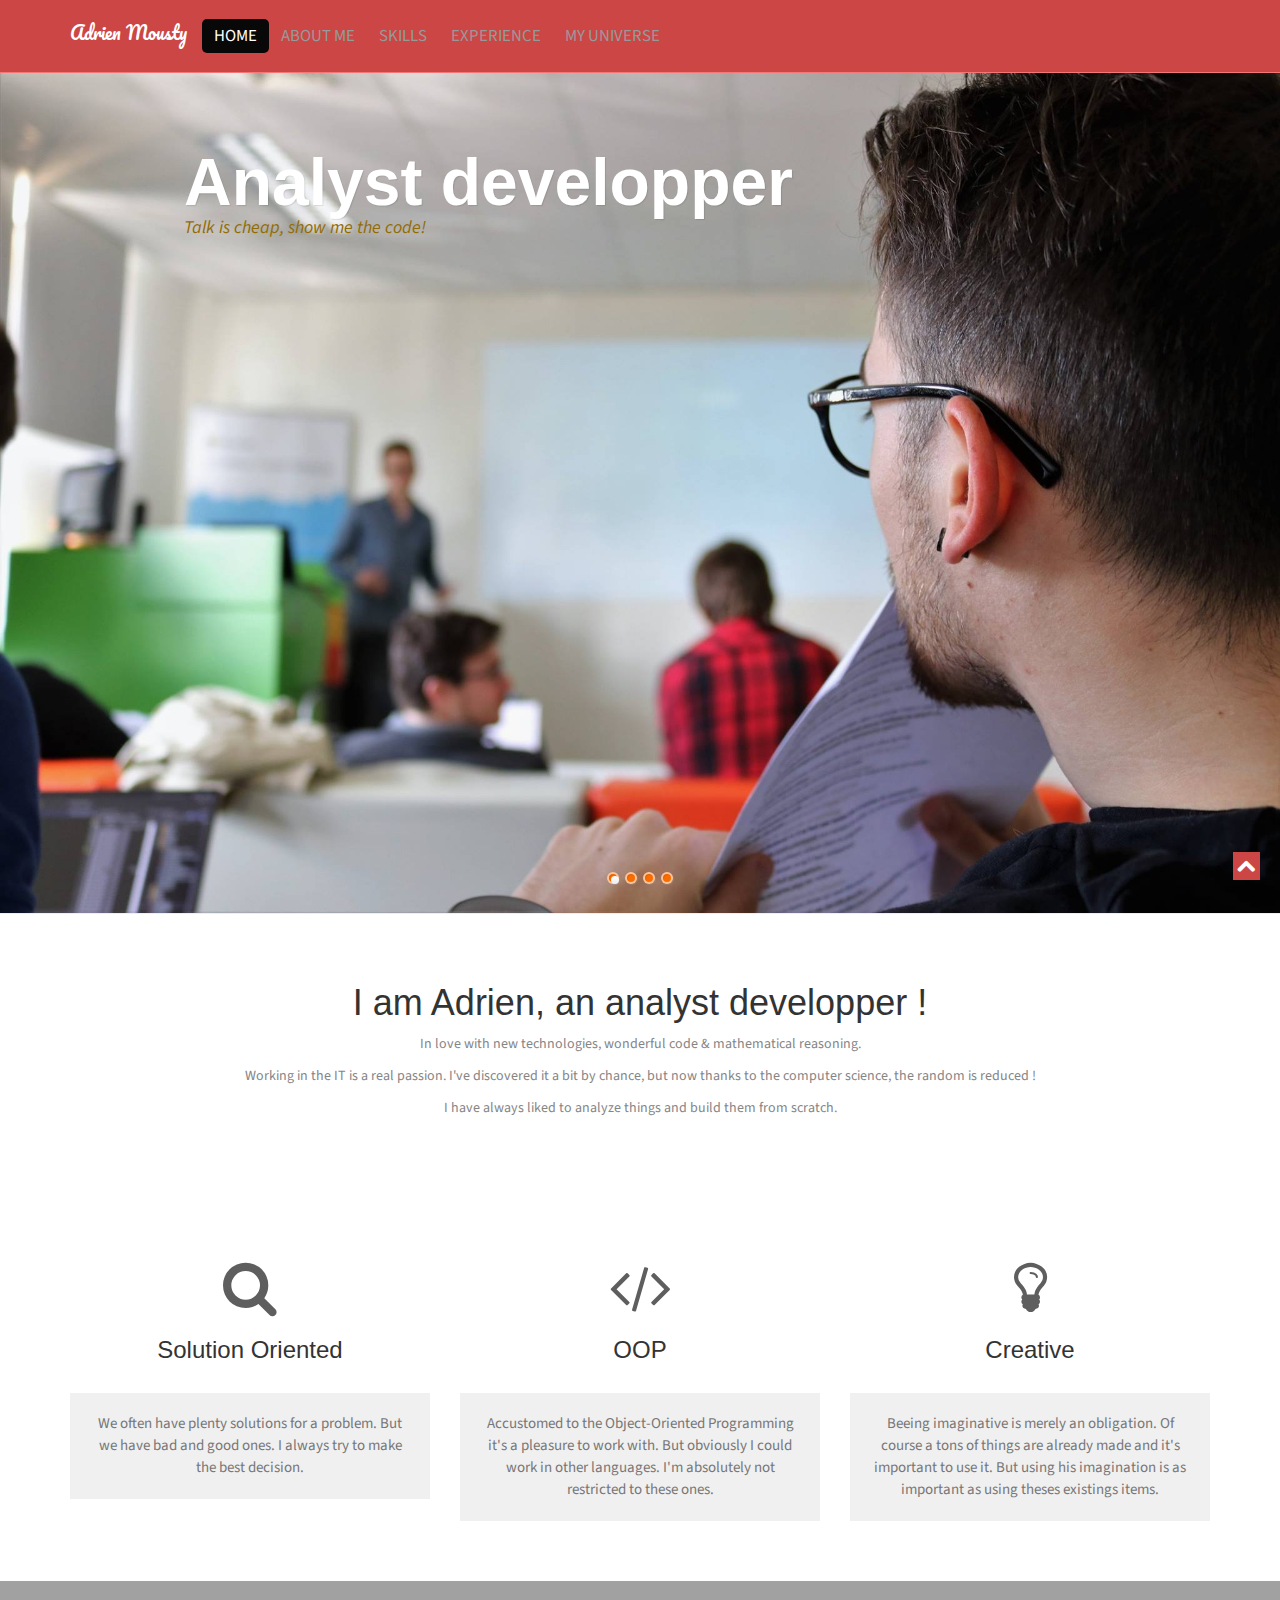
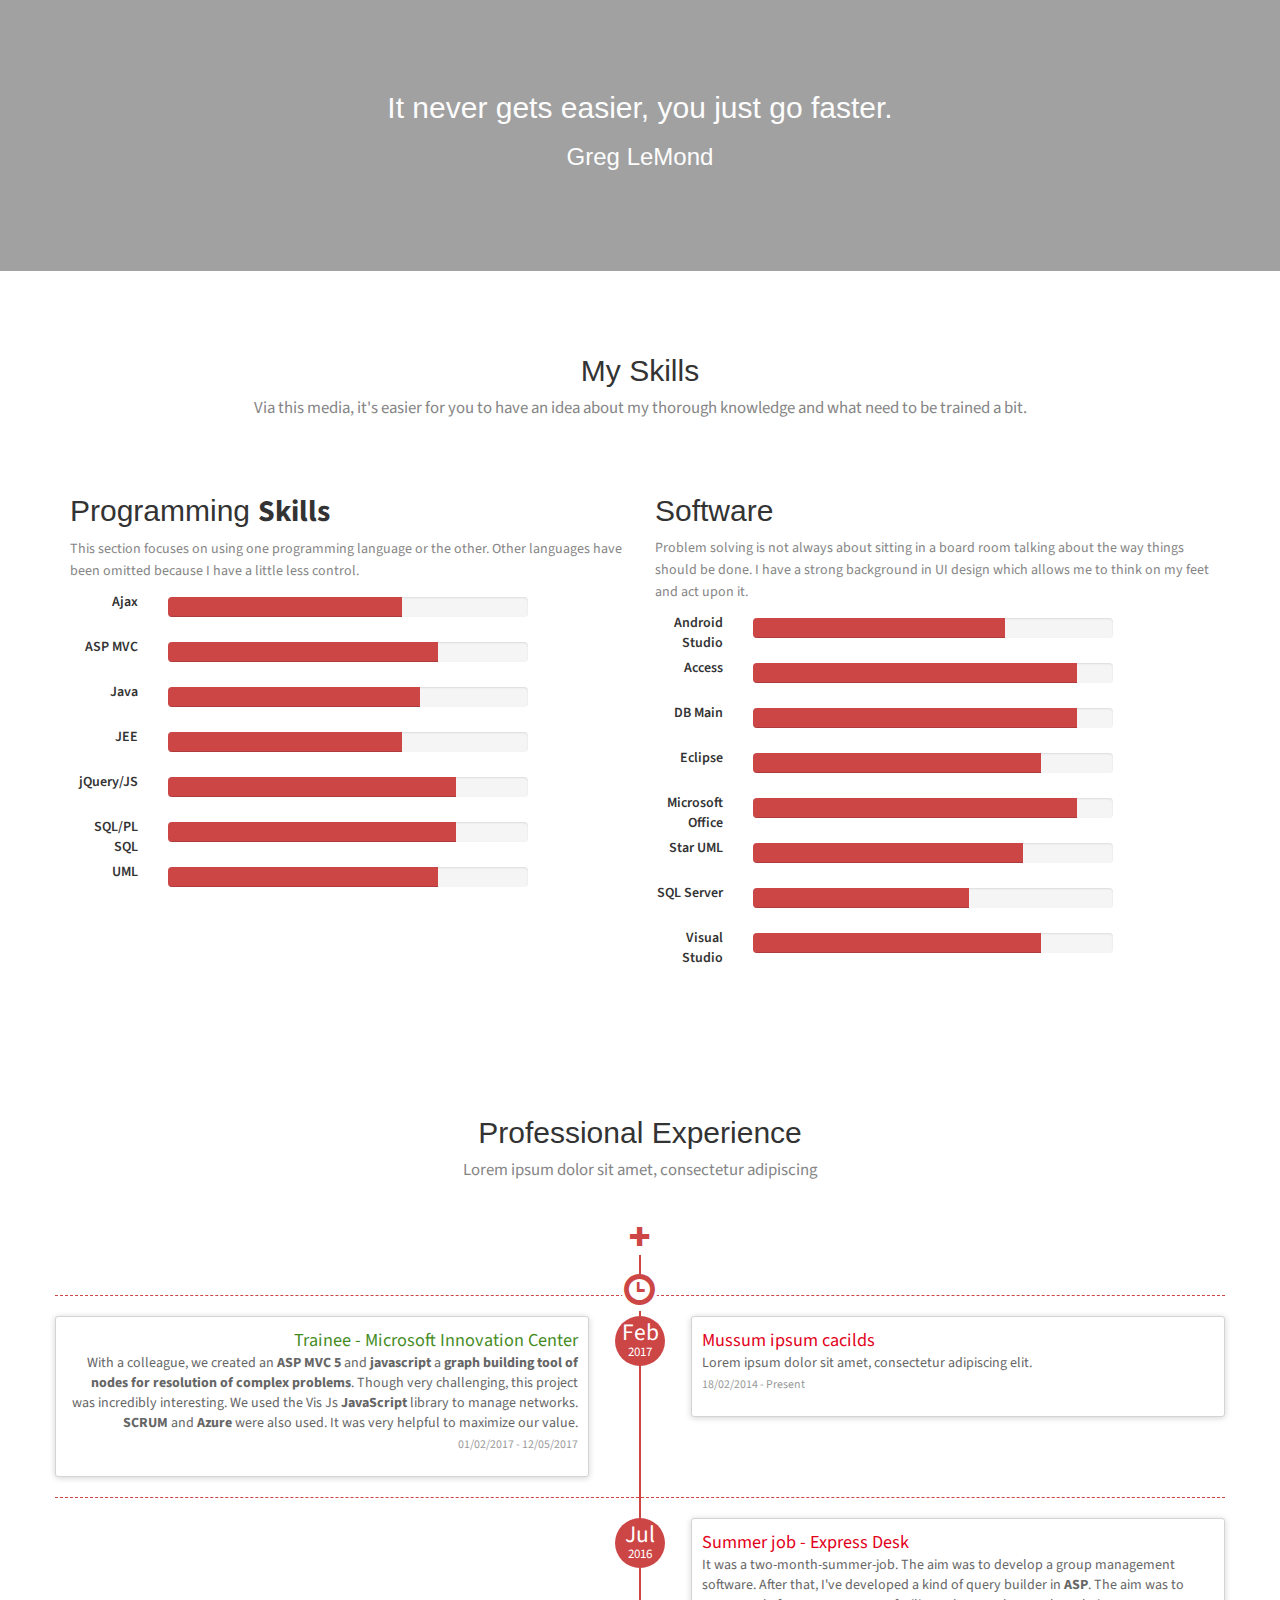
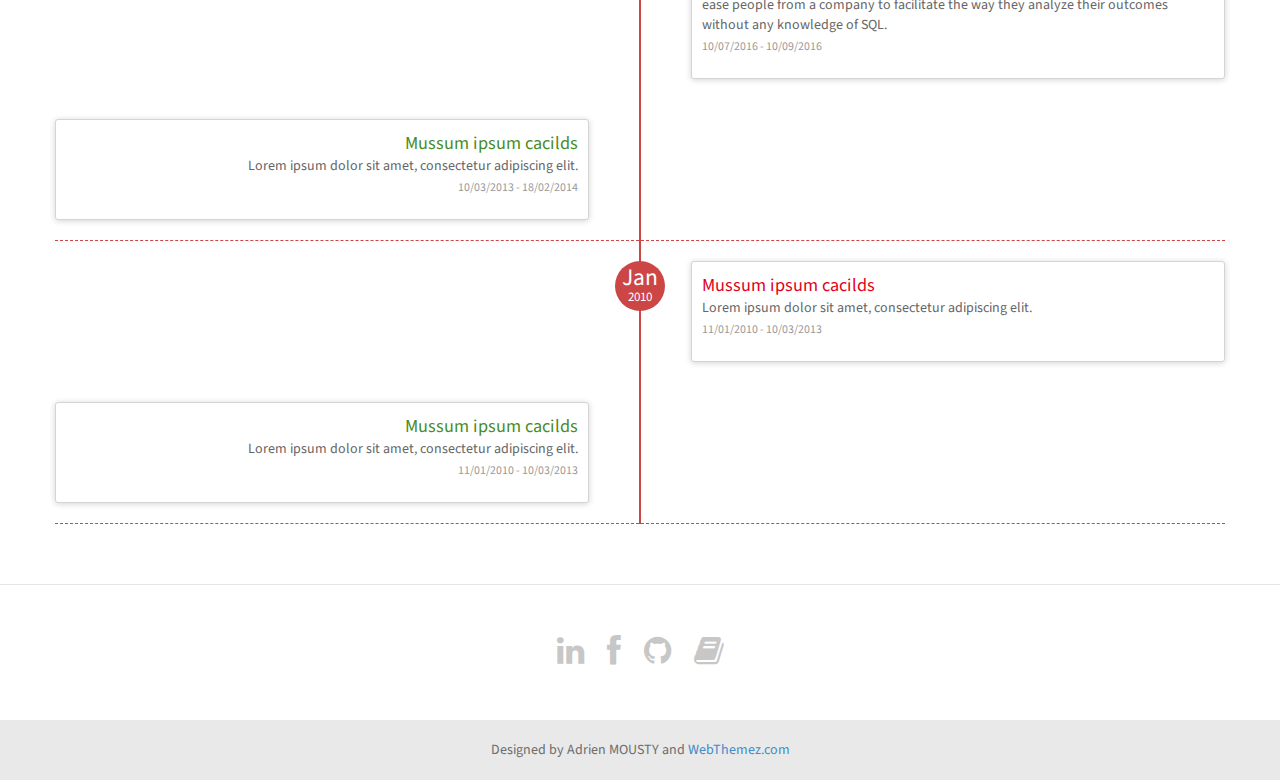
==== index.html @ 651bb418 "Reformat structure" ====
<!doctype html>
<!--[if IE 7 ]>    <html lang="en-gb" class="isie ie7 oldie no-js"> <![endif]-->
<!--[if IE 8 ]>    <html lang="en-gb" class="isie ie8 oldie no-js"> <![endif]-->
<!--[if IE 9 ]>    <html lang="en-gb" class="isie ie9 no-js"> <![endif]-->
<!--[if (gt IE 9)|!(IE)]><!-->
<html lang="en-gb" class="no-js">
<!--<![endif]-->
<head>
    <meta charset="utf-8">
    <meta name="viewport" content="width=device-width, initial-scale=1, maximum-scale=1">
    <!--[if lt IE 9]>
      <meta http-equiv="X-UA-Compatible" content="IE=edge,chrome=1">
    <![endif]-->
    <title>Adrien MOUSTY - Resume</title>
    <meta name="description" content="">
    <meta name="author" content="WebThemez">
    <meta name="author" content="Adrien">
    <!--[if lt IE 9]>
      <script src="http://html5shim.googlecode.com/svn/trunk/html5.js"></script>
    <![endif]-->
    <!--[if lte IE 8]>
		  <script type="text/javascript" src="http://explorercanvas.googlecode.com/svn/trunk/excanvas.js"></script>
    <![endif]-->

    <!-- CSS -->
    <link rel="stylesheet" type="text/css" href="font/css/font-awesome.min.css">
    <link rel="stylesheet" type="text/css" href="css/styles.css" />
    <link rel="stylesheet" type="text/css" href="css/bootstrap.min.css" />
    <link rel="stylesheet" type="text/css" href="css/isotope.css" media="screen" />
    <link rel="stylesheet" type="text/css" href="js/fancybox/jquery.fancybox.css" media="screen" />
    <link rel="stylesheet" type="text/css" href="css/da-slider.css" />
    <link rel="stylesheet" type="text/css" href="js/owl-carousel/owl.carousel.css">
    <!-- Owl Carousel Assets -->




    <!-- JS -->
</head>

<body>
    <header class="header">
        <div class="container">
            <nav class="navbar navbar-inverse" role="navigation">
                <div class="navbar-header">
                    <button type="button" id="nav-toggle" class="navbar-toggle" data-toggle="collapse" data-target="#main-nav">
                        <span class="sr-only">Toggle navigation</span>
                        <span class="icon-bar"></span>
                        <span class="icon-bar"></span>
                        <span class="icon-bar"></span>
                    </button>
                    <a href="#" class="navbar-brand scroll-top logo"><b>Adrien Mousty</b></a>
                </div>
                <!--/.navbar-header-->
                <div id="main-nav" class="collapse navbar-collapse">
                    <ul class="nav navbar-nav" id="mainNav">
                        <li class="active"><a href="#home" class="scroll-link">Home</a></li>
                        <li><a href="#aboutUs" class="scroll-link">About me</a></li>
                        <li><a href="#skills" class="scroll-link">Skills</a></li>
                        <li><a href="#experience" class="scroll-link">Experience</a></li>
                        <li><a href="#portfolio" class="scroll-link">My universe</a></li>
                    </ul>
                </div>
                <!--/.navbar-collapse-->
            </nav>
            <!--/.navbar-->
        </div>
        <!--/.container-->
    </header>
    <!--/.header-->
    <div id="#top"></div>
    <section id="home">
        <div class="banner-container">
            <img src="images/banner-bg.jpg" alt="banner" />
            <div class="container banner-content">
                <div id="da-slider" class="da-slider">
                    <div class="da-slide">
                        <h2>Analyst developper</h2>
                        <p>Talk is cheap, show me the code!</p>
                        <div class="da-img"></div>
                    </div>
                    <div class="da-slide">
                        <h2>C# certified</h2>
                        <p>Up to date with C#.</p>
                        <div class="da-img"></div>
                    </div>
                    <div class="da-slide">
                        <h2>OOP developper</h2>
                        <p>Java and C# are both pretty interesting languages !</p>
                        <div class="da-img"></div>
                    </div>
                    <div class="da-slide">
                        <h2>Curious</h2>
                        <p>Interested in new technologies</p>
                        <div class="da-img"></div>
                    </div>
                </div>
            </div>
        </div>
    </section>
    <section id="introText">
        <div class="container">
            <div class="text-center">
            <h1>I am Adrien, an analyst developper !</h1>
              <p>
                  In love with new technologies, wonderful code & mathematical reasoning.
              </p>
              <p>
                  Working in the IT is a real passion. I've discovered it a bit by chance, but now thanks to the computer science, the random is reduced !
              </p>
              <p>
                  I have always liked to analyze things and build them from scratch.
              </p>
            </div>
        </div>

    </section>
    <!--About-->
    <section id="aboutUs" class="secPad">
        <div class="container">
            <div class="row">
                <!-- item -->
                <div class="col-md-4 text-center tileBox">
                   <div class="txtHead"> <i class="fa fa-search"></i>
                    <h3>Solution Oriented</h3></div>
                    <p>
                        We often have plenty solutions for a problem. But we have bad and good ones.
                        I always try to make the best decision.
                    </p>
                </div>
                <!-- end: -->

                <!-- item -->
                <div class="col-md-4 text-center tileBox">
                    <div class="txtHead"><i class="fa fa-code"></i>
                    <h3>OOP</h3></div>
                    <p>
                        Accustomed to the Object-Oriented Programming it's a pleasure to work with.
                         But obviously I could work in other languages.
                         I'm absolutely not restricted to these ones.
                     </p>
                </div>
                <!-- end: -->

                <!-- item -->
                <div class="col-md-4 text-center tileBox">
                    <div class="txtHead"><i class="fa fa-lightbulb-o"></i>
                    <h3>Creative</h3></div>
                    <p>
                        Beeing imaginative is merely an obligation.
                        Of course a tons of things are already made and it's important to use it.
                        But using his imagination is as important as using theses existings items.
                    </p>
                </div>
                <!-- end: -->
            </div>
        </div>
    </section>
    <!--Quote-->
    <section id="quote" class="bg-parlex">
        <div class="parlex-back">
            <div class="container secPad text-center">
				<h2>It never gets easier, you just go faster.</h2><h3>Greg LeMond</h3>
            </div>
            <!--/.container-->
        </div>
    </section>

    <!--Skills-->
    <section id="skills" class="secPad white">
    	<div class="container">
        <div class="heading text-center">
                <!-- Heading -->
                <h2>My Skills</h2>
                <p>
                    Via this media, it's easier for you to have an idea about my thorough knowledge and what need to be trained a bit.
                </p>
            </div>
        	<div class="row">
                <div class="col-sm-6">
                    <h2>Programming <strong>Skills</strong></h2>
                    <p class="mrgBtm20">
                        This section focuses on using one programming language or the other.
                         Other languages ​​have been omitted because I have a little less control.
                    </p>
                    <div class="row">
                        <div class="col-md-2 skilltitle">Ajax</div>
                        <div class="col-md-8">
                            <div class="progress">
                                <div class="progress-bar" role="progressbar" aria-valuenow="65" aria-valuemin="0" aria-valuemax="100" style="width: 65%;">
                                    <span class="sr-only">65% Complete</span>
                                </div>
                            </div>
                        </div>
                    </div>
                    <div class="row">
                        <div class="col-md-2 skilltitle">ASP MVC</div>
                        <div class="col-md-8">
                            <div class="progress">
                                <div class="progress-bar" role="progressbar" aria-valuenow="75" aria-valuemin="0" aria-valuemax="100" style="width: 75%;">
                                    <span class="sr-only">75% Complete</span>
                                </div>
                            </div>
                        </div>
                    </div>
					<div class="row">
                        <div class="col-md-2 skilltitle">Java</div>
                        <div class="col-md-8">
                            <div class="progress">
                                <div class="progress-bar" role="progressbar" aria-valuenow="70" aria-valuemin="0" aria-valuemax="100" style="width: 70%;">
                                    <span class="sr-only">70% Complete</span>
                                </div>
                            </div>
                        </div>
                    </div>
					<div class="row">
                        <div class="col-md-2 skilltitle">JEE</div>
                        <div class="col-md-8">
                            <div class="progress">
                                <div class="progress-bar" role="progressbar" aria-valuenow="65" aria-valuemin="0" aria-valuemax="100" style="width: 65%;">
                                    <span class="sr-only">65% Complete</span>
                                </div>
                            </div>
                        </div>
                    </div>
                    <div class="row">
                        <div class="col-md-2 skilltitle">jQuery/JS</div>
                        <div class="col-md-8">
                            <div class="progress">
                                <div class="progress-bar" role="progressbar" aria-valuenow="80" aria-valuemin="0" aria-valuemax="100" style="width: 80%;">
                                    <span class="sr-only">80% Complete</span>
                                </div>
                            </div>
                        </div>
                    </div>
                    <div class="row">
                        <div class="col-md-2 skilltitle">SQL/PL SQL</div>
                        <div class="col-md-8">
                            <div class="progress">
                                <div class="progress-bar" role="progressbar" aria-valuenow="80" aria-valuemin="0" aria-valuemax="100" style="width: 80%;">
                                    <span class="sr-only">80% Complete</span>
                                </div>
                            </div>
                        </div>
                    </div>
                    <div class="row">
                        <div class="col-md-2 skilltitle">UML</div>
                        <div class="col-md-8">
                            <div class="progress">
                                <div class="progress-bar" role="progressbar" aria-valuenow="75" aria-valuemin="0" aria-valuemax="100" style="width: 75%;">
                                    <span class="sr-only">75% Complete</span>
                                </div>
                            </div>
                        </div>
                    </div>
                </div>
                <div class="col-sm-6">
                    <h2>Software</h2>
                    <p class="mrgBtm20">
                        Problem solving is not always about sitting in a board room talking about the way things should be done. I have a strong background in UI design which allows me to think on my feet and act upon it.
                    </p>
                    <div class="row">
                        <div class="col-md-2 skilltitle">Android Studio</div>
                        <div class="col-md-8">
                            <div class="progress">
                                <div class="progress-bar" role="progressbar" aria-valuenow="70" aria-valuemin="0" aria-valuemax="100" style="width: 70%;">
                                    <span class="sr-only">70% Complete</span>
                                </div>
                            </div>
                        </div>
                    </div>
                    <div class="row">
                        <div class="col-md-2 skilltitle">Access</div>
                        <div class="col-md-8">
                            <div class="progress">
                                <div class="progress-bar" role="progressbar" aria-valuenow="90" aria-valuemin="0" aria-valuemax="100" style="width: 90%;">
                                    <span class="sr-only">90% Complete</span>
                                </div>
                            </div>
                        </div>
                    </div>
					<div class="row">
                        <div class="col-md-2 skilltitle">DB Main</div>
                        <div class="col-md-8">
                            <div class="progress">
                                <div class="progress-bar" role="progressbar" aria-valuenow="90" aria-valuemin="0" aria-valuemax="100" style="width: 90%;">
                                    <span class="sr-only">90% Complete</span>
                                </div>
                            </div>
                        </div>
                    </div>
                    <div class="row">
                        <div class="col-md-2 skilltitle">Eclipse</div>
                        <div class="col-md-8">
                            <div class="progress">
                                <div class="progress-bar" role="progressbar" aria-valuenow="80" aria-valuemin="0" aria-valuemax="100" style="width: 80%;">
                                    <span class="sr-only">80% Complete</span>
                                </div>
                            </div>
                        </div>
                    </div>
					<div class="row">
                        <div class="col-md-2 skilltitle">Microsoft Office</div>
                        <div class="col-md-8">
                            <div class="progress">
                                <div class="progress-bar" role="progressbar" aria-valuenow="90" aria-valuemin="0" aria-valuemax="100" style="width: 90%;">
                                    <span class="sr-only">90% Complete</span>
                                </div>
                            </div>
                        </div>
                    </div>
                    <div class="row">
                        <div class="col-md-2 skilltitle">Star UML</div>
                        <div class="col-md-8">
                            <div class="progress">
                                <div class="progress-bar" role="progressbar" aria-valuenow="75" aria-valuemin="0" aria-valuemax="100" style="width: 75%;">
                                    <span class="sr-only">75% Complete</span>
                                </div>
                            </div>
                        </div>
                    </div>
                    <div class="row">
                        <div class="col-md-2 skilltitle">SQL Server</div>
                        <div class="col-md-8">
                            <div class="progress">
                                <div class="progress-bar" role="progressbar" aria-valuenow="60" aria-valuemin="0" aria-valuemax="100" style="width: 60%;">
                                    <span class="sr-only">60% Complete</span>
                                </div>
                            </div>
                        </div>
                    </div>
                    <div class="row">
                        <div class="col-md-2 skilltitle">Visual Studio</div>
                        <div class="col-md-8">
                            <div class="progress">
                                <div class="progress-bar" role="progressbar" aria-valuenow="80" aria-valuemin="0" aria-valuemax="100" style="width: 80%;">
                                    <span class="sr-only">80% Complete</span>
                                </div>
                            </div>
                        </div>
                    </div>
                </div>
            </div>
        </div>
    </section>

    <!--Experience-->
    <section id="experience" class="secPad">
    	<div class="container">
           <div class="heading text-center">
                <!-- Heading -->
                <h2>Professional Experience</h2>
                <p>Lorem ipsum dolor sit amet, consectetur adipiscing</p>
            </div>
        <div id="timeline"><div class="row timeline-movement timeline-movement-top">
        <div class="timeline-badge timeline-future-movement">
            <a href="#">
                <span class="glyphicon glyphicon-plus"></span>
            </a>
        </div>
        <div class="timeline-badge timeline-filter-movement">
            <a href="#">
                <span class="glyphicon glyphicon-time"></span>
            </a>
        </div>

    </div>
    <div class="row timeline-movement">

        <div class="timeline-badge">
            <span class="timeline-balloon-date-day">Feb</span>
            <span class="timeline-balloon-date-month">2017</span>
        </div>


        <div class="col-sm-6  timeline-item">
            <div class="row">
                <div class="col-sm-11">
                    <div class="timeline-panel credits">
                        <ul class="timeline-panel-ul">
                            <li><span class="importo"> Trainee - Microsoft Innovation Center</span></li>
                            <li><span class="causale">With a colleague, we created an <strong>ASP MVC 5</strong> and <strong>javascript</strong> a <strong>graph building tool of nodes for resolution of complex problems</strong>. Though very challenging, this project was incredibly interesting. We used the Vis Js <strong>JavaScript</strong> library to manage networks. <strong>SCRUM</strong> and <strong>Azure</strong> were also used. It was very helpful to maximize our value. </span> </li>
                            <li><p><small class="text-muted"> 01/02/2017 - 12/05/2017</small></p> </li>
                        </ul>
                    </div>

                </div>
            </div>
        </div>

        <div class="col-sm-6  timeline-item">
            <div class="row">
                <div class="col-sm-offset-1 col-sm-11">
                    <div class="timeline-panel debits">
                        <ul class="timeline-panel-ul">
                            <li><span class="importo">Mussum ipsum cacilds</span></li>
                            <li><span class="causale">Lorem ipsum dolor sit amet, consectetur adipiscing elit. </span> </li>
                            <li><p><small class="text-muted"> 18/02/2014 - Present</small></p> </li>
                        </ul>
                    </div>

                </div>
            </div>
        </div>
    </div>

    <!--due -->

    <div class="row timeline-movement">


        <div class="timeline-badge">
            <span class="timeline-balloon-date-day">Jul</span>
            <span class="timeline-balloon-date-month">2016</span>
        </div>

        <div class="col-sm-offset-6 col-sm-6  timeline-item">
            <div class="row">
                <div class="col-sm-offset-1 col-sm-11">
                    <div class="timeline-panel debits">
                        <ul class="timeline-panel-ul">
                            <li><span class="importo">Summer job - Express Desk </span></li>
                            <li><span class="causale">It was a two-month-summer-job. The aim was to develop a group management software.
							After that, I've developed a kind of query builder in <strong>ASP</strong>. The aim was to ease people from a company to facilitate the way they analyze their outcomes without any knowledge of SQL.
							</span> </li>
                            <li><p><small class="text-muted"> 10/07/2016 - 10/09/2016</small></p> </li>
                        </ul>
                    </div>

                </div>
            </div>
        </div>

        <div class="col-sm-6  timeline-item">
            <div class="row">
                <div class="col-sm-11">
                    <div class="timeline-panel credits">
                        <ul class="timeline-panel-ul">
                            <li><span class="importo">Mussum ipsum cacilds</span></li>
                            <li><span class="causale">Lorem ipsum dolor sit amet, consectetur adipiscing elit. </span> </li>
                            <li><p><small class="text-muted"> 10/03/2013 - 18/02/2014</small></p> </li>
                        </ul>
                    </div>

                </div>
            </div>
        </div>


    </div>
    <div class="row timeline-movement">


        <div class="timeline-badge">
            <span class="timeline-balloon-date-day">Jan</span>
            <span class="timeline-balloon-date-month">2010</span>
        </div>

        <div class="col-sm-offset-6 col-sm-6  timeline-item">
            <div class="row">
                <div class="col-sm-offset-1 col-sm-11">
                    <div class="timeline-panel debits">
                        <ul class="timeline-panel-ul">
                            <li><span class="importo">Mussum ipsum cacilds</span></li>
                            <li><span class="causale">Lorem ipsum dolor sit amet, consectetur adipiscing elit. </span> </li>
                            <li><p><small class="text-muted"> 11/01/2010 - 10/03/2013</small></p> </li>
                        </ul>
                    </div>

                </div>
            </div>
        </div>

        <div class="col-sm-6  timeline-item">
            <div class="row">
                <div class="col-sm-11">
                    <div class="timeline-panel credits">
                        <ul class="timeline-panel-ul">
                            <li><span class="importo">Mussum ipsum cacilds</span></li>
                            <li><span class="causale">Lorem ipsum dolor sit amet, consectetur adipiscing elit. </span> </li>
                            <li><p><small class="text-muted"> 11/01/2010 - 10/03/2013</small></p> </li>
                        </ul>
                    </div>

                </div>
            </div>
        </div>


    </div>
    </div>
    </div>

    </section>

    <footer id="contactUs">
        <div class="container">
            <div class="social text-center">
                <a href="https://www.linkedin.com/in/adrien-mousty-817519a3/"><i class="fa fa-linkedin"></i></a>
                <a href="https://www.facebook.com/moustyadrien"><i class="fa fa-facebook"></i></a>
		            <a href="https://github.com/amousty"><i class="fa fa-github"></i></a>
                <a id="currentResumeVersion"><i class="fa fa-book"></i></a> <!-- LOADED BY CUSTOM.JS -->
            </div>

            <div class="clear"></div>
            <!--CLEAR FLOATS-->
        </div>
    </footer>
    <!--/.page-section-->
    <section class="copyright">
        <div class="container">
            <div class="row">
                <div class="col-sm-12 text-center">
                    Designed by Adrien MOUSTY and <a href="http://webThemez.com">WebThemez.com</a>
                </div>
            </div>
            <!-- / .row -->
        </div>
    </section>
    <a href="#top" class="topHome"><i class="fa fa-chevron-up fa-2x"></i></a>

    <!--[if lte IE 8]><script src="//ajax.googleapis.com/ajax/libs/jquery/1.11.0/jquery.min.js"></script><![endif]-->
    <script src="js/modernizr-latest.js"></script>
    <script type="text/javascript" src="js/jquery/jquery-3.2.1.min.js" ></script>
    <script type="text/javascript" src="js/bootstrap/bootstrap.min.js"></script>
    <script type="text/javascript" src="js/jquery/jquery.isotope.min.js"></script>
    <script type="text/javascript" src="js/fancybox/jquery.fancybox.pack.js"></script>
    <script type="text/javascript" src="js/jquery/jquery.nav.js"></script>
    <script type="text/javascript" src="js/jquery/jquery.cslider.js"></script>
    <script type="text/javascript" src="js/custom-downloaded.js"></script>
    <script type="text/javascript" src="js/custom.js"></script>
    <script type="text/javascript" src="js/start.js"></script>
    <script src="js/owl-carousel/owl.carousel.js"></script>
</body>
</html>
---- css/styles.css ----
/*
Theme Name: City Square Theme
Author URI: http://webthemez.com/
Description: This theme is a pretty versatile, that places the emphasis of the home page. It would be great for a corporate websites, business websites, personal blog.
License: Free to use for personal and commercial, but you need to place back link in the bottom of the template.
*/
@import url(http://fonts.googleapis.com/css?family=Source+Sans+Pro:400,600,700);
@import url(http://fonts.googleapis.com/css?family=Pacifico);

* {
    margin: 0;
    padding: 0;
    font-family: 'Source Sans Pro', sans-serif;
}

body {
    font-size: 14px;
    font-family: 'Source Sans Pro', sans-serif;
    -webkit-font-smoothing: antialiased;
    background: #E4E4E4;
}

::selection {
    color: #fff;
    background: #CC4646;
}

::-moz-selection {
    color: #fff;
    background: #CC4646;
}

p {
    color: #858585;
	line-height:22px;
}
.white{
	background:#fff;
	}
.pDark p {
    color: #6D6D6D;
}

.pDark h3 {
    color: #BEBEBE;
}

.btn, .form-control, .team-socials i {
    border-radius: 5px !important;
}

.button-outline {
    -webkit-font-smoothing: antialiased;
    display: inline-block;
    vertical-align: middle;
    zoom: 1;
    color: #fff;
    padding: 10px 25px;
    border: 2px solid #fff;
    border-radius: 0px;
    font-size: 16px;
    font-weight: 400;
    background: rgba(255,255,255,0.15);
}

    .button-outline:hover {
        color: #fff;
        background: rgba(255,255,255,0.35);
    }

a {
    color: #CC4646;
    text-decoration: none;
    text-shadow: none;
    -webkit-transition: all 0.2s linear;
    -moz-transition: all 0.2s linear;
    -ms-transition: all 0.2s linear;
    -o-transition: all 0.2s linear;
    transition: all 0.2s linear;
}

    a:hover {
        color: #DF3927;
        text-decoration: none;
    }

.btn {
    border: 0px;
    border-radius: 0px;
}
.btn:hover {
background: #E24040;
}

.btn-primary {
    background: #CC4646;
}

.form-control {
    border-radius: 0px;
}

.mrgn30 {
    margin: 30px 0;
}

.copyright {
    color: #6D6D6D;
    background: #E9E9E9;
    padding: 20px 0;
}

#top {
    position: relative;
}

.topHome {
    position: fixed;
    bottom: 20px;
    right: 20px;
    z-index: 5;
	background: #CC4646;
}
.topHome .fa-2x {
font-size: 20px;
color:#fff;
margin: 4px;
}
/* Header 
----------------------------------------------*/
.header {
    position: fixed;
    width: 100%;
    background: #CC4646;
    z-index: 50;
    border-radius: 0;
    top: 0px;
    border-bottom: 1px solid #F57676;
}

.navbar-inverse .navbar-toggle {
    border-color: #CC4646;
    background-color: #CC4646;
}
.header .navbar {
margin: 0;
background: transparent !important;
}
    .navbar-inverse .navbar-toggle .icon-bar {
        /*background-color: #CC4646;*/;
    }

    .navbar-inverse .navbar-toggle:hover, .navbar-inverse .navbar-toggle:focus {
        background: #CC4646;
    }

.navbar-inverse .navbar-nav > li > a:hover, .navbar-inverse .navbar-nav > li > a:focus {
    color: #CC4646;
}

.navbar-inverse .navbar-toggle:hover .icon-bar {
    background: #fff;
}
.navbar-inverse .navbar-nav > li > a {
	color: #FFB8B8;
}
.navbar-inverse .navbar-nav > li > a:hover, .navbar-inverse .navbar-nav > li > a:focus {
color: #FFFFFF;
}
.navbar-inverse .navbar-nav > .active > a, .navbar-inverse .navbar-nav > .active > a:hover, .navbar-inverse .navbar-nav > .active > a:focus {
color: #FFFFFF;
background: none;
}	
.navbar-toggle {
}
/*.carousel-inner*/
#myCarousel {
    margin-top: 50px;
    border-bottom: 4px solid #CC4646;
}

.carousel-inner > .item {
}

.carousel-caption {
    padding: 0px;
    bottom: 40%;
    display: block;
    height: 80px;
}

    .carousel-caption h1 {
        font-size: 45px;
        padding: 10px 15px;
        background: rgba(128, 180, 33, 0.80);
        color: #FFFFFF;
        text-shadow: none;
        font-weight: bold;
        display: inline-block;
    }

    .carousel-caption h3 {
        font-size: 30px;
        color: #1C4604;
        font-weight: bold;
        text-shadow: #fff 1px 1px 1px;
    }

.actionPanel {
    padding: 25px 0;
    background: #CC4646;
}

    .actionPanel h3 {
        margin: 0px;
    }

.circle {
    background: #CC4646;
    height: 60px;
    width: 60px;
    border-radius: 35px;
    color: #fff;
    line-height: 60px !important;
}
/*----Nav ----*/
.header .navbar-brand {
    float: left;
    padding: 16px 15px;
    line-height: 18px;
    height: 50px;
    /*color:#CC4646;*/;
}

.navbar-brand b {
    color: #fff;
	font-family: 'Pacifico', cursive;
	font-weight:400;
}

.logo {
    font-size: 2.2em;
    text-shadow: none;
    margin: 8px 0 0 0;
}

    .logo:hover {
        color: #5A5A5A;
    }

.header .navbar {
    margin: 0;
    background: #fff;
    border: 0;
}

.navbar-inverse .navbar-nav > li > a {
    font-size: 1.2em;
    line-height: normal;
    margin: 17px;
    padding: 6px 10px !important;
    border-radius: 5px;
}

.navbar-inverse .navbar-nav > .active > a, .navbar-inverse .navbar-nav > .active > a:hover, .navbar-inverse .navbar-nav > .active > a:focus {
    color: #fff;
    background: none;
}

.navbar-nav > li:hover > a {
    color: #fff;
}

.header .navbar-nav > li > a {
    padding: 25px 18px;
    text-transform: uppercase;
}

.page-section {
    width: 100%;
    height: auto;
    padding: 30px 0;
}

.noPadd {
    padding: 0;
}

.page-section h1 {
    font-size: 3.5em;
    margin: 90px 0 30px;
    line-height: 1.2em;
}

    .page-section h1 span {
        font-weight: 200;
    }

.page-section h2 {
    color: #CC4646;
}

.page-section p {
    font-size: 1.1em;
    line-height: 1.6em;
}

.darkBg {
    background: rgb(44, 44, 44);
}

    .darkBg .fa {
        color: #CC4646;
    }
/*--- Banner ----*/
.banner-container {
    width: 100%;
    position: relative;
    padding: 0px;
    box-shadow: 0px 0px 1px rgba(0,0,0,0.4);
    /*background: url("../images/banner-bg.jpg") no-repeat;*/
    background-size: 100% 100%;
    background-size: cover;
    margin-top: 60px;
    position: relative;
}

    .banner-container > img {
        width: 100%;
    }

.banner-content {
    position: absolute;
    z-index: 3;
    top: 0px;
    left: 0px;
    right: 0px;
}

    .banner-content h2 {
        color: #fff;
        font-size: 3.5em;
        margin: 2% 0 30px;
        line-height: 1.2em;
    }

    .banner-content p {
        font-size: 1.6em;
        font-weight: normal;
        font-style: normal;
        color: #fff;
    }

.da-slider {
    margin: 0 auto !important;
}

.sub-heading {
    padding: 15px 0;
}

    .sub-heading h2 {
        font-size: 18px;
        margin: 15px 0 8px !important;
    }

    .sub-heading p {
        color: #5A5A5A;
    }

.heading { 
    padding: 3px 10px;
    padding-bottom: 15px;
    margin-bottom: 30px;
    display: block;
}

    .heading p {
        font-size: 1.2em;
    }

.pdingBtm30 {
    padding-bottom: 30px;
}

.da-arrows span:after {
    width: 25px;
    height: 24px;
}

.da-arrows span {
    position: absolute;
    top: 50%;
    height: 34px;
    width: 34px;
    border-radius: 60px;
    background: none;
}

.da-dots span {
    display: inline-block;
    position: relative;
    width: 16px;
    height: 16px;
    border-radius: 0px;
    background: rgba(255, 255, 255, 0.13);
    margin: 3px;
    cursor: pointer;
    box-shadow: 1px 1px 1px rgba(0,0,0,0.6) inset, 1px 1px 1px rgba(255,255,255,0.1);
    border: 2px solid rgba(255, 255, 255, 0.6);
}
.secPad{
	padding:60px 0;
}
/*Intro Content*/
#introText {
padding:50px 0;
background:#fff;
}

#aboutUs .txtHead{
background:#fff;
padding:20px 10px;
}
#aboutUs .txtHead .fa {
font-size: 58px;
color: #5E5E5E;
}
.tileBox p{
    background-color: #f0f0f0;
font-size: 15px;
color: #777777;
padding: 20px;
margin: 0px;
}
/*parlex*/
.bg-parlex {
padding-top: 0px;
background-image: url('../images/banner-bg.jpg');
background-size: cover;
background-repeat: no-repeat;
background-attachment: fixed;
}
.parlex-back {
padding: 30px 0;
background-color: rgba(0, 0, 0, 0.37);
color: #FDFDFD !important;
}
/*Skills*/
.skilltitle {
text-align: right;
font-weight: 600;
padding-right: 0px;
}
.progress {
border-radius: 0px;
height: 15px;
margin-top: 5px;
background-color: #D6D6D6;
}
.progress .progress-bar {
background-color: #CC4646;
}
/*Skills*/

/*Timeline*/

#timeline {
  list-style: none;
  position: relative;
}
#timeline:before {
  top: 0;
  bottom: 0;
  position: absolute;
  content: " ";
  width: 2px;
  background-color: #CC4646;
  left: 50%;
  margin-left: -1.5px;
}
#timeline .clearFix {
  clear: both;
  height: 0;
}
#timeline .timeline-badge {
  color: #fff;
  width: 50px;
  height: 50px;
  font-size: 1.2em;
  text-align: center;
  position: absolute;
  top: 20px;
  left: 50%;
  margin-left: -25px;
  background-color: #CC4646;
  z-index: 36;
  border-top-right-radius: 50%;
  border-top-left-radius: 50%;
  border-bottom-right-radius: 50%;
  border-bottom-left-radius: 50%;
}
#timeline .timeline-badge span.timeline-balloon-date-day {
  font-size: 1.4em;
}
#timeline .timeline-badge span.timeline-balloon-date-month {
  font-size: 13px;
position: relative;
top: -6px;  
display: inherit;
}
#timeline .timeline-badge.timeline-filter-movement {
  background-color: #ffffff;
  font-size: 1.7em;
  height: 35px;
  margin-left: -18px;
  width: 35px;
  top: 40px;
}
#timeline .timeline-badge.timeline-filter-movement a span {
  color: #CC4646;
  font-size: 1.3em;
  top: -1px;
}
#timeline .timeline-badge.timeline-future-movement {
  background-color: #ffffff;
  height: 35px;
  width: 35px;
  font-size: 1.7em;
  top: -16px;
  margin-left: -18px;
}
#timeline .timeline-badge.timeline-future-movement a span {
  color: #CC4646;
  font-size: .9em;
  top: 2px;
  left: 1px;
}
#timeline .timeline-movement {
  border-bottom: dashed 1px #CC4646;
  position: relative;
}
#timeline .timeline-movement.timeline-movement-top {
  height: 60px;
}
#timeline .timeline-movement .timeline-item {
  padding: 20px 0;
}
#timeline .timeline-movement .timeline-item .timeline-panel {
  border: 1px solid #d4d4d4;
  border-radius: 3px;
  background-color: #FFFFFF;
  color: #666;
  padding: 10px;
  position: relative;
  -webkit-box-shadow: 0 1px 6px rgba(0, 0, 0, 0.175);
  box-shadow: 0 1px 6px rgba(0, 0, 0, 0.175);
}
#timeline .timeline-movement .timeline-item .timeline-panel .timeline-panel-ul {
  list-style: none;
  padding: 0;
  margin: 0;
}
#timeline .timeline-movement .timeline-item .timeline-panel.credits .timeline-panel-ul {
  text-align: right;
}
#timeline .timeline-movement .timeline-item .timeline-panel.credits .timeline-panel-ul li {
  color: #666;
}
#timeline .timeline-movement .timeline-item .timeline-panel.credits .timeline-panel-ul li span.importo {
  color: #468c1f;
  font-size: 1.3em;
}
#timeline .timeline-movement .timeline-item .timeline-panel.debits .timeline-panel-ul {
  text-align: left;
}
#timeline .timeline-movement .timeline-item .timeline-panel.debits .timeline-panel-ul span.importo {
  color: #e2001a;
  font-size: 1.3em;
}

/* Services
    -------------------------------------------------*/
.grid .text-content {
    padding-left: 35%;
}

.grid .text-content {
    display: block;
    padding-left: 19%;
    padding-right: 8%;
}

.grid .grid-item {
}

.grid .text-content h5 {
    font-weight: bold;
}

.grid .grid-item .item-content {
    display: block;
    outline: none;
    text-decoration: none;
    padding: 20px 0;
}

.item-content .fa {
    position: absolute;
    color: #646464;
    font-size: 4.5em;
    top: 36px;
}
/* Team
    ---------------------------------------------------*/
.team-member {
    margin-bottom: 15px;
}

.member-img {
    overflow: hidden;
}

.team-member .member-img img {
    max-width: 250px;
    margin: 0 auto;
    border: 1px solid #CC4646;
}

.team-member h4 {
    font-size: 19px;
    line-height: 32px;
    margin: 10px 0 0 15px;
    text-align: center;
}

.team-member .pos {
    display: block;
    margin: 0 0 0 15px;
    text-align: center;
}

.team-member .contact a {
    padding: 0 8px;
}





.descrition {
    min-height: 90px;
    /*text-align: center;*/
    /*border-bottom: 1px solid #dadde2;*/
    padding: 5px 15px;
}

.team-member {
    padding-top: 5px;
}

.team-socials {
    margin: 15px 0;
    display: block;
    text-align: center;
}

    .team-socials i {
        width: 42px;
        height: 42px;
        line-height: 42px;
        background: transparent;
        border: 2px solid #E7EBEF;
        margin: 0px 5px 0px 0px;
        position: relative;
        display: inline-block;
        text-align: center;
        font-size: 18px;
    }
/* ------- */

.isotopeWrapper article {
    margin-bottom: 30px;
}

#portfolio {
    background:rgb(24, 24, 24);
}

    #portfolio img {
        width: 100%;
    }

    #portfolio article p {
        margin-bottom: 1.45em;
        /*set next row on the baseline*/;
    }

nav#filter {
    margin-bottom: 1.5em;
}

    nav#filter li {
        display: inline-block;
        margin: 0 0 0 5px;
    }

    nav#filter a {
        padding: 4px 12px;
        line-height: 20px;
        border: 1px solid #CC4646;
        text-decoration: none;
    }

.current {
    background: #CC4646;
    color: #fff;
}

.portfolio-items article img {
    width: 100%;
}

.portfolio-item {
    display: block;
    position: relative;
    -webkit-transition: all 0.2s ease-in-out;
    -moz-transition: all 0.2s ease-in-out;
    -o-transition: all 0.2s ease-in-out;
    transition: all 0.2s ease-in-out;
}

    .portfolio-item img {
        -webkit-transition: all 300ms linear;
        -moz-transition: all 300ms linear;
        -o-transition: all 300ms linear;
        -ms-transition: all 300ms linear;
        transition: all 300ms linear;
    }

    .portfolio-item .portfolio-desc {
        display: block;
        opacity: 0;
        position: absolute;
        width: 100%;
        left: 0;
        top: 0;
        color: rgba(220, 220, 220);
    }

.fancybox-overlay {
    background: rgba(0, 0, 0, 0.64);
}

.portfolio-item:hover .portfolio-desc {
    padding-top: 20%;
    height: 100%;
    transition: all 200ms ease-in-out 0s;
    opacity: 1;
    background: rgba(61, 61, 61, 0.67);
}

.portfolio-item .portfolio-desc a {
    color: #fff;
    text-align: center;
    display: block;
}

    .portfolio-item .portfolio-desc a:hover {
        /*text-shadow: 2px 2px 1px rgba(0, 0, 0, 0.7);*/
        text-decoration: none;
    }

.portfolio-item .portfolio-desc .folio-info {
    top: -20px;
    padding: 30px;
    height: 0;
    opacity: 0;
    position: relative;
}

.portfolio-item:hover .folio-info {
    height: 100%;
    opacity: 1;
    transition: all 500ms ease-in-out 0s;
    top: 5px;
}

.portfolio-item .portfolio-desc .folio-info h5 {
    text-transform: uppercase;
    text-align: center;
    font-weight: bold;
    font-size: 1.4em;
}

.portfolio-item .portfolio-desc .folio-info p {
    color: #ffffff;
    font-size: 12px;
}

.page-section.intro {
    min-height: 600px;
}

.btn {
    font-weight: 200;
}

.btn-dark {
    background: #444;
    color: #fff;
}

    .btn-dark:hover {
        background: #000;
        color: #fff;
    }

.back-to-top {
    display: inline-block;
    clear: both;
    background: #fff;
    color: #333;
    padding: 0 10px 5px;
    margin: 20px 0 0;
    text-shadow: none;
}

    .back-to-top:hover {
        background: #333;
        color: #fff;
        text-decoration: none;
    }

hr {
    border-color: #ddd;
}

body {
    margin: 0;
    font-family: Arial, sans-serif;
}

#navigation {
    position: fixed;
    top: 0;
    right: 0;
    margin: 0;
    padding: 0;
    width: 200px;
    background: #ffffff;
    box-shadow: 0 10px 10px -10px #000000;
}

    #navigation > li {
        margin: 0;
        padding: 0;
        list-style: none;
    }

        #navigation > li > a {
            margin: 1px;
            color: #000000;
            background: #cccccc;
            display: block;
            padding: 5px;
            text-decoration: none;
            transition: all 400ms;
        }

            #navigation > li > a.current,
            #navigation > li:hover > a {
                background: #999999;
            }

.pageSection {
    min-height: 600px;
    padding: 20px;
    background: #dddddd;
}

    .pageSection:nth-child(odd) {
        background: #eeeeee;
    }

.socialIcons li {
    list-style: none;
    display: inline;
    margin-right: 6px;
}

footer {
    border-top: 1px solid #e5e5e5;
    padding: 45px 0;
    background: #fff;
}

.social a:hover {
    color: #c0392b;
}

.social a {
    font-size: 32px;
    margin: 0 10px;
    color: #c7c7c7;
}

.contact ul li {
    margin-bottom: 10px;
}

    .contact ul li i {
        margin-right: 15px;
    }
/*Clients*/
.clients #owl-demo .item {
    background: none;
}

.clients .helper {
    display: inline-block;
    height: 100%;
    vertical-align: middle;
}

    .clients .helper img {
        vertical-align: middle;
        max-height: 70px;
        max-width: 80%;
    }

.clients .customNavigation > a {
    font-size: 25px;
    cursor: pointer;
    margin: 0px 5px;
}

@media (min-width: 768px) {
    .header .navbar-brand {
        padding-left: 0;
    }

    .navbar-nav {
        float: right;
    }

    .navbar-inverse .navbar-nav > li > a {  
        padding: 5px 12px !important;
        border-radius: 5px;
        margin: 19px 0px;
    }
}

@media (max-width: 768px) {
    .banner-container {
        background-size: contain;
    }

    .team-member .member-img img {
        max-width: 100%;
    }

    .da-slider {
        height: 380px;
        width: 100%;
        min-width: initial;
        margin: 0px !important;
    }
.da-slide h2 {
        font-size: 40px;
        text-align: center;
        width: initial;
        top: 10px;
    }

    .da-slide p {
        width: 65%;
        top: 65px;
        height: 50px;
    }
    .header .navbar-nav > li > a {
        padding: 25px 12px;
    }

    .portfolio-item:hover .folio-info {
        top: 0px;
    }

    .portfolio-item .portfolio-desc .folio-info {
        padding: 0px;
    }

        .portfolio-item .portfolio-desc .folio-info h5 {
            font-size: 1em;
        }

    .navbar-inverse .navbar-nav > li > a { 
        font-size: 1em;
        padding: 5px 7px !important;
        border-radius: 5px;
        margin: 19px 0px;
    }
	.skilltitle {
 	text-align: left;
	}
	#timeline { 
	margin:0px 12px;
	}
}

@media (max-width:760px) {
    .header .navbar-nav > li > a {
        padding: 7px 12px;
        font-size: 14px;
    }

    .navbar-inverse .navbar-collapse, .navbar-inverse .navbar-form {
        border-color: #A8A8A8;
    }
}

@media (max-width: 480px) {
    .banner-container {
        background-size: contain;
        margin-top: 67px;
    }

    .navbar-inverse .navbar-nav > li > a {
        font-size: 0.9em;
        padding: 5px 7px !important;
        margin: 2px 0px;
    }

    .navbar-toggle {
        margin: 17px;
    }

    .da-slide h2 {
        font-size: 30px;
        text-align: center;
        width: initial;
        top: 10px;
    }

    .da-slide p {
        width: 65%;
        top: 65px;
        height: 50px;
    }

    .page-section h1 {
        font-size: 3em;
    }

    .page-section h2 {
        font-size: 2em;
    }

    .page-section p {
        font-size: 1em;
        margin: 0 0 20px;
    }

    .portfolio-item .portfolio-desc .folio-info h5 {
        font-size: 11px;
    }
}

@media (max-width: 320px) {
    .banner-container {
        background-size: contain;
    }

    .da-slider {
        height: 300px;
    }

    .da-slider {
        width: 100%;
        min-width: initial;
        position: relative;
        margin: 0 auto;
    }

    .da-slide h2 {
        font-size: 30px;
        text-align: center;
        width: initial;
        top: 10px;
    }

    .da-dots {
        bottom: 2px;
    }

    .grid .text-content {
        padding-left: 29%;
        padding-right: 2%;
    }

    .portfolio-item:hover .folio-info {
        top: 0px;
    }

    .portfolio-item .portfolio-desc .folio-info h5 {
        text-transform: uppercase;
        text-align: center;
        font-weight: normal;
        font-size: 10px;
        margin: 10px 0 0 0;
    }

    nav#filter li {
        display: inline-block;
        margin: 7px;
    }
}

#owl-demo .item {
    background: #3fbf79;
    padding: 30px 0px;
    margin: 10px;
    color: #FFF;
    -webkit-border-radius: 3px;
    -moz-border-radius: 3px;
    border-radius: 3px;
    text-align: center;
}

.customNavigation {
    text-align: center;
}

    .customNavigation a {
        -webkit-user-select: none;
        -khtml-user-select: none;
        -moz-user-select: none;
        -ms-user-select: none;
        user-select: none;
        -webkit-tap-highlight-color: rgba(0, 0, 0, 0);
    }
---- css/isotope.css ----
/* Start: Recommended Isotope styles */

/**** Isotope Filtering ****/

.isotope-item {
  z-index: 2;
}

.isotope-hidden.isotope-item {
  pointer-events: none;
  z-index: 1;
}

/**** Isotope CSS3 transitions ****/

.isotope,
.isotope .isotope-item {
  -webkit-transition-duration: 0.8s;
     -moz-transition-duration: 0.8s;
      -ms-transition-duration: 0.8s;
       -o-transition-duration: 0.8s;
          transition-duration: 0.8s;
}

.isotope {
  -webkit-transition-property: height, width;
     -moz-transition-property: height, width;
      -ms-transition-property: height, width;
       -o-transition-property: height, width;
          transition-property: height, width;
}

.isotope .isotope-item {
  -webkit-transition-property: -webkit-transform, opacity;
     -moz-transition-property:    -moz-transform, opacity;
      -ms-transition-property:     -ms-transform, opacity;
       -o-transition-property:         top, left, opacity;
          transition-property:         transform, opacity;
}

/**** disabling Isotope CSS3 transitions ****/

.isotope.no-transition,
.isotope.no-transition .isotope-item,
.isotope .isotope-item.no-transition {
  -webkit-transition-duration: 0s;
     -moz-transition-duration: 0s;
      -ms-transition-duration: 0s;
       -o-transition-duration: 0s;
          transition-duration: 0s;
}

/* End: Recommended Isotope styles */



/* disable CSS transitions for containers with infinite scrolling*/
.isotope.infinite-scrolling {
  -webkit-transition: none;
     -moz-transition: none;
      -ms-transition: none;
       -o-transition: none;
          transition: none;
}



/**** Isotope styles ****/

/* required for containers to inherit vertical size from window */
/*html,
body {
  height: 100%;
}*/

#container {
  border: 1px solid #666;
  padding: 5px;
  margin-bottom: 20px;
}

.element {
  width: 110px;
  height: 110px;
  margin: 5px;
  float: left;
  overflow: hidden;
  position: relative;
  background: #888;
  color: #222;
  -webkit-border-top-right-radius: 1.2em;
      -moz-border-radius-topright: 1.2em;
          border-top-right-radius: 1.2em;
}

.element.alkali          { background: #F00; background: hsl(   0, 100%, 50%); }
.element.alkaline-earth  { background: #F80; background: hsl(  36, 100%, 50%); }
.element.lanthanoid      { background: #FF0; background: hsl(  72, 100%, 50%); }
.element.actinoid        { background: #0F0; background: hsl( 108, 100%, 50%); }
.element.transition      { background: #0F8; background: hsl( 144, 100%, 50%); }
.element.post-transition { background: #0FF; background: hsl( 180, 100%, 50%); }
.element.metalloid       { background: #08F; background: hsl( 216, 100%, 50%); }
.element.other.nonmetal  { background: #00F; background: hsl( 252, 100%, 50%); }
.element.halogen         { background: #F0F; background: hsl( 288, 100%, 50%); }
.element.noble-gas       { background: #F08; background: hsl( 324, 100%, 50%); }


.element * {
  position: absolute;
  margin: 0;
}

.element .symbol {
  left: 0.2em;
  top: 0.4em;
  font-size: 3.8em;
  line-height: 1.0em;
  color: #FFF;
}
.element.large .symbol {
  font-size: 4.5em;
}

.element.fake .symbol {
  color: #000;
}

.element .name {
  left: 0.5em;
  bottom: 1.6em;
  font-size: 1.05em;
}

.element .weight {
  font-size: 0.9em;
  left: 0.5em;
  bottom: 0.5em;
}

.element .number {
  font-size: 1.25em;
  font-weight: bold;
  color: hsla(0,0%,0%,.5);
  right: 0.5em;
  top: 0.5em;
}

.variable-sizes .element.width2 { width: 230px; }

.variable-sizes .element.height2 { height: 230px; }

.variable-sizes .element.width2.height2 {
  font-size: 2.0em;
}

.element.large,
.variable-sizes .element.large,
.variable-sizes .element.large.width2.height2 {
  font-size: 3.0em;
  width: 350px;
  height: 350px;
  z-index: 100;
}

.clickable .element:hover {
  cursor: pointer;
}

.clickable .element:hover h3 {
  text-shadow:
    0 0 10px white,
    0 0 10px white
  ;
}

.clickable .element:hover h2 {
  color: white;
}
---- css/da-slider.css ----
.da-slider{
	width: 100%;
	min-width: 520px;
	height: 500px;
	position: relative;
	margin: 4% auto;
	overflow: hidden;
	/*background: transparent url(../images/waves.gif) repeat 0% 0%;
	border-top: 8px solid #efc34a;
	border-bottom: 8px solid #efc34a;
	box-shadow: 0px 1px 1px rgba(0,0,0,0.2), 0px -2px 1px #fff;*/ 
	-webkit-transition: background-position 1s ease-out 0.3s;
	-moz-transition: background-position 1s ease-out 0.3s;
	-o-transition: background-position 1s ease-out 0.3s;
	-ms-transition: background-position 1s ease-out 0.3s;
	transition: background-position 1s ease-out 0.3s;
}
.da-slide{
	position: absolute;
	width: 100%;
	height: 100%;
	top: 0px;
	left: 0px; 
	text-align: left;
}
.da-slide-current{
	z-index: 1000;
}
.da-slider-fb .da-slide{
	left: 100%;
}
.da-slider-fb  .da-slide.da-slide-current{
	left: 0px;
}
.da-slide h2,
.da-slide p,
.da-slide .da-link,
.da-slide .da-img{
	position: absolute;
	opacity: 0;
	left: 110%;
}
.da-slider-fb .da-slide h2,
.da-slider-fb .da-slide p,
.da-slider-fb .da-slide .da-link{
	left: 10%;
	opacity: 1;
}
.da-slider-fb .da-slide .da-img{
	left: 60%;
	opacity: 1;
}
.da-slide h2{
	color: #fff;
	font-size: 66px;
	width: 50%;
	top: 60px;
	white-space: nowrap;
	z-index: 10;
	text-shadow: 1px 1px 1px rgba(0,0,0,0.1); 
	font-weight: 700;
}
.da-slide p{
	width: 45%;
	top: 155px;
	color: #916c05;
	font-size: 18px;
	line-height: 26px;
	height: 80px;
	overflow: hidden;
	font-style: italic;
	font-weight: 400;
	font-style: italic;
}
.da-slide .da-img{
	text-align: center;
	width: 30%;
	top: 70px;
	height: 256px;
	line-height: 320px;
	left: 110%; /*60%*/
}
.da-slide .da-link{
	top: 270px; /*depends on p height*/
	color: #fff;
	text-shadow: 1px 1px 1px rgba(0,0,0,0.2);
	border: 3px solid rgba(255,255,255,0.8);
	padding: 2px 20px 0px;
	font-size: 16px;
	line-height: 30px;
	width: auto;
	text-align: center;
	background: rgba(255,255,255,0.2);
}
.da-slide .da-link:hover{
	background: rgba(255,255,255,0.3);
}
.da-dots{
	width: 100%;
	position: absolute;
	text-align: center;
	left: 0px;
	bottom: 20px;
	z-index: 2000;
	-moz-user-select: none;
	-webkit-user-select: none;
}
.da-dots span{
	display: inline-block;
	position: relative;
	width: 12px;
	height: 12px;
	border-radius: 50%;
	background: #fb6c00;
	margin: 3px;
	cursor: pointer;
	box-shadow: 
		1px 1px 1px rgba(0,0,0,0.1) inset, 
		1px 1px 1px rgba(255,255,255,0.1);
}
.da-dots span.da-dots-current:after{
	content: '';
	width: 8px;
	height: 8px;
	position: absolute;
	top: 2px;
	left: 2px;
	border-radius: 50%;
	background: rgb(255,255,255);
	background: -moz-linear-gradient(top, rgba(255,255,255,1) 0%, rgba(246,246,246,1) 47%, rgba(237,237,237,1) 100%);
	background: -webkit-gradient(linear, left top, left bottom, color-stop(0%,rgba(255,255,255,1)), color-stop(47%,rgba(246,246,246,1)), color-stop(100%,rgba(237,237,237,1)));
	background: -webkit-linear-gradient(top, rgba(255,255,255,1) 0%,rgba(246,246,246,1) 47%,rgba(237,237,237,1) 100%);
	background: -o-linear-gradient(top, rgba(255,255,255,1) 0%,rgba(246,246,246,1) 47%,rgba(237,237,237,1) 100%);
	background: -ms-linear-gradient(top, rgba(255,255,255,1) 0%,rgba(246,246,246,1) 47%,rgba(237,237,237,1) 100%);
	background: linear-gradient(top, rgba(255,255,255,1) 0%,rgba(246,246,246,1) 47%,rgba(237,237,237,1) 100%);
	filter: progid:DXImageTransform.Microsoft.gradient( startColorstr='#ffffff', endColorstr='#ededed',GradientType=0 );
}
.da-arrows{
	-moz-user-select: none;
	-webkit-user-select: none;
}
.da-arrows span{
	position: absolute;
	top: 50%;
	height: 30px;
	width: 30px;
	border-radius: 50%;
	background:rgba(255, 255, 255, 0.29);    
	cursor: pointer;
	z-index: 2000;
	opacity: 0;
	box-shadow: 
		1px 1px 1px rgba(0,0,0,0.1) inset, 
		1px 1px 1px rgba(255,255,255,0.1);
	-webkit-transition: opacity 0.4s ease-in-out-out 0.2s;
	-moz-transition: opacity 0.4s ease-in-out-out 0.2s;
	-o-transition: opacity 0.4s ease-in-out-out 0.2s;
	-ms-transition: opacity 0.4s ease-in-out-out 0.2s;
	transition: opacity 0.4s ease-in-out-out 0.2s;
}
.da-slider:hover .da-arrows span{
	opacity: 1;
}
.da-arrows span:after{
	content: '';
	position: absolute;
	width: 20px;
	height: 20px;
	top: 5px;
	left: 5px;
	background: transparent url(../images/arrows.png) no-repeat top left;
	border-radius: 50%;
	box-shadow: 1px 1px 2px rgba(0,0,0,0.1);
}
.da-arrows span:hover:after{
	box-shadow: 1px 1px 4px rgba(0,0,0,0.3);
}
.da-arrows span:active:after{
	box-shadow: 1px 1px 1px rgba(255,255,255,0.1);
}
.da-arrows span.da-arrows-next:after{
	background-position: top right;
}
.da-arrows span.da-arrows-prev{
	left: 15px;
}
.da-arrows span.da-arrows-next{
	right: 15px;
}

.da-slide-current h2,
.da-slide-current p,
.da-slide-current .da-link{
	left: 10%;
	opacity: 1;
}
.da-slide-current .da-img{
	left: 60%;
	opacity: 1;
}
/* Animation classes and animations */

/* Slide in from the right*/
.da-slide-fromright h2{
	-webkit-animation: fromRightAnim1 0.6s ease-in-out 0.8s both;
	-moz-animation: fromRightAnim1 0.6s ease-in-out 0.8s both;
	-o-animation: fromRightAnim1 0.6s ease-in-out 0.8s both;
	-ms-animation: fromRightAnim1 0.6s ease-in-out 0.8s both;
	animation: fromRightAnim1 0.6s ease-in-out 0.8s both;
}
.da-slide-fromright p{
	-webkit-animation: fromRightAnim2 0.6s ease-in-out 0.8s both;
	-moz-animation: fromRightAnim2 0.6s ease-in-out 0.8s both;
	-o-animation: fromRightAnim2 0.6s ease-in-out 0.8s both;
	-ms-animation: fromRightAnim2 0.6s ease-in-out 0.8s both;
	animation: fromRightAnim2 0.6s ease-in-out 0.8s both;
}
.da-slide-fromright .da-link{
	-webkit-animation: fromRightAnim3 0.4s ease-in-out 1.2s both;
	-moz-animation: fromRightAnim3 0.4s ease-in-out 1.2s both;
	-o-animation: fromRightAnim3 0.4s ease-in-out 1.2s both;
	-ms-animation: fromRightAnim3 0.4s ease-in-out 1.2s both;
	animation: fromRightAnim3 0.4s ease-in-out 1.2s both;
}
.da-slide-fromright .da-img{
	-webkit-animation: fromRightAnim4 0.6s ease-in-out 0.8s both;
	-moz-animation: fromRightAnim4 0.6s ease-in-out 0.8s both;
	-o-animation: fromRightAnim4 0.6s ease-in-out 0.8s both;
	-ms-animation: fromRightAnim4 0.6s ease-in-out 0.8s both;
	animation: fromRightAnim4 0.6s ease-in-out 0.8s both;
}
@-webkit-keyframes fromRightAnim1{
	0%{ left: 110%; opacity: 0; }
	100%{ left: 10%; opacity: 1; }
}
@-webkit-keyframes fromRightAnim2{
	0%{ left: 110%; opacity: 0; }
	100%{ left: 10%; opacity: 1; }
}
@-webkit-keyframes fromRightAnim3{
	0%{ left: 110%; opacity: 0; }
	1%{ left: 10%; opacity: 0; }
	100%{ left: 10%; opacity: 1; }
}
@-webkit-keyframes fromRightAnim4{
	0%{ left: 110%; opacity: 0; }
	100%{ left: 60%; opacity: 1; }
}

@-moz-keyframes fromRightAnim1{
	0%{ left: 110%; opacity: 0; }
	100%{ left: 10%; opacity: 1; }
}
@-moz-keyframes fromRightAnim2{
	0%{ left: 110%; opacity: 0; }
	100%{ left: 10%; opacity: 1; }
}
@-moz-keyframes fromRightAnim3{
	0%{ left: 110%; opacity: 0; }
	1%{ left: 10%; opacity: 0; }
	100%{ left: 10%; opacity: 1; }
}
@-moz-keyframes fromRightAnim4{
	0%{ left: 110%; opacity: 0; }
	100%{ left: 60%; opacity: 1; }
}

@-o-keyframes fromRightAnim1{
	0%{ left: 110%; opacity: 0; }
	100%{ left: 10%; opacity: 1; }
}
@-o-keyframes fromRightAnim2{
	0%{ left: 110%; opacity: 0; }
	100%{ left: 10%; opacity: 1; }
}
@-o-keyframes fromRightAnim3{
	0%{ left: 110%; opacity: 0; }
	1%{ left: 10%; opacity: 0; }
	100%{ left: 10%; opacity: 1; }
}
@-o-keyframes fromRightAnim4{
	0%{ left: 110%; opacity: 0; }
	100%{ left: 60%; opacity: 1; }
}

@-ms-keyframes fromRightAnim1{
	0%{ left: 110%; opacity: 0; }
	100%{ left: 10%; opacity: 1; }
}
@-ms-keyframes fromRightAnim2{
	0%{ left: 110%; opacity: 0; }
	100%{ left: 10%; opacity: 1; }
}
@-ms-keyframes fromRightAnim3{
	0%{ left: 110%; opacity: 0; }
	1%{ left: 10%; opacity: 0; }
	100%{ left: 10%; opacity: 1; }
}
@-ms-keyframes fromRightAnim4{
	0%{ left: 110%; opacity: 0; }
	100%{ left: 60%; opacity: 1; }
}

@keyframes fromRightAnim1{
	0%{ left: 110%; opacity: 0; }
	100%{ left: 10%; opacity: 1; }
}
@keyframes fromRightAnim2{
	0%{ left: 110%; opacity: 0; }
	100%{ left: 10%; opacity: 1; }
}
@keyframes fromRightAnim3{
	0%{ left: 110%; opacity: 0; }
	1%{ left: 10%; opacity: 0; }
	100%{ left: 10%; opacity: 1; }
}
@keyframes fromRightAnim4{
	0%{ left: 110%; opacity: 0; }
	100%{ left: 60%; opacity: 1; }
}
/* Slide in from the left*/
.da-slide-fromleft h2{
	-webkit-animation: fromLeftAnim1 0.6s ease-in-out 0.6s both;
	-moz-animation: fromLeftAnim1 0.6s ease-in-out 0.6s both;
	-o-animation: fromLeftAnim1 0.6s ease-in-out 0.6s both;
	-ms-animation: fromLeftAnim1 0.6s ease-in-out 0.6s both;
	animation: fromLeftAnim1 0.6s ease-in-out 0.6s both;
}
.da-slide-fromleft p{
	-webkit-animation: fromLeftAnim2 0.6s ease-in-out 0.6s both;
	-moz-animation: fromLeftAnim2 0.6s ease-in-out 0.6s both;
	-o-animation: fromLeftAnim2 0.6s ease-in-out 0.6s both;
	-ms-animation: fromLeftAnim2 0.6s ease-in-out 0.6s both;
	animation: fromLeftAnim2 0.6s ease-in-out 0.6s both;
}
.da-slide-fromleft .da-link{
	-webkit-animation: fromLeftAnim3 0.4s ease-in-out 1.2s both;
	-moz-animation: fromLeftAnim3 0.4s ease-in-out 1.2s both;
	-o-animation: fromLeftAnim3 0.4s ease-in-out 1.2s both;
	-ms-animation: fromLeftAnim3 0.4s ease-in-out 1.2s both;
	animation: fromLeftAnim3 0.4s ease-in-out 1.2s both;
}
.da-slide-fromleft .da-img{
	-webkit-animation: fromLeftAnim4 0.6s ease-in-out 0.6s both;
	-moz-animation: fromLeftAnim4 0.6s ease-in-out 0.6s both;
	-o-animation: fromLeftAnim4 0.6s ease-in-out 0.6s both;
	-ms-animation: fromLeftAnim4 0.6s ease-in-out 0.6s both;
	animation: fromLeftAnim4 0.6s ease-in-out 0.6s both;
}
@-webkit-keyframes fromLeftAnim1{
	0%{ left: -110%; opacity: 0; }
	100%{ left: 10%; opacity: 1; }
}
@-webkit-keyframes fromLeftAnim2{
	0%{ left: -110%; opacity: 0; }
	100%{ left: 10%; opacity: 1; }
}
@-webkit-keyframes fromLeftAnim3{
	0%{ left: -110%; opacity: 0; }
	1%{ left: 10%; opacity: 0; }
	100%{ left: 10%; opacity: 1; }
}
@-webkit-keyframes fromLeftAnim4{
	0%{ left: -110%; opacity: 0; }
	100%{ left: 60%; opacity: 1; }
}

@-moz-keyframes fromLeftAnim1{
	0%{ left: -110%; opacity: 0; }
	100%{ left: 10%; opacity: 1; }
}
@-moz-keyframes fromLeftAnim2{
	0%{ left: -110%; opacity: 0; }
	100%{ left: 10%; opacity: 1; }
}
@-moz-keyframes fromLeftAnim3{
	0%{ left: -110%; opacity: 0; }
	1%{ left: 10%; opacity: 0; }
	100%{ left: 10%; opacity: 1; }
}
@-moz-keyframes fromLeftAnim4{
	0%{ left: -110%; opacity: 0; }
	100%{ left: 60%; opacity: 1; }
}

@-o-keyframes fromLeftAnim1{
	0%{ left: -110%; opacity: 0; }
	100%{ left: 10%; opacity: 1; }
}
@-o-keyframes fromLeftAnim2{
	0%{ left: -110%; opacity: 0; }
	100%{ left: 10%; opacity: 1; }
}
@-o-keyframes fromLeftAnim3{
	0%{ left: -110%; opacity: 0; }
	1%{ left: 10%; opacity: 0; }
	100%{ left: 10%; opacity: 1; }
}
@-o-keyframes fromLeftAnim4{
	0%{ left: -110%; opacity: 0; }
	100%{ left: 60%; opacity: 1; }
}

@-ms-keyframes fromLeftAnim1{
	0%{ left: -110%; opacity: 0; }
	100%{ left: 10%; opacity: 1; }
}
@-ms-keyframes fromLeftAnim2{
	0%{ left: -110%; opacity: 0; }
	100%{ left: 10%; opacity: 1; }
}
@-ms-keyframes fromLeftAnim3{
	0%{ left: -110%; opacity: 0; }
	1%{ left: 10%; opacity: 0; }
	100%{ left: 10%; opacity: 1; }
}
@-ms-keyframes fromLeftAnim4{
	0%{ left: -110%; opacity: 0; }
	100%{ left: 60%; opacity: 1; }
}

@keyframes fromLeftAnim1{
	0%{ left: -110%; opacity: 0; }
	100%{ left: 10%; opacity: 1; }
}
@keyframes fromLeftAnim2{
	0%{ left: -110%; opacity: 0; }
	100%{ left: 10%; opacity: 1; }
}
@keyframes fromLeftAnim3{
	0%{ left: -110%; opacity: 0; }
	1%{ left: 10%; opacity: 0; }
	100%{ left: 10%; opacity: 1; }
}
@keyframes fromLeftAnim4{
	0%{ left: -110%; opacity: 0; }
	100%{ left: 60%; opacity: 1; }
}
/* Slide out to the right */
.da-slide-toright h2{
	-webkit-animation: toRightAnim1 0.6s ease-in-out 0.6s both;
	-moz-animation: toRightAnim1 0.6s ease-in-out 0.6s both;
	-o-animation: toRightAnim1 0.6s ease-in-out 0.6s both;
	-ms-animation: toRightAnim1 0.6s ease-in-out 0.6s both;
	animation: toRightAnim1 0.6s ease-in-out 0.6s both;
}
.da-slide-toright p{
	-webkit-animation: toRightAnim2 0.6s ease-in-out 0.3s both;
	-moz-animation: toRightAnim2 0.6s ease-in-out 0.3s both;
	-o-animation: toRightAnim2 0.6s ease-in-out 0.3s both;
	-ms-animation: toRightAnim2 0.6s ease-in-out 0.3s both;
	animation: toRightAnim2 0.6s ease-in-out 0.3s both;
}
.da-slide-toright .da-link{
	-webkit-animation: toRightAnim3 0.4s ease-in-out both;
	-moz-animation: toRightAnim3 0.4s ease-in-out both;
	-o-animation: toRightAnim3 0.4s ease-in-out both;
	-ms-animation: toRightAnim3 0.4s ease-in-out both;
	animation: toRightAnim3 0.4s ease-in-out both;
}
.da-slide-toright .da-img{
	-webkit-animation: toRightAnim4 0.6s ease-in-out both;
	-moz-animation: toRightAnim4 0.6s ease-in-out both;
	-o-animation: toRightAnim4 0.6s ease-in-out both;
	-ms-animation: toRightAnim4 0.6s ease-in-out both;
	animation: toRightAnim4 0.6s ease-in-out both;
}
@-webkit-keyframes toRightAnim1{
	0%{ left: 10%;  opacity: 1; }
	100%{ left: 100%; opacity: 0; }
}
@-webkit-keyframes toRightAnim2{
	0%{ left: 10%;  opacity: 1; }
	100%{ left: 100%; opacity: 0; }
}
@-webkit-keyframes toRightAnim3{
	0%{ left: 10%;  opacity: 1; }
	99%{ left: 10%; opacity: 0; }
	100%{ left: 100%; opacity: 0; }
}
@-webkit-keyframes toRightAnim4{
	0%{ left: 60%;  opacity: 1; }
	30%{ left: 55%;  opacity: 1; }
	100%{ left: 100%; opacity: 0; }
}

@-moz-keyframes toRightAnim1{
	0%{ left: 10%;  opacity: 1; }
	100%{ left: 100%; opacity: 0; }
}
@-moz-keyframes toRightAnim2{
	0%{ left: 10%;  opacity: 1; }
	100%{ left: 100%; opacity: 0; }
}
@-moz-keyframes toRightAnim3{
	0%{ left: 10%;  opacity: 1; }
	99%{ left: 10%; opacity: 0; }
	100%{ left: 100%; opacity: 0; }
}
@-moz-keyframes toRightAnim4{
	0%{ left: 60%;  opacity: 1; }
	30%{ left: 55%;  opacity: 1; }
	100%{ left: 100%; opacity: 0; }
}

@-o-keyframes toRightAnim1{
	0%{ left: 10%;  opacity: 1; }
	100%{ left: 100%; opacity: 0; }
}
@-o-keyframes toRightAnim2{
	0%{ left: 10%;  opacity: 1; }
	100%{ left: 100%; opacity: 0; }
}
@-o-keyframes toRightAnim3{
	0%{ left: 10%;  opacity: 1; }
	99%{ left: 10%; opacity: 0; }
	100%{ left: 100%; opacity: 0; }
}
@-o-keyframes toRightAnim4{
	0%{ left: 60%;  opacity: 1; }
	30%{ left: 55%;  opacity: 1; }
	100%{ left: 100%; opacity: 0; }
}

@-ms-keyframes toRightAnim1{
	0%{ left: 10%;  opacity: 1; }
	100%{ left: 100%; opacity: 0; }
}
@-ms-keyframes toRightAnim2{
	0%{ left: 10%;  opacity: 1; }
	100%{ left: 100%; opacity: 0; }
}
@-ms-keyframes toRightAnim3{
	0%{ left: 10%;  opacity: 1; }
	99%{ left: 10%; opacity: 0; }
	100%{ left: 100%; opacity: 0; }
}
@-ms-keyframes toRightAnim4{
	0%{ left: 60%;  opacity: 1; }
	30%{ left: 55%;  opacity: 1; }
	100%{ left: 100%; opacity: 0; }
}

@keyframes toRightAnim1{
	0%{ left: 10%;  opacity: 1; }
	100%{ left: 100%; opacity: 0; }
}
@keyframes toRightAnim2{
	0%{ left: 10%;  opacity: 1; }
	100%{ left: 100%; opacity: 0; }
}
@keyframes toRightAnim3{
	0%{ left: 10%;  opacity: 1; }
	99%{ left: 10%; opacity: 0; }
	100%{ left: 100%; opacity: 0; }
}
@keyframes toRightAnim4{
	0%{ left: 60%;  opacity: 1; }
	30%{ left: 55%;  opacity: 1; }
	100%{ left: 100%; opacity: 0; }
}
/* Slide out to the left*/
.da-slide-toleft h2{
	-webkit-animation: toLeftAnim1 0.6s ease-in-out both;
	-moz-animation: toLeftAnim1 0.6s ease-in-out both;
	-o-animation: toLeftAnim1 0.6s ease-in-out both;
	-ms-animation: toLeftAnim1 0.6s ease-in-out both;
	animation: toLeftAnim1 0.6s ease-in-out both;
}
.da-slide-toleft p{
	-webkit-animation: toLeftAnim2 0.6s ease-in-out 0.3s both;
	-moz-animation: toLeftAnim2 0.6s ease-in-out 0.3s both;
	-o-animation: toLeftAnim2 0.6s ease-in-out 0.3s both;
	-ms-animation: toLeftAnim2 0.6s ease-in-out 0.3s both;
	animation: toLeftAnim2 0.6s ease-in-out 0.3s both;
}
.da-slide-toleft .da-link{
	-webkit-animation: toLeftAnim3 0.6s ease-in-out 0.6s both;
	-moz-animation: toLeftAnim3 0.6s ease-in-out 0.6s both;
	-o-animation: toLeftAnim3 0.6s ease-in-out 0.6s both;
	-ms-animation: toLeftAnim3 0.6s ease-in-out 0.6s both;
	animation: toLeftAnim3 0.6s ease-in-out 0.6s both;
}
.da-slide-toleft .da-img{
	-webkit-animation: toLeftAnim4 0.6s ease-in-out 0.5s both;
	-moz-animation: toLeftAnim4 0.6s ease-in-out 0.5s both;
	-o-animation: toLeftAnim4 0.6s ease-in-out 0.5s both;
	-ms-animation: toLeftAnim4 0.6s ease-in-out 0.5s both;
	animation: toLeftAnim4 0.6s ease-in-out 0.5s both;
}
@-webkit-keyframes toLeftAnim1{
	0%{ left: 10%;  opacity: 1; }
	30%{ left: 15%;  opacity: 1; }
	100%{ left: -50%; opacity: 0; }
}
@-webkit-keyframes toLeftAnim2{
	0%{ left: 10%;  opacity: 1; }
	30%{ left: 15%;  opacity: 1; }
	100%{ left: -50%; opacity: 0; }
}
@-webkit-keyframes toLeftAnim3{
	0%{ left: 10%;  opacity: 1; }
	100%{ left: -50%; opacity: 0; }
}
@-webkit-keyframes toLeftAnim4{
	0%{ left: 60%;  opacity: 1; }
	70%{ left: 30%;  opacity: 0; }
	100%{ left: -50%; opacity: 0; }
}

@-moz-keyframes toLeftAnim1{
	0%{ left: 10%;  opacity: 1; }
	30%{ left: 15%;  opacity: 1; }
	100%{ left: -50%; opacity: 0; }
}
@-moz-keyframes toLeftAnim2{
	0%{ left: 10%;  opacity: 1; }
	30%{ left: 15%;  opacity: 1; }
	100%{ left: -50%; opacity: 0; }
}
@-moz-keyframes toLeftAnim3{
	0%{ left: 10%;  opacity: 1; }
	100%{ left: -50%; opacity: 0; }
}
@-moz-keyframes toLeftAnim4{
	0%{ left: 60%;  opacity: 1; }
	70%{ left: 30%;  opacity: 0; }
	100%{ left: -50%; opacity: 0; }
}

@-o-keyframes toLeftAnim1{
	0%{ left: 10%;  opacity: 1; }
	30%{ left: 15%;  opacity: 1; }
	100%{ left: -50%; opacity: 0; }
}
@-o-keyframes toLeftAnim2{
	0%{ left: 10%;  opacity: 1; }
	30%{ left: 15%;  opacity: 1; }
	100%{ left: -50%; opacity: 0; }
}
@-o-keyframes toLeftAnim3{
	0%{ left: 10%;  opacity: 1; }
	100%{ left: -50%; opacity: 0; }
}
@-o-keyframes toLeftAnim4{
	0%{ left: 60%;  opacity: 1; }
	70%{ left: 30%;  opacity: 0; }
	100%{ left: -50%; opacity: 0; }
}

@-ms-keyframes toLeftAnim1{
	0%{ left: 10%;  opacity: 1; }
	30%{ left: 15%;  opacity: 1; }
	100%{ left: -50%; opacity: 0; }
}
@-ms-keyframes toLeftAnim2{
	0%{ left: 10%;  opacity: 1; }
	30%{ left: 15%;  opacity: 1; }
	100%{ left: -50%; opacity: 0; }
}
@-ms-keyframes toLeftAnim3{
	0%{ left: 10%;  opacity: 1; }
	100%{ left: -50%; opacity: 0; }
}
@-ms-keyframes toLeftAnim4{
	0%{ left: 60%;  opacity: 1; }
	70%{ left: 30%;  opacity: 0; }
	100%{ left: -50%; opacity: 0; }
}

@keyframes toLeftAnim1{
	0%{ left: 10%;  opacity: 1; }
	30%{ left: 15%;  opacity: 1; }
	100%{ left: -50%; opacity: 0; }
}
@keyframes toLeftAnim2{
	0%{ left: 10%;  opacity: 1; }
	30%{ left: 15%;  opacity: 1; }
	100%{ left: -50%; opacity: 0; }
}
@keyframes toLeftAnim3{
	0%{ left: 10%;  opacity: 1; }
	100%{ left: -50%; opacity: 0; }
}
@keyframes toLeftAnim4{
	0%{ left: 60%;  opacity: 1; }
	70%{ left: 30%;  opacity: 0; }
	100%{ left: -50%; opacity: 0; }
}

@media (min-width: 768px) {
 
}
@media (max-width: 768px) {
 
}
@media (max-width: 480px) {
 
}
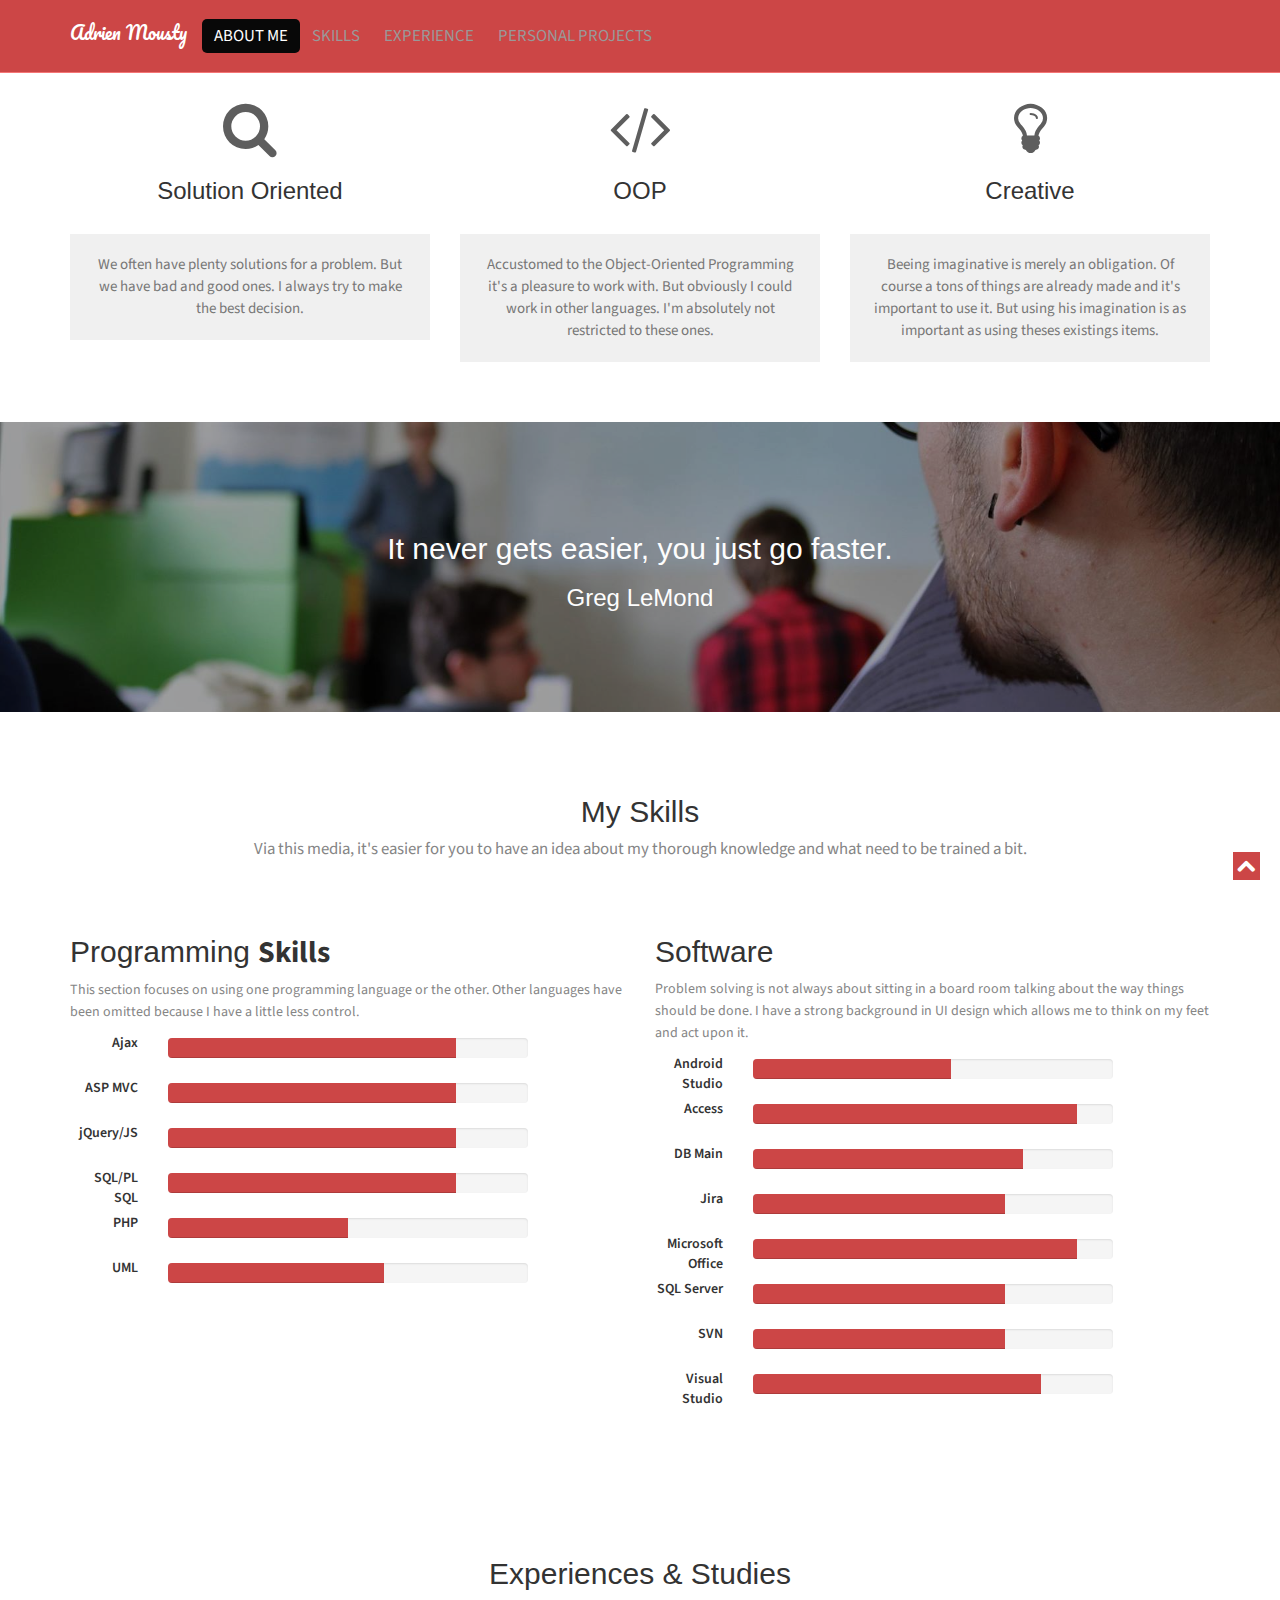
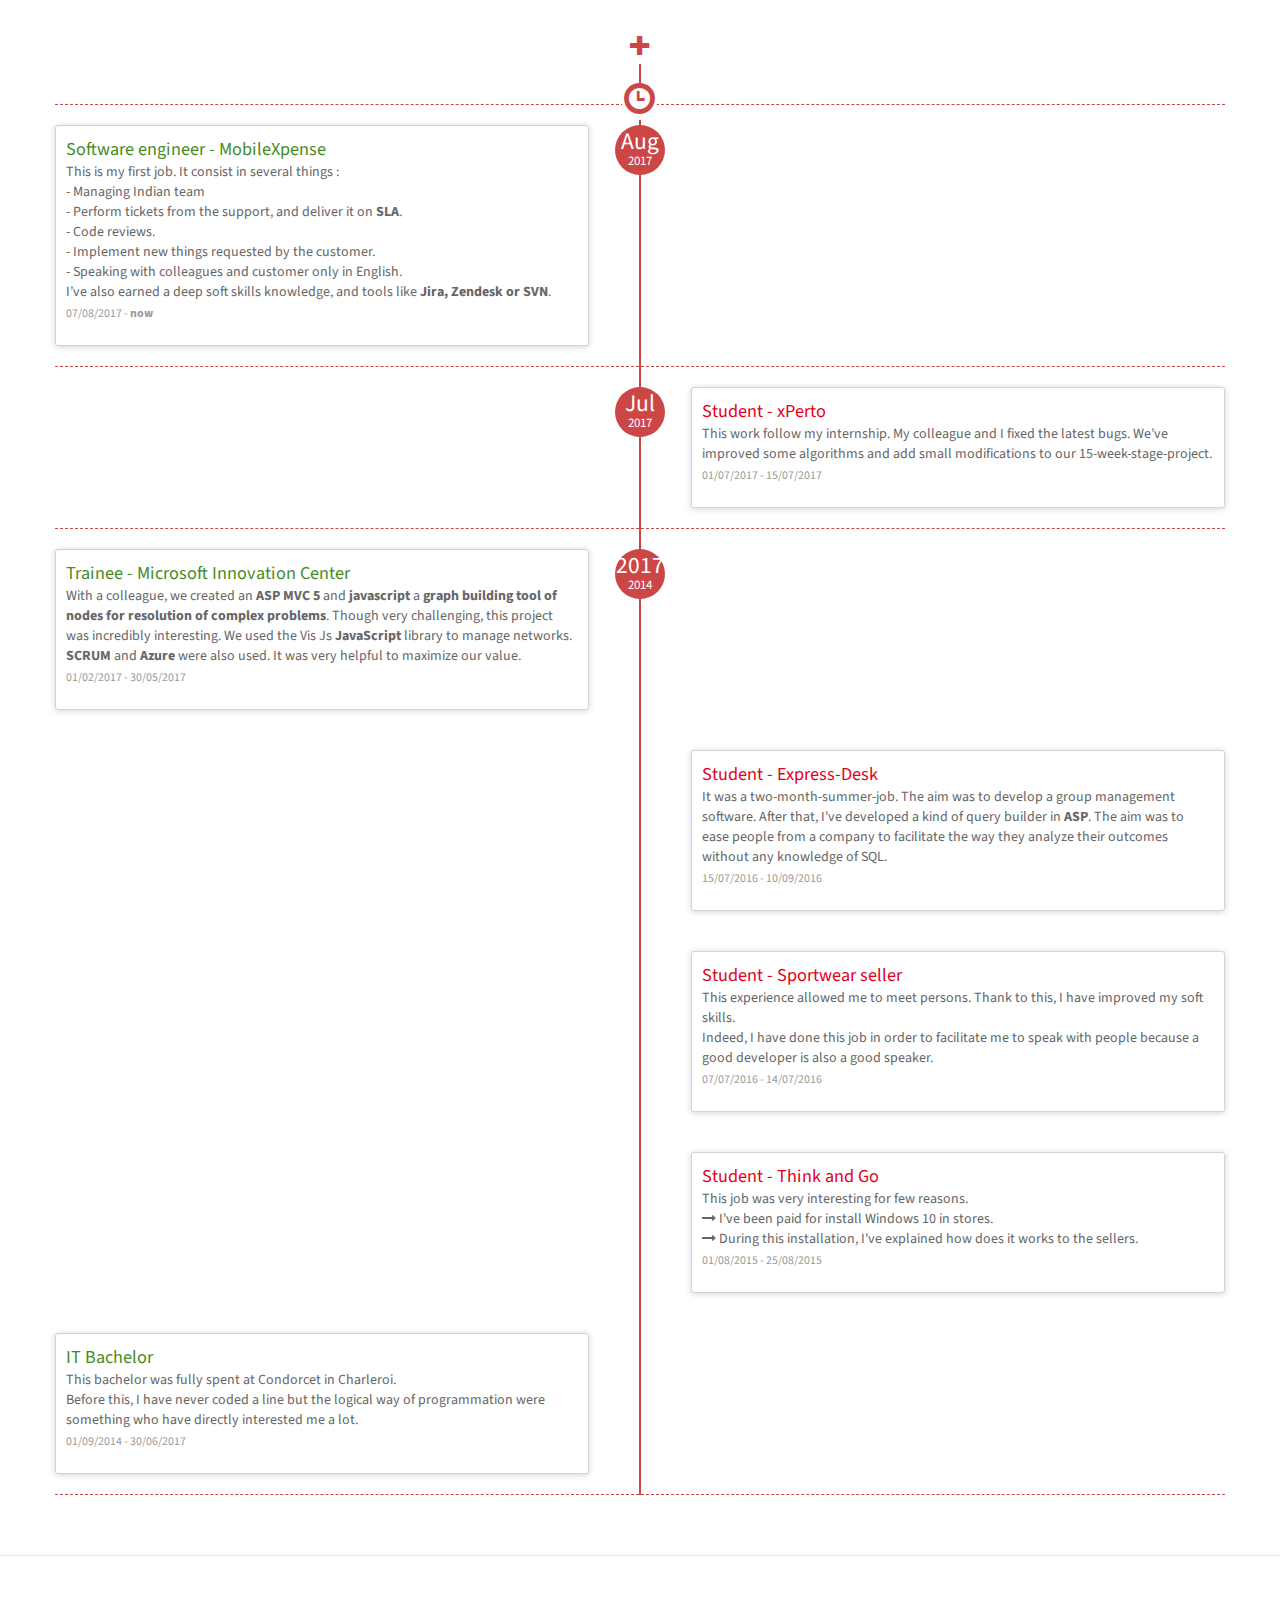
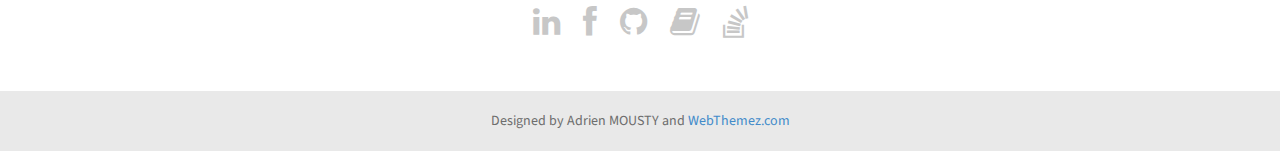
==== commit 5f6551f1: "Modify template" ====
--- a/index.html
+++ b/index.html
@@ -54,11 +54,11 @@
                 <!--/.navbar-header-->
                 <div id="main-nav" class="collapse navbar-collapse">
                     <ul class="nav navbar-nav" id="mainNav">
-                        <li class="active"><a href="#home" class="scroll-link">Home</a></li>
-                        <li><a href="#aboutUs" class="scroll-link">About me</a></li>
+                        <!--<li class="active"><a href="#home" class="scroll-link">Home</a></li>-->
+                        <li class="active"><a href="#aboutUs" class="scroll-link">About me</a></li>
                         <li><a href="#skills" class="scroll-link">Skills</a></li>
                         <li><a href="#experience" class="scroll-link">Experience</a></li>
-                        <li><a href="#portfolio" class="scroll-link">My universe</a></li>
+                        <li><a href="#portfolio" class="scroll-link">Personal projects</a></li>
                     </ul>
                 </div>
                 <!--/.navbar-collapse-->
@@ -69,7 +69,7 @@
     </header>
     <!--/.header-->
     <div id="#top"></div>
-    <section id="home">
+    <!--<section id="home">
         <div class="banner-container">
             <img src="images/banner-bg.jpg" alt="banner" />
             <div class="container banner-content">
@@ -97,7 +97,7 @@
                 </div>
             </div>
         </div>
-    </section>
+    </section>-
     <section id="introText">
         <div class="container">
             <div class="text-center">
@@ -114,7 +114,7 @@
             </div>
         </div>
 
-    </section>
+    </section>-->
     <!--About-->
     <section id="aboutUs" class="secPad">
         <div class="container">
@@ -187,46 +187,6 @@
                         <div class="col-md-2 skilltitle">Ajax</div>
                         <div class="col-md-8">
                             <div class="progress">
-                                <div class="progress-bar" role="progressbar" aria-valuenow="65" aria-valuemin="0" aria-valuemax="100" style="width: 65%;">
-                                    <span class="sr-only">65% Complete</span>
-                                </div>
-                            </div>
-                        </div>
-                    </div>
-                    <div class="row">
-                        <div class="col-md-2 skilltitle">ASP MVC</div>
-                        <div class="col-md-8">
-                            <div class="progress">
-                                <div class="progress-bar" role="progressbar" aria-valuenow="75" aria-valuemin="0" aria-valuemax="100" style="width: 75%;">
-                                    <span class="sr-only">75% Complete</span>
-                                </div>
-                            </div>
-                        </div>
-                    </div>
-					<div class="row">
-                        <div class="col-md-2 skilltitle">Java</div>
-                        <div class="col-md-8">
-                            <div class="progress">
-                                <div class="progress-bar" role="progressbar" aria-valuenow="70" aria-valuemin="0" aria-valuemax="100" style="width: 70%;">
-                                    <span class="sr-only">70% Complete</span>
-                                </div>
-                            </div>
-                        </div>
-                    </div>
-					<div class="row">
-                        <div class="col-md-2 skilltitle">JEE</div>
-                        <div class="col-md-8">
-                            <div class="progress">
-                                <div class="progress-bar" role="progressbar" aria-valuenow="65" aria-valuemin="0" aria-valuemax="100" style="width: 65%;">
-                                    <span class="sr-only">65% Complete</span>
-                                </div>
-                            </div>
-                        </div>
-                    </div>
-                    <div class="row">
-                        <div class="col-md-2 skilltitle">jQuery/JS</div>
-                        <div class="col-md-8">
-                            <div class="progress">
                                 <div class="progress-bar" role="progressbar" aria-valuenow="80" aria-valuemin="0" aria-valuemax="100" style="width: 80%;">
                                     <span class="sr-only">80% Complete</span>
                                 </div>
@@ -234,7 +194,7 @@
                         </div>
                     </div>
                     <div class="row">
-                        <div class="col-md-2 skilltitle">SQL/PL SQL</div>
+                        <div class="col-md-2 skilltitle">ASP MVC</div>
                         <div class="col-md-8">
                             <div class="progress">
                                 <div class="progress-bar" role="progressbar" aria-valuenow="80" aria-valuemin="0" aria-valuemax="100" style="width: 80%;">
@@ -244,11 +204,41 @@
                         </div>
                     </div>
                     <div class="row">
+                        <div class="col-md-2 skilltitle">jQuery/JS</div>
+                        <div class="col-md-8">
+                            <div class="progress">
+                                <div class="progress-bar" role="progressbar" aria-valuenow="80" aria-valuemin="0" aria-valuemax="100" style="width: 80%;">
+                                    <span class="sr-only">80% Complete</span>
+                                </div>
+                            </div>
+                        </div>
+                    </div>
+                    <div class="row">
+                        <div class="col-md-2 skilltitle">SQL/PL SQL</div>
+                        <div class="col-md-8">
+                            <div class="progress">
+                                <div class="progress-bar" role="progressbar" aria-valuenow="80" aria-valuemin="0" aria-valuemax="100" style="width: 80%;">
+                                    <span class="sr-only">80% Complete</span>
+                                </div>
+                            </div>
+                        </div>
+                    </div>
+                    <div class="row">
+                        <div class="col-md-2 skilltitle">PHP</div>
+                        <div class="col-md-8">
+                            <div class="progress">
+                                <div class="progress-bar" role="progressbar" aria-valuenow="50" aria-valuemin="0" aria-valuemax="100" style="width: 50%;">
+                                    <span class="sr-only">50% Complete</span>
+                                </div>
+                            </div>
+                        </div>
+                    </div>
+                    <div class="row">
                         <div class="col-md-2 skilltitle">UML</div>
                         <div class="col-md-8">
                             <div class="progress">
-                                <div class="progress-bar" role="progressbar" aria-valuenow="75" aria-valuemin="0" aria-valuemax="100" style="width: 75%;">
-                                    <span class="sr-only">75% Complete</span>
+                                <div class="progress-bar" role="progressbar" aria-valuenow="75" aria-valuemin="0" aria-valuemax="100" style="width: 60%;">
+                                    <span class="sr-only">60% Complete</span>
                                 </div>
                             </div>
                         </div>
@@ -263,14 +253,44 @@
                         <div class="col-md-2 skilltitle">Android Studio</div>
                         <div class="col-md-8">
                             <div class="progress">
+                                <div class="progress-bar" role="progressbar" aria-valuenow="55" aria-valuemin="0" aria-valuemax="100" style="width: 55%;">
+                                    <span class="sr-only">55% Complete</span>
+                                </div>
+                            </div>
+                        </div>
+                    </div>
+                    <div class="row">
+                        <div class="col-md-2 skilltitle">Access</div>
+                        <div class="col-md-8">
+                            <div class="progress">
+                                <div class="progress-bar" role="progressbar" aria-valuenow="90" aria-valuemin="0" aria-valuemax="100" style="width: 90%;">
+                                    <span class="sr-only">90% Complete</span>
+                                </div>
+                            </div>
+                        </div>
+                    </div>
+		               <div class="row">
+                        <div class="col-md-2 skilltitle">DB Main</div>
+                        <div class="col-md-8">
+                            <div class="progress">
+                                <div class="progress-bar" role="progressbar" aria-valuenow="75" aria-valuemin="0" aria-valuemax="100" style="width: 75%;">
+                                    <span class="sr-only">75% Complete</span>
+                                </div>
+                            </div>
+                        </div>
+                    </div>
+                    <div class="row">
+                        <div class="col-md-2 skilltitle">Jira</div>
+                        <div class="col-md-8">
+                            <div class="progress">
                                 <div class="progress-bar" role="progressbar" aria-valuenow="70" aria-valuemin="0" aria-valuemax="100" style="width: 70%;">
                                     <span class="sr-only">70% Complete</span>
                                 </div>
                             </div>
                         </div>
                     </div>
-                    <div class="row">
-                        <div class="col-md-2 skilltitle">Access</div>
+		               <div class="row">
+                        <div class="col-md-2 skilltitle">Microsoft Office</div>
                         <div class="col-md-8">
                             <div class="progress">
                                 <div class="progress-bar" role="progressbar" aria-valuenow="90" aria-valuemin="0" aria-valuemax="100" style="width: 90%;">
@@ -279,52 +299,22 @@
                             </div>
                         </div>
                     </div>
-					<div class="row">
-                        <div class="col-md-2 skilltitle">DB Main</div>
-                        <div class="col-md-8">
-                            <div class="progress">
-                                <div class="progress-bar" role="progressbar" aria-valuenow="90" aria-valuemin="0" aria-valuemax="100" style="width: 90%;">
-                                    <span class="sr-only">90% Complete</span>
-                                </div>
-                            </div>
-                        </div>
-                    </div>
-                    <div class="row">
-                        <div class="col-md-2 skilltitle">Eclipse</div>
-                        <div class="col-md-8">
-                            <div class="progress">
-                                <div class="progress-bar" role="progressbar" aria-valuenow="80" aria-valuemin="0" aria-valuemax="100" style="width: 80%;">
-                                    <span class="sr-only">80% Complete</span>
-                                </div>
-                            </div>
-                        </div>
-                    </div>
-					<div class="row">
-                        <div class="col-md-2 skilltitle">Microsoft Office</div>
-                        <div class="col-md-8">
-                            <div class="progress">
-                                <div class="progress-bar" role="progressbar" aria-valuenow="90" aria-valuemin="0" aria-valuemax="100" style="width: 90%;">
-                                    <span class="sr-only">90% Complete</span>
-                                </div>
-                            </div>
-                        </div>
-                    </div>
-                    <div class="row">
-                        <div class="col-md-2 skilltitle">Star UML</div>
-                        <div class="col-md-8">
-                            <div class="progress">
-                                <div class="progress-bar" role="progressbar" aria-valuenow="75" aria-valuemin="0" aria-valuemax="100" style="width: 75%;">
-                                    <span class="sr-only">75% Complete</span>
-                                </div>
-                            </div>
-                        </div>
-                    </div>
                     <div class="row">
                         <div class="col-md-2 skilltitle">SQL Server</div>
                         <div class="col-md-8">
                             <div class="progress">
-                                <div class="progress-bar" role="progressbar" aria-valuenow="60" aria-valuemin="0" aria-valuemax="100" style="width: 60%;">
-                                    <span class="sr-only">60% Complete</span>
+                                <div class="progress-bar" role="progressbar" aria-valuenow="70" aria-valuemin="0" aria-valuemax="100" style="width: 70%;">
+                                    <span class="sr-only">70% Complete</span>
+                                </div>
+                            </div>
+                        </div>
+                    </div>
+                    <div class="row">
+                        <div class="col-md-2 skilltitle">SVN</div>
+                        <div class="col-md-8">
+                            <div class="progress">
+                                <div class="progress-bar" role="progressbar" aria-valuenow="70" aria-valuemin="0" aria-valuemax="100" style="width: 70%;">
+                                    <span class="sr-only">70% Complete</span>
                                 </div>
                             </div>
                         </div>
@@ -349,8 +339,7 @@
     	<div class="container">
            <div class="heading text-center">
                 <!-- Heading -->
-                <h2>Professional Experience</h2>
-                <p>Lorem ipsum dolor sit amet, consectetur adipiscing</p>
+                <h2>Experiences & Studies</h2>
             </div>
         <div id="timeline"><div class="row timeline-movement timeline-movement-top">
         <div class="timeline-badge timeline-future-movement">
@@ -368,125 +357,158 @@
     <div class="row timeline-movement">
 
         <div class="timeline-badge">
-            <span class="timeline-balloon-date-day">Feb</span>
+            <span class="timeline-balloon-date-day">Aug</span>
             <span class="timeline-balloon-date-month">2017</span>
         </div>
 
-
-        <div class="col-sm-6  timeline-item">
+        <!-- MobileXpense -->
+        <div class="col-sm-6 timeline-item">
             <div class="row">
                 <div class="col-sm-11">
                     <div class="timeline-panel credits">
                         <ul class="timeline-panel-ul">
-                            <li><span class="importo"> Trainee - Microsoft Innovation Center</span></li>
-                            <li><span class="causale">With a colleague, we created an <strong>ASP MVC 5</strong> and <strong>javascript</strong> a <strong>graph building tool of nodes for resolution of complex problems</strong>. Though very challenging, this project was incredibly interesting. We used the Vis Js <strong>JavaScript</strong> library to manage networks. <strong>SCRUM</strong> and <strong>Azure</strong> were also used. It was very helpful to maximize our value. </span> </li>
-                            <li><p><small class="text-muted"> 01/02/2017 - 12/05/2017</small></p> </li>
-                        </ul>
-                    </div>
-
-                </div>
-            </div>
-        </div>
-
-        <div class="col-sm-6  timeline-item">
+                            <li><span class="importo">Software engineer - MobileXpense</span></li>
+                            <li><span class="causale">
+                                This is my first job. It consist in several things :</br>
+                                - Managing Indian team </br>
+                                - Perform tickets from the support, and deliver it on <strong>SLA</strong>.</br>
+                                - Code reviews.</br>
+                                - Implement new things requested by the customer.</br>
+                                - Speaking with colleagues and customer only in English.</br>
+                                I’ve also earned a deep soft skills knowledge, and tools like <strong>Jira, Zendesk or SVN</strong>.
+                            <li><p><small class="text-muted"> 07/08/2017 - <strong>now</strong></small></p> </li>
+                        </ul>
+                    </div>
+                </div>
+            </div>
+        </div>
+</div>
+    <!--due -->
+
+    <div class="row timeline-movement">
+        <div class="timeline-badge">
+            <span class="timeline-balloon-date-day">Jul</span>
+            <span class="timeline-balloon-date-month">2017</span>
+        </div>
+
+        <div class=" col-sm-offset-6 col-sm-6  timeline-item">
+            <div class="row">
+                <div class=" col-sm-offset-1 col-sm-11">
+                    <div class="timeline-panel debits">
+                        <ul class="timeline-panel-ul">
+                            <li><span class="importo">Student - xPerto</span></li>
+                            <li><span class="causale">
+                              This work follow my internship. My colleague and I fixed the latest bugs.
+                              We’ve improved some algorithms and add small modifications to our 15-week-stage-project.
+                            </span> </li>
+                            <li><p><small class="text-muted"> 01/07/2017 - 15/07/2017</small></p> </li>
+                        </ul>
+                    </div>
+
+                </div>
+            </div>
+        </div>
+
+
+    </div>
+    <div class="row timeline-movement">
+
+
+        <div class="timeline-badge">
+            <span class="timeline-balloon-date-day">2017</span>
+            <span class="timeline-balloon-date-month">2014</span>
+        </div>
+
+        <!-- MIC trainee -->
+        <div class="col-sm-6 timeline-item">
+            <div class="row">
+                <div class="col-sm-11">
+                    <div class="timeline-panel credits">
+                        <ul class="timeline-panel-ul">
+                            <li><span class="importo">Trainee - Microsoft Innovation Center</span></li>
+                            <li><span class="causale">
+                              <li><span class="causale">With a colleague, we created an <strong>ASP MVC 5</strong> and <strong>javascript</strong> a <strong>graph building tool of nodes for resolution of complex problems</strong>. Though very challenging, this project was incredibly interesting. We used the Vis Js <strong>JavaScript</strong> library to manage networks. <strong>SCRUM</strong> and <strong>Azure</strong> were also used. It was very helpful to maximize our value.
+                            </span> </li>
+                            <li><p><small class="text-muted"> 01/02/2017 - 30/05/2017</small></p> </li>
+                        </ul>
+                    </div>
+                </div>
+            </div>
+        </div>
+
+        <!-- Student - ExpressDesk -->
+        <div class="col-sm-offset-6 col-sm-6  timeline-item">
             <div class="row">
                 <div class="col-sm-offset-1 col-sm-11">
                     <div class="timeline-panel debits">
                         <ul class="timeline-panel-ul">
-                            <li><span class="importo">Mussum ipsum cacilds</span></li>
-                            <li><span class="causale">Lorem ipsum dolor sit amet, consectetur adipiscing elit. </span> </li>
-                            <li><p><small class="text-muted"> 18/02/2014 - Present</small></p> </li>
-                        </ul>
-                    </div>
-
-                </div>
-            </div>
-        </div>
-    </div>
-
-    <!--due -->
-
-    <div class="row timeline-movement">
-
-
-        <div class="timeline-badge">
-            <span class="timeline-balloon-date-day">Jul</span>
-            <span class="timeline-balloon-date-month">2016</span>
-        </div>
-
+                            <li><span class="importo">Student - Express-Desk</span></li>
+                            <li><span class="causale">
+                              It was a two-month-summer-job. The aim was to develop a group management software.
+                              After that, I've developed a kind of query builder in <strong>ASP</strong>. The aim was to ease people from a company to facilitate the way they analyze their outcomes without any knowledge of SQL.
+                            </span> </li>
+                            <li><p><small class="text-muted"> 15/07/2016 - 10/09/2016</small></p> </li>
+                        </ul>
+                    </div>
+                </div>
+            </div>
+        </div>
+
+        <!-- Student : Seller -->
         <div class="col-sm-offset-6 col-sm-6  timeline-item">
             <div class="row">
                 <div class="col-sm-offset-1 col-sm-11">
                     <div class="timeline-panel debits">
                         <ul class="timeline-panel-ul">
-                            <li><span class="importo">Summer job - Express Desk </span></li>
-                            <li><span class="causale">It was a two-month-summer-job. The aim was to develop a group management software.
-							After that, I've developed a kind of query builder in <strong>ASP</strong>. The aim was to ease people from a company to facilitate the way they analyze their outcomes without any knowledge of SQL.
-							</span> </li>
-                            <li><p><small class="text-muted"> 10/07/2016 - 10/09/2016</small></p> </li>
-                        </ul>
-                    </div>
-
-                </div>
-            </div>
-        </div>
-
+                            <li><span class="importo">Student - Sportwear seller</span></li>
+                            <li><span class="causale">
+                              This experience allowed me to meet persons. Thank to this, I have improved my soft skills.<br />
+					                    Indeed, I have done this job in order to facilitate me to speak with people because a good developer is also a good speaker.
+                            </span> </li>
+                            <li><p><small class="text-muted"> 07/07/2016 - 14/07/2016</small></p> </li>
+                        </ul>
+                    </div>
+                </div>
+            </div>
+        </div>
+
+        <!-- Student : Think & Go -->
+        <div class="col-sm-offset-6 col-sm-6  timeline-item">
+            <div class="row">
+                <div class="col-sm-offset-1 col-sm-11">
+                    <div class="timeline-panel debits">
+                        <ul class="timeline-panel-ul">
+                            <li><span class="importo">Student - Think and Go</span></li>
+                            <li><span class="causale">
+                              This job was very interesting for few reasons.<br />
+					                    <i class="fa fa-long-arrow-right" aria-hidden="true"></i> I've been paid for install Windows 10 in stores.<br />
+                              <i class="fa fa-long-arrow-right" aria-hidden="true"></i> During this installation, I've explained how does it works to the sellers.
+                            </span> </li>
+                            <li><p><small class="text-muted"> 01/08/2015 - 25/08/2015</small></p> </li>
+                        </ul>
+                    </div>
+                </div>
+            </div>
+        </div>
+
+        <!-- IT Bacherlor -->
         <div class="col-sm-6  timeline-item">
             <div class="row">
                 <div class="col-sm-11">
                     <div class="timeline-panel credits">
                         <ul class="timeline-panel-ul">
-                            <li><span class="importo">Mussum ipsum cacilds</span></li>
-                            <li><span class="causale">Lorem ipsum dolor sit amet, consectetur adipiscing elit. </span> </li>
-                            <li><p><small class="text-muted"> 10/03/2013 - 18/02/2014</small></p> </li>
-                        </ul>
-                    </div>
-
-                </div>
-            </div>
-        </div>
-
-
-    </div>
-    <div class="row timeline-movement">
-
-
-        <div class="timeline-badge">
-            <span class="timeline-balloon-date-day">Jan</span>
-            <span class="timeline-balloon-date-month">2010</span>
-        </div>
-
-        <div class="col-sm-offset-6 col-sm-6  timeline-item">
-            <div class="row">
-                <div class="col-sm-offset-1 col-sm-11">
-                    <div class="timeline-panel debits">
-                        <ul class="timeline-panel-ul">
-                            <li><span class="importo">Mussum ipsum cacilds</span></li>
-                            <li><span class="causale">Lorem ipsum dolor sit amet, consectetur adipiscing elit. </span> </li>
-                            <li><p><small class="text-muted"> 11/01/2010 - 10/03/2013</small></p> </li>
-                        </ul>
-                    </div>
-
-                </div>
-            </div>
-        </div>
-
-        <div class="col-sm-6  timeline-item">
-            <div class="row">
-                <div class="col-sm-11">
-                    <div class="timeline-panel credits">
-                        <ul class="timeline-panel-ul">
-                            <li><span class="importo">Mussum ipsum cacilds</span></li>
-                            <li><span class="causale">Lorem ipsum dolor sit amet, consectetur adipiscing elit. </span> </li>
-                            <li><p><small class="text-muted"> 11/01/2010 - 10/03/2013</small></p> </li>
-                        </ul>
-                    </div>
-
-                </div>
-            </div>
-        </div>
-
-
+                            <li><span class="importo">IT Bachelor</span></li>
+                            <li><span class="causale">
+                              This bachelor was fully spent at Condorcet in Charleroi. </br>
+                              Before this, I have never coded a line but the logical way of programmation were something who have directly interested me a lot.
+                            </span> </li>
+                            <li><p><small class="text-muted"> 01/09/2014 - 30/06/2017</small></p> </li>
+                        </ul>
+                    </div>
+
+                </div>
+            </div>
+        </div>
     </div>
     </div>
     </div>
@@ -500,6 +522,7 @@
                 <a href="https://www.facebook.com/moustyadrien"><i class="fa fa-facebook"></i></a>
 		            <a href="https://github.com/amousty"><i class="fa fa-github"></i></a>
                 <a id="currentResumeVersion"><i class="fa fa-book"></i></a> <!-- LOADED BY CUSTOM.JS -->
+                <a href="#"><i class="fa fa-stack-overflow" aria-hidden="true"></i></a>
             </div>
 
             <div class="clear"></div>
--- a/css/styles.css
+++ b/css/styles.css
@@ -126,7 +126,7 @@
 color:#fff;
 margin: 4px;
 }
-/* Header 
+/* Header
 ----------------------------------------------*/
 .header {
     position: fixed;
@@ -170,7 +170,7 @@
 .navbar-inverse .navbar-nav > .active > a, .navbar-inverse .navbar-nav > .active > a:hover, .navbar-inverse .navbar-nav > .active > a:focus {
 color: #FFFFFF;
 background: none;
-}	
+}
 .navbar-toggle {
 }
 /*.carousel-inner*/
@@ -368,7 +368,7 @@
         color: #5A5A5A;
     }
 
-.heading { 
+.heading {
     padding: 3px 10px;
     padding-bottom: 15px;
     margin-bottom: 30px;
@@ -421,6 +421,7 @@
 #aboutUs .txtHead{
 background:#fff;
 padding:20px 10px;
+margin-top: 20px;
 }
 #aboutUs .txtHead .fa {
 font-size: 58px;
@@ -506,7 +507,7 @@
 #timeline .timeline-badge span.timeline-balloon-date-month {
   font-size: 13px;
 position: relative;
-top: -6px;  
+top: -6px;
 display: inherit;
 }
 #timeline .timeline-badge.timeline-filter-movement {
@@ -561,9 +562,9 @@
   padding: 0;
   margin: 0;
 }
-#timeline .timeline-movement .timeline-item .timeline-panel.credits .timeline-panel-ul {
+/*#timeline .timeline-movement .timeline-item .timeline-panel.credits .timeline-panel-ul {
   text-align: right;
-}
+}*/
 #timeline .timeline-movement .timeline-item .timeline-panel.credits .timeline-panel-ul li {
   color: #666;
 }
@@ -944,7 +945,7 @@
         float: right;
     }
 
-    .navbar-inverse .navbar-nav > li > a {  
+    .navbar-inverse .navbar-nav > li > a {
         padding: 5px 12px !important;
         border-radius: 5px;
         margin: 19px 0px;
@@ -994,7 +995,7 @@
             font-size: 1em;
         }
 
-    .navbar-inverse .navbar-nav > li > a { 
+    .navbar-inverse .navbar-nav > li > a {
         font-size: 1em;
         padding: 5px 7px !important;
         border-radius: 5px;
@@ -1003,7 +1004,7 @@
 	.skilltitle {
  	text-align: left;
 	}
-	#timeline { 
+	#timeline {
 	margin:0px 12px;
 	}
 }
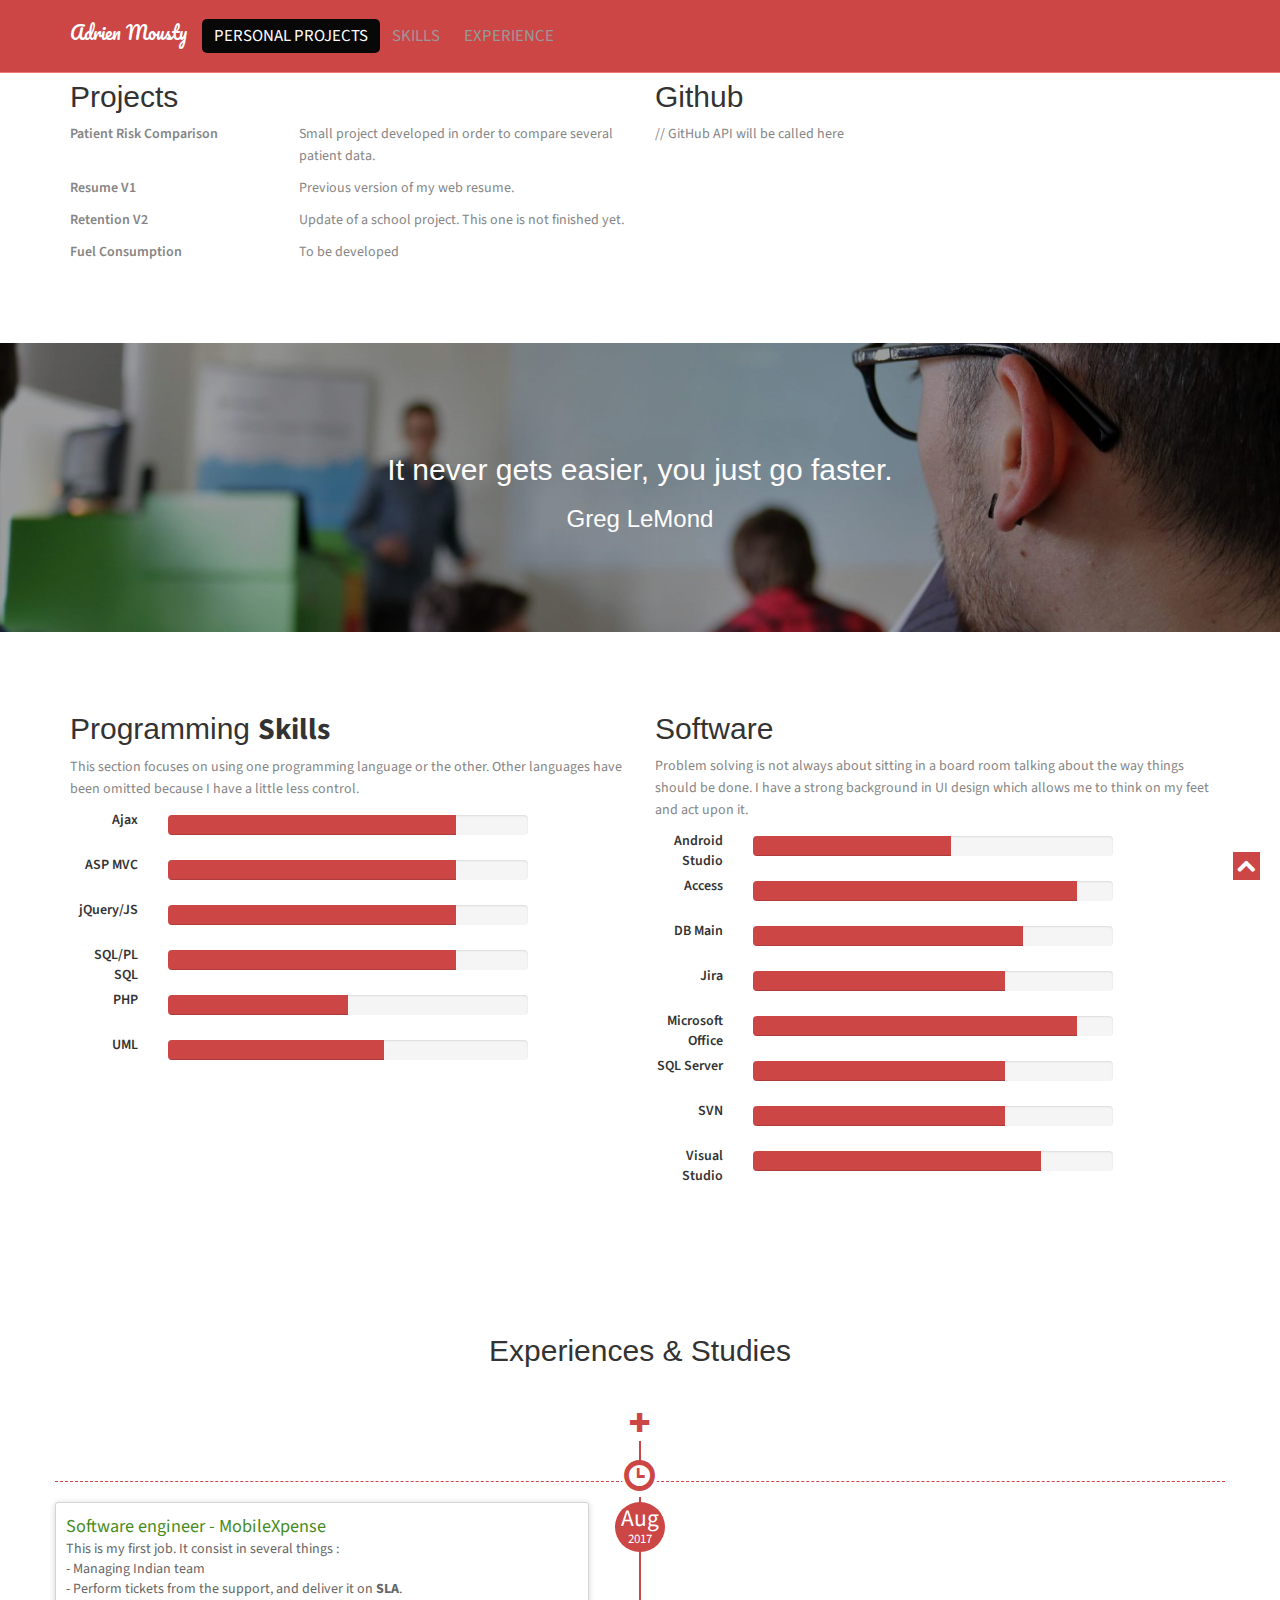
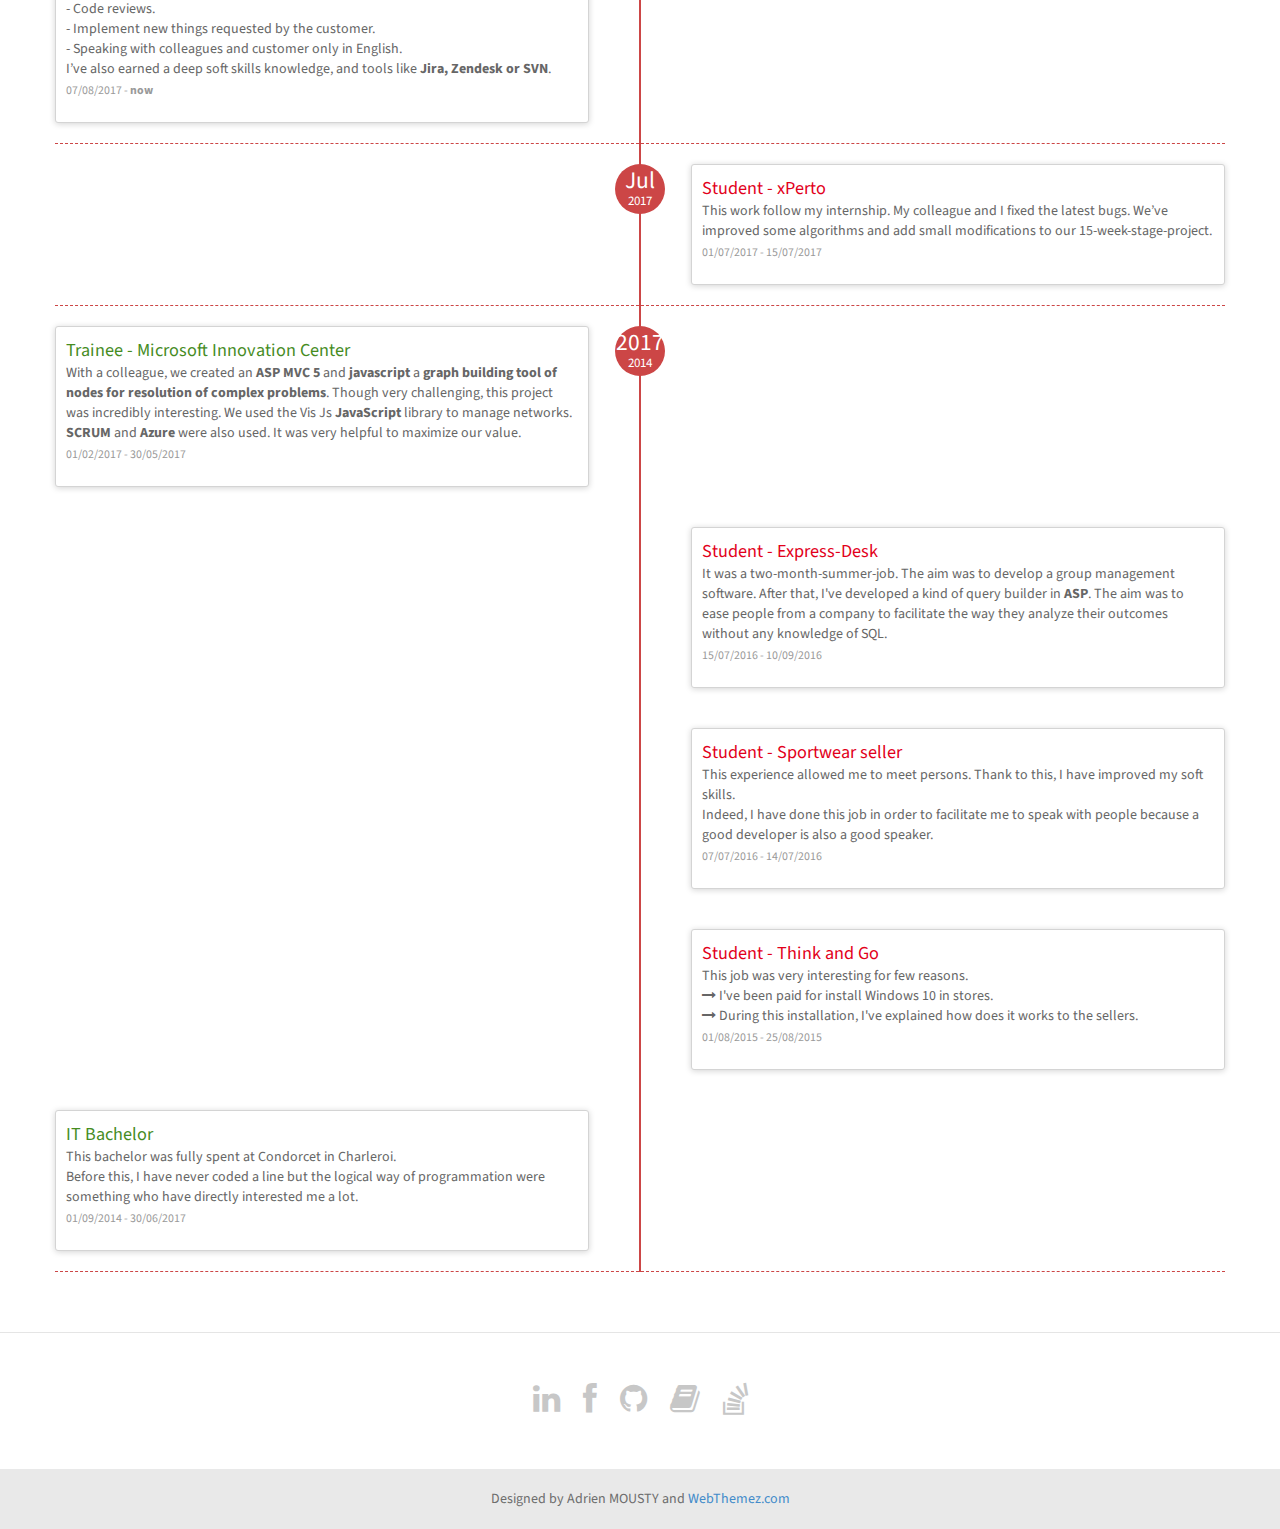
==== commit 33cf62eb: "Add project part" ====
--- a/index.html
+++ b/index.html
@@ -55,10 +55,9 @@
                 <div id="main-nav" class="collapse navbar-collapse">
                     <ul class="nav navbar-nav" id="mainNav">
                         <!--<li class="active"><a href="#home" class="scroll-link">Home</a></li>-->
-                        <li class="active"><a href="#aboutUs" class="scroll-link">About me</a></li>
+                        <li class="active"><a href="#projects" class="scroll-link">Personal projects</a></li>
                         <li><a href="#skills" class="scroll-link">Skills</a></li>
                         <li><a href="#experience" class="scroll-link">Experience</a></li>
-                        <li><a href="#portfolio" class="scroll-link">Personal projects</a></li>
                     </ul>
                 </div>
                 <!--/.navbar-collapse-->
@@ -69,92 +68,70 @@
     </header>
     <!--/.header-->
     <div id="#top"></div>
-    <!--<section id="home">
-        <div class="banner-container">
-            <img src="images/banner-bg.jpg" alt="banner" />
-            <div class="container banner-content">
-                <div id="da-slider" class="da-slider">
-                    <div class="da-slide">
-                        <h2>Analyst developper</h2>
-                        <p>Talk is cheap, show me the code!</p>
-                        <div class="da-img"></div>
-                    </div>
-                    <div class="da-slide">
-                        <h2>C# certified</h2>
-                        <p>Up to date with C#.</p>
-                        <div class="da-img"></div>
-                    </div>
-                    <div class="da-slide">
-                        <h2>OOP developper</h2>
-                        <p>Java and C# are both pretty interesting languages !</p>
-                        <div class="da-img"></div>
-                    </div>
-                    <div class="da-slide">
-                        <h2>Curious</h2>
-                        <p>Interested in new technologies</p>
-                        <div class="da-img"></div>
-                    </div>
-                </div>
-            </div>
-        </div>
-    </section>-
-    <section id="introText">
-        <div class="container">
-            <div class="text-center">
-            <h1>I am Adrien, an analyst developper !</h1>
-              <p>
-                  In love with new technologies, wonderful code & mathematical reasoning.
-              </p>
-              <p>
-                  Working in the IT is a real passion. I've discovered it a bit by chance, but now thanks to the computer science, the random is reduced !
-              </p>
-              <p>
-                  I have always liked to analyze things and build them from scratch.
-              </p>
-            </div>
-        </div>
-
-    </section>-->
-    <!--About-->
-    <section id="aboutUs" class="secPad">
-        <div class="container">
-            <div class="row">
-                <!-- item -->
-                <div class="col-md-4 text-center tileBox">
-                   <div class="txtHead"> <i class="fa fa-search"></i>
-                    <h3>Solution Oriented</h3></div>
-                    <p>
-                        We often have plenty solutions for a problem. But we have bad and good ones.
-                        I always try to make the best decision.
-                    </p>
-                </div>
-                <!-- end: -->
-
-                <!-- item -->
-                <div class="col-md-4 text-center tileBox">
-                    <div class="txtHead"><i class="fa fa-code"></i>
-                    <h3>OOP</h3></div>
-                    <p>
-                        Accustomed to the Object-Oriented Programming it's a pleasure to work with.
-                         But obviously I could work in other languages.
-                         I'm absolutely not restricted to these ones.
-                     </p>
-                </div>
-                <!-- end: -->
-
-                <!-- item -->
-                <div class="col-md-4 text-center tileBox">
-                    <div class="txtHead"><i class="fa fa-lightbulb-o"></i>
-                    <h3>Creative</h3></div>
-                    <p>
-                        Beeing imaginative is merely an obligation.
-                        Of course a tons of things are already made and it's important to use it.
-                        But using his imagination is as important as using theses existings items.
-                    </p>
-                </div>
-                <!-- end: -->
-            </div>
-        </div>
+
+    <!-- Personnal projects -->
+    <section id="projects" class="secPad">
+      <div class="container">
+        <div class="row">
+              <div class="col-sm-6">
+                  <h2>Projects</h2>
+                  <p class="mrgBtm20">
+                      <!-- Begin : PRC-->
+                      <div class="row">
+                        <a href="projects/PRC/index.html" target="_blank" class="projecttitle col-md-5">
+                          <p>Patient Risk Comparison</p>
+                        </a>
+                        <p>
+                          Small project developed in order to compare several patient data. 
+                        </p>
+                      </div>
+                      <!-- End : PRC -->
+
+                      <!-- Begin : R_V1-->
+                      <div class="row">
+                        <a href="projects/R_V1/index.html" target="_blank" class="projecttitle col-md-5">
+                          <p>Resume V1</p>
+                        </a>
+                        <p>
+                          Previous version of my web resume.
+                        </p>
+                      </div>
+                      <!-- End : R_V1 -->
+
+                      <!-- Begin : Ret_V2 -->
+                      <div class="row">
+                        <a href="projects/Ret_V2/index.php" target="_blank" class="projecttitle col-md-5">
+                          <p>Retention V2</p>
+                        </a>
+                        <p>
+                          Update of a school project. This one is not finished yet.
+                        </p>
+                      </div>
+                      <!-- End : Ret_V2 -->
+
+                      <!-- Begin : FC -->
+                      <div class="row">
+                        <a href="#" target="_blank" class="projecttitle col-md-5">
+                          <p>Fuel Consumption</p>
+                        </a>
+                        <p>
+                          To be developed
+                        </p>
+                      </div>
+                      <!-- End : FC -->
+
+                  </p>
+
+
+              </div>
+              <div class="col-sm-6">
+                  <h2>Github</h2>
+                  <p class="mrgBtm20">
+                      // GitHub API will be called here
+                  </p>
+              </div>
+        </div>
+      </div>
     </section>
     <!--Quote-->
     <section id="quote" class="bg-parlex">
@@ -169,19 +146,12 @@
     <!--Skills-->
     <section id="skills" class="secPad white">
     	<div class="container">
-        <div class="heading text-center">
-                <!-- Heading -->
-                <h2>My Skills</h2>
-                <p>
-                    Via this media, it's easier for you to have an idea about my thorough knowledge and what need to be trained a bit.
-                </p>
-            </div>
         	<div class="row">
                 <div class="col-sm-6">
                     <h2>Programming <strong>Skills</strong></h2>
                     <p class="mrgBtm20">
                         This section focuses on using one programming language or the other.
-                         Other languages ​​have been omitted because I have a little less control.
+                        Other languages ​​have been omitted because I have a little less control.
                     </p>
                     <div class="row">
                         <div class="col-md-2 skilltitle">Ajax</div>
--- a/css/styles.css
+++ b/css/styles.css
@@ -450,6 +450,12 @@
 /*Skills*/
 .skilltitle {
 text-align: right;
+font-weight: 600;
+padding-right: 0px;
+}
+/*Skills*/
+.projecttitle {
+text-align: left;
 font-weight: 600;
 padding-right: 0px;
 }
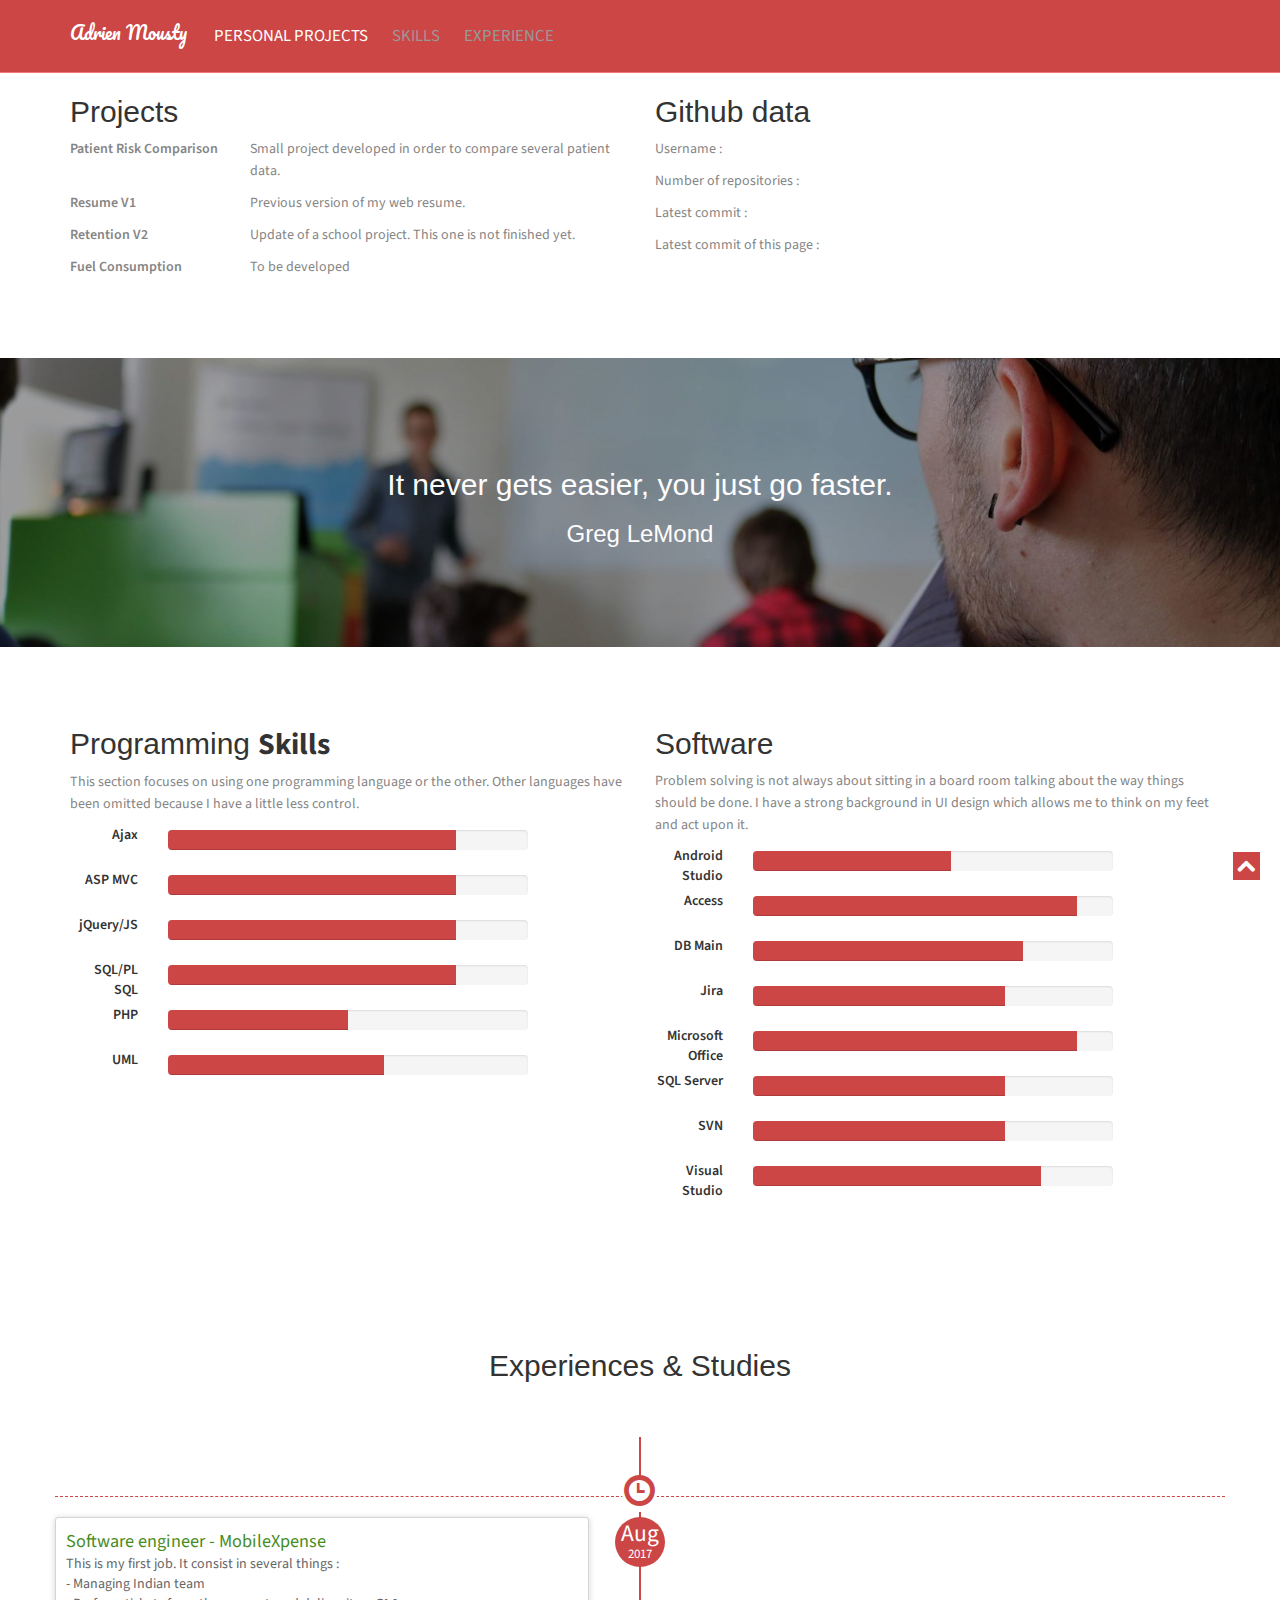
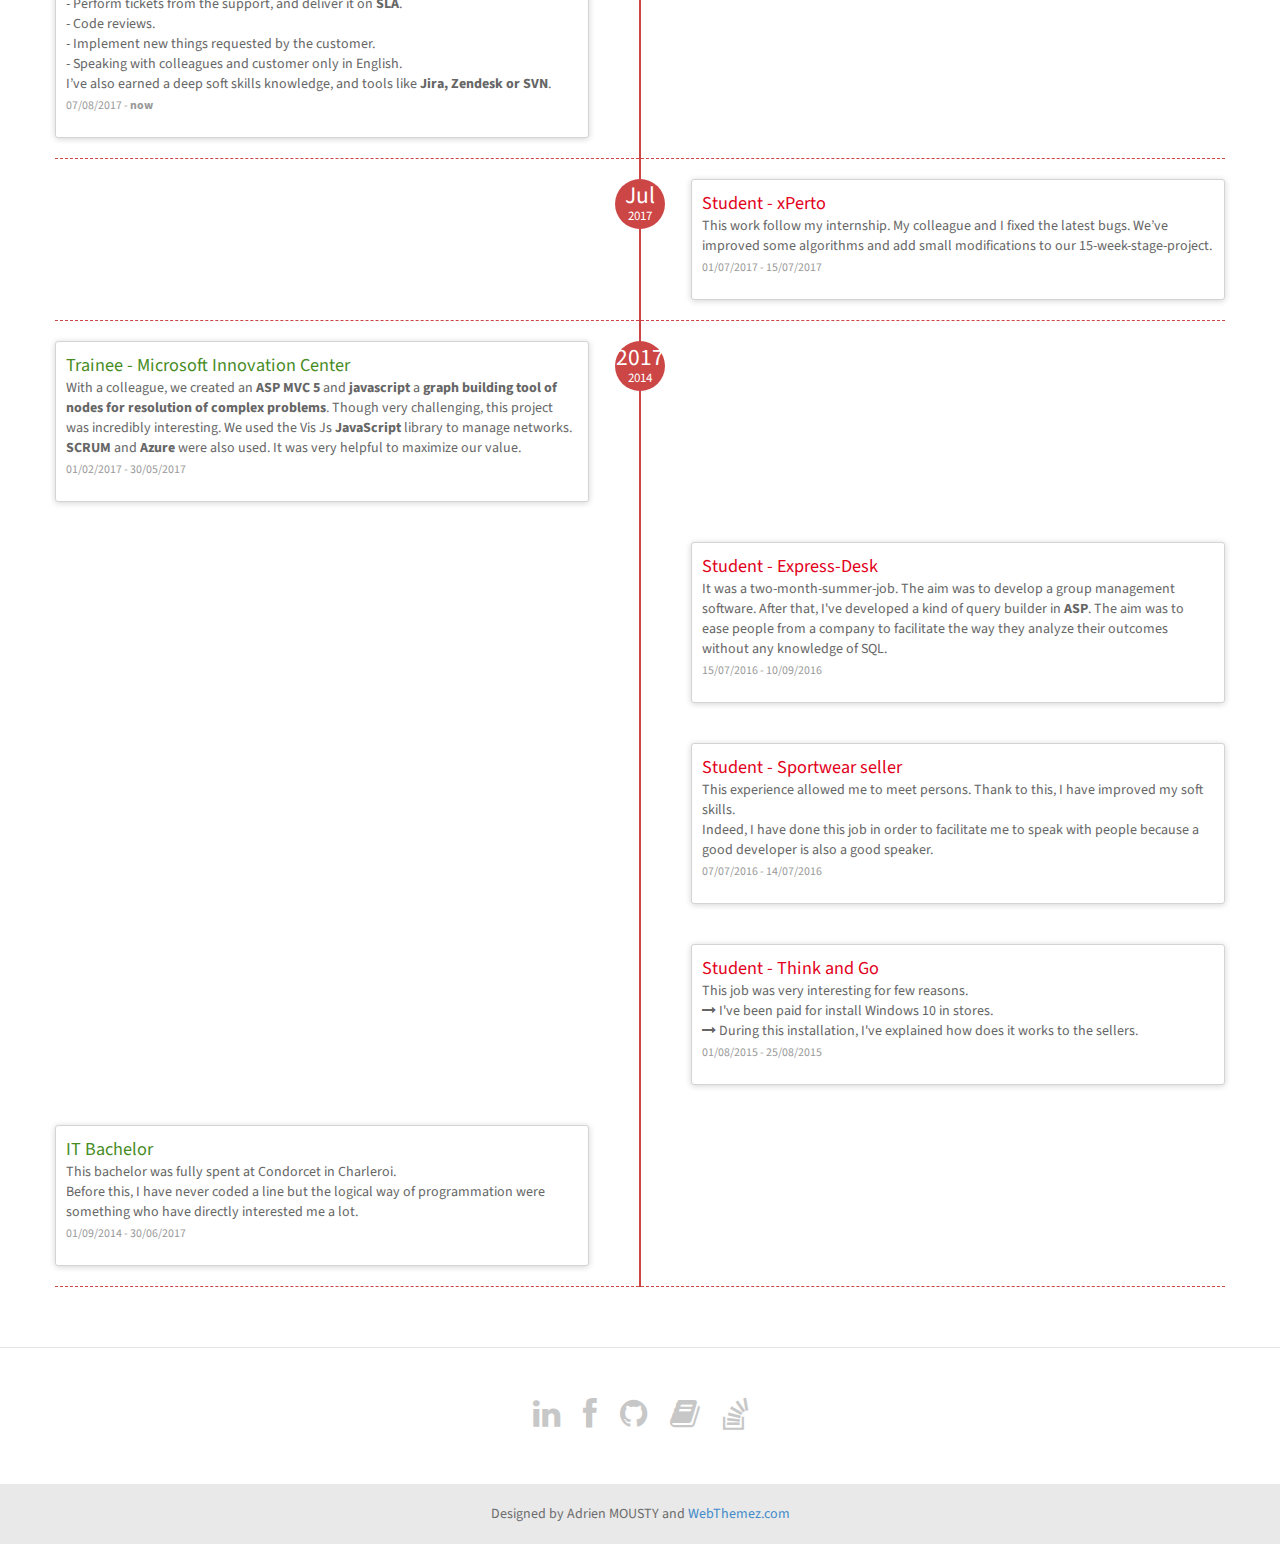
==== commit 7e5fe0c5: "Link app with GitHub API" ====
--- a/index.html
+++ b/index.html
@@ -78,18 +78,18 @@
                   <p class="mrgBtm20">
                       <!-- Begin : PRC-->
                       <div class="row">
-                        <a href="projects/PRC/index.html" target="_blank" class="projecttitle col-md-5">
+                        <a href="projects/PRC/index.html" target="_blank" class="projecttitle col-md-4">
                           <p>Patient Risk Comparison</p>
                         </a>
                         <p>
-                          Small project developed in order to compare several patient data. 
+                          Small project developed in order to compare several patient data.
                         </p>
                       </div>
                       <!-- End : PRC -->
 
                       <!-- Begin : R_V1-->
                       <div class="row">
-                        <a href="projects/R_V1/index.html" target="_blank" class="projecttitle col-md-5">
+                        <a href="projects/R_V1/index.html" target="_blank" class="projecttitle col-md-4">
                           <p>Resume V1</p>
                         </a>
                         <p>
@@ -100,7 +100,7 @@
 
                       <!-- Begin : Ret_V2 -->
                       <div class="row">
-                        <a href="projects/Ret_V2/index.php" target="_blank" class="projecttitle col-md-5">
+                        <a href="projects/Ret_V2/index.php" target="_blank" class="projecttitle col-md-4">
                           <p>Retention V2</p>
                         </a>
                         <p>
@@ -111,7 +111,7 @@
 
                       <!-- Begin : FC -->
                       <div class="row">
-                        <a href="#" target="_blank" class="projecttitle col-md-5">
+                        <a href="#" target="_blank" class="projecttitle col-md-4">
                           <p>Fuel Consumption</p>
                         </a>
                         <p>
@@ -119,18 +119,38 @@
                         </p>
                       </div>
                       <!-- End : FC -->
-
                   </p>
 
-
               </div>
               <div class="col-sm-6">
-                  <h2>Github</h2>
-                  <p class="mrgBtm20">
-                      // GitHub API will be called here
-                  </p>
-              </div>
-        </div>
+                  <h2>Github data</h2>
+                  <div class="row">
+                    <p class="mrgBtm20 col-md-4">
+                      Username :
+                    </p>
+                    <label class="col-md-8" id="gh_usrname"> </label>
+                  </div>
+                  <div class="row">
+                    <p class="mrgBtm20 col-md-4">
+                      Number of repositories :
+                    </p>
+                    <label class="col-md-8" id="gh_nbr_rep"> </label>
+                  </div>
+
+                  <div class="row">
+                    <p class="mrgBtm20 col-md-4">
+                      Latest commit :
+                    </p>
+                    <label class="col-md-8" id="gh_latest_commit_title"> </label>
+                  </div>
+
+                  <div class="row">
+                    <p class="mrgBtm20 col-md-4">
+                      Latest commit of this page :
+                    </p>
+                    <label class="col-md-8" id="gh_latest_commit_date"> </label>
+                  </div>
+                </div>
       </div>
     </section>
     <!--Quote-->
@@ -311,175 +331,170 @@
                 <!-- Heading -->
                 <h2>Experiences & Studies</h2>
             </div>
-        <div id="timeline"><div class="row timeline-movement timeline-movement-top">
-        <div class="timeline-badge timeline-future-movement">
-            <a href="#">
-                <span class="glyphicon glyphicon-plus"></span>
-            </a>
-        </div>
-        <div class="timeline-badge timeline-filter-movement">
-            <a href="#">
-                <span class="glyphicon glyphicon-time"></span>
-            </a>
-        </div>
-
-    </div>
-    <div class="row timeline-movement">
-
-        <div class="timeline-badge">
-            <span class="timeline-balloon-date-day">Aug</span>
-            <span class="timeline-balloon-date-month">2017</span>
-        </div>
-
-        <!-- MobileXpense -->
-        <div class="col-sm-6 timeline-item">
-            <div class="row">
-                <div class="col-sm-11">
-                    <div class="timeline-panel credits">
-                        <ul class="timeline-panel-ul">
-                            <li><span class="importo">Software engineer - MobileXpense</span></li>
-                            <li><span class="causale">
-                                This is my first job. It consist in several things :</br>
-                                - Managing Indian team </br>
-                                - Perform tickets from the support, and deliver it on <strong>SLA</strong>.</br>
-                                - Code reviews.</br>
-                                - Implement new things requested by the customer.</br>
-                                - Speaking with colleagues and customer only in English.</br>
-                                I’ve also earned a deep soft skills knowledge, and tools like <strong>Jira, Zendesk or SVN</strong>.
-                            <li><p><small class="text-muted"> 07/08/2017 - <strong>now</strong></small></p> </li>
-                        </ul>
-                    </div>
-                </div>
+        <div id="timeline">
+          <div class="row timeline-movement timeline-movement-top">
+            <div class="timeline-badge timeline-filter-movement">
+                <a href="#">
+                    <span class="glyphicon glyphicon-time"></span>
+                </a>
             </div>
-        </div>
-</div>
-    <!--due -->
-
-    <div class="row timeline-movement">
-        <div class="timeline-badge">
-            <span class="timeline-balloon-date-day">Jul</span>
-            <span class="timeline-balloon-date-month">2017</span>
-        </div>
-
-        <div class=" col-sm-offset-6 col-sm-6  timeline-item">
-            <div class="row">
-                <div class=" col-sm-offset-1 col-sm-11">
-                    <div class="timeline-panel debits">
-                        <ul class="timeline-panel-ul">
-                            <li><span class="importo">Student - xPerto</span></li>
-                            <li><span class="causale">
-                              This work follow my internship. My colleague and I fixed the latest bugs.
-                              We’ve improved some algorithms and add small modifications to our 15-week-stage-project.
-                            </span> </li>
-                            <li><p><small class="text-muted"> 01/07/2017 - 15/07/2017</small></p> </li>
-                        </ul>
-                    </div>
-
-                </div>
-            </div>
-        </div>
-
-
-    </div>
-    <div class="row timeline-movement">
-
-
-        <div class="timeline-badge">
-            <span class="timeline-balloon-date-day">2017</span>
-            <span class="timeline-balloon-date-month">2014</span>
-        </div>
-
-        <!-- MIC trainee -->
-        <div class="col-sm-6 timeline-item">
-            <div class="row">
-                <div class="col-sm-11">
-                    <div class="timeline-panel credits">
-                        <ul class="timeline-panel-ul">
-                            <li><span class="importo">Trainee - Microsoft Innovation Center</span></li>
-                            <li><span class="causale">
-                              <li><span class="causale">With a colleague, we created an <strong>ASP MVC 5</strong> and <strong>javascript</strong> a <strong>graph building tool of nodes for resolution of complex problems</strong>. Though very challenging, this project was incredibly interesting. We used the Vis Js <strong>JavaScript</strong> library to manage networks. <strong>SCRUM</strong> and <strong>Azure</strong> were also used. It was very helpful to maximize our value.
-                            </span> </li>
-                            <li><p><small class="text-muted"> 01/02/2017 - 30/05/2017</small></p> </li>
-                        </ul>
-                    </div>
-                </div>
-            </div>
-        </div>
-
-        <!-- Student - ExpressDesk -->
-        <div class="col-sm-offset-6 col-sm-6  timeline-item">
-            <div class="row">
-                <div class="col-sm-offset-1 col-sm-11">
-                    <div class="timeline-panel debits">
-                        <ul class="timeline-panel-ul">
-                            <li><span class="importo">Student - Express-Desk</span></li>
-                            <li><span class="causale">
-                              It was a two-month-summer-job. The aim was to develop a group management software.
-                              After that, I've developed a kind of query builder in <strong>ASP</strong>. The aim was to ease people from a company to facilitate the way they analyze their outcomes without any knowledge of SQL.
-                            </span> </li>
-                            <li><p><small class="text-muted"> 15/07/2016 - 10/09/2016</small></p> </li>
-                        </ul>
-                    </div>
-                </div>
-            </div>
-        </div>
-
-        <!-- Student : Seller -->
-        <div class="col-sm-offset-6 col-sm-6  timeline-item">
-            <div class="row">
-                <div class="col-sm-offset-1 col-sm-11">
-                    <div class="timeline-panel debits">
-                        <ul class="timeline-panel-ul">
-                            <li><span class="importo">Student - Sportwear seller</span></li>
-                            <li><span class="causale">
-                              This experience allowed me to meet persons. Thank to this, I have improved my soft skills.<br />
-					                    Indeed, I have done this job in order to facilitate me to speak with people because a good developer is also a good speaker.
-                            </span> </li>
-                            <li><p><small class="text-muted"> 07/07/2016 - 14/07/2016</small></p> </li>
-                        </ul>
-                    </div>
-                </div>
-            </div>
-        </div>
-
-        <!-- Student : Think & Go -->
-        <div class="col-sm-offset-6 col-sm-6  timeline-item">
-            <div class="row">
-                <div class="col-sm-offset-1 col-sm-11">
-                    <div class="timeline-panel debits">
-                        <ul class="timeline-panel-ul">
-                            <li><span class="importo">Student - Think and Go</span></li>
-                            <li><span class="causale">
-                              This job was very interesting for few reasons.<br />
-					                    <i class="fa fa-long-arrow-right" aria-hidden="true"></i> I've been paid for install Windows 10 in stores.<br />
-                              <i class="fa fa-long-arrow-right" aria-hidden="true"></i> During this installation, I've explained how does it works to the sellers.
-                            </span> </li>
-                            <li><p><small class="text-muted"> 01/08/2015 - 25/08/2015</small></p> </li>
-                        </ul>
-                    </div>
-                </div>
-            </div>
-        </div>
-
-        <!-- IT Bacherlor -->
-        <div class="col-sm-6  timeline-item">
-            <div class="row">
-                <div class="col-sm-11">
-                    <div class="timeline-panel credits">
-                        <ul class="timeline-panel-ul">
-                            <li><span class="importo">IT Bachelor</span></li>
-                            <li><span class="causale">
-                              This bachelor was fully spent at Condorcet in Charleroi. </br>
-                              Before this, I have never coded a line but the logical way of programmation were something who have directly interested me a lot.
-                            </span> </li>
-                            <li><p><small class="text-muted"> 01/09/2014 - 30/06/2017</small></p> </li>
-                        </ul>
-                    </div>
-
-                </div>
-            </div>
-        </div>
-    </div>
+          </div>
+          <div class="row timeline-movement">
+
+              <div class="timeline-badge">
+                  <span class="timeline-balloon-date-day">Aug</span>
+                  <span class="timeline-balloon-date-month">2017</span>
+              </div>
+
+              <!-- MobileXpense -->
+              <div class="col-sm-6 timeline-item">
+                  <div class="row">
+                      <div class="col-sm-11">
+                          <div class="timeline-panel credits">
+                              <ul class="timeline-panel-ul">
+                                  <li><span class="importo">Software engineer - MobileXpense</span></li>
+                                  <li><span class="causale">
+                                      This is my first job. It consist in several things :</br>
+                                      - Managing Indian team </br>
+                                      - Perform tickets from the support, and deliver it on <strong>SLA</strong>.</br>
+                                      - Code reviews.</br>
+                                      - Implement new things requested by the customer.</br>
+                                      - Speaking with colleagues and customer only in English.</br>
+                                      I’ve also earned a deep soft skills knowledge, and tools like <strong>Jira, Zendesk or SVN</strong>.
+                                  <li><p><small class="text-muted"> 07/08/2017 - <strong>now</strong></small></p> </li>
+                              </ul>
+                          </div>
+                      </div>
+                  </div>
+              </div>
+      </div>
+      <!--due -->
+
+      <div class="row timeline-movement">
+          <div class="timeline-badge">
+              <span class="timeline-balloon-date-day">Jul</span>
+              <span class="timeline-balloon-date-month">2017</span>
+          </div>
+
+          <div class=" col-sm-offset-6 col-sm-6  timeline-item">
+              <div class="row">
+                  <div class=" col-sm-offset-1 col-sm-11">
+                      <div class="timeline-panel debits">
+                          <ul class="timeline-panel-ul">
+                              <li><span class="importo">Student - xPerto</span></li>
+                              <li><span class="causale">
+                                This work follow my internship. My colleague and I fixed the latest bugs.
+                                We’ve improved some algorithms and add small modifications to our 15-week-stage-project.
+                              </span> </li>
+                              <li><p><small class="text-muted"> 01/07/2017 - 15/07/2017</small></p> </li>
+                          </ul>
+                      </div>
+
+                  </div>
+              </div>
+          </div>
+
+
+      </div>
+      <div class="row timeline-movement">
+
+
+          <div class="timeline-badge">
+              <span class="timeline-balloon-date-day">2017</span>
+              <span class="timeline-balloon-date-month">2014</span>
+          </div>
+
+          <!-- MIC trainee -->
+          <div class="col-sm-6 timeline-item">
+              <div class="row">
+                  <div class="col-sm-11">
+                      <div class="timeline-panel credits">
+                          <ul class="timeline-panel-ul">
+                              <li><span class="importo">Trainee - Microsoft Innovation Center</span></li>
+                              <li><span class="causale">
+                                <li><span class="causale">With a colleague, we created an <strong>ASP MVC 5</strong> and <strong>javascript</strong> a <strong>graph building tool of nodes for resolution of complex problems</strong>. Though very challenging, this project was incredibly interesting. We used the Vis Js <strong>JavaScript</strong> library to manage networks. <strong>SCRUM</strong> and <strong>Azure</strong> were also used. It was very helpful to maximize our value.
+                              </span> </li>
+                              <li><p><small class="text-muted"> 01/02/2017 - 30/05/2017</small></p> </li>
+                          </ul>
+                      </div>
+                  </div>
+              </div>
+          </div>
+
+          <!-- Student - ExpressDesk -->
+          <div class="col-sm-offset-6 col-sm-6  timeline-item">
+              <div class="row">
+                  <div class="col-sm-offset-1 col-sm-11">
+                      <div class="timeline-panel debits">
+                          <ul class="timeline-panel-ul">
+                              <li><span class="importo">Student - Express-Desk</span></li>
+                              <li><span class="causale">
+                                It was a two-month-summer-job. The aim was to develop a group management software.
+                                After that, I've developed a kind of query builder in <strong>ASP</strong>. The aim was to ease people from a company to facilitate the way they analyze their outcomes without any knowledge of SQL.
+                              </span> </li>
+                              <li><p><small class="text-muted"> 15/07/2016 - 10/09/2016</small></p> </li>
+                          </ul>
+                      </div>
+                  </div>
+              </div>
+          </div>
+
+          <!-- Student : Seller -->
+          <div class="col-sm-offset-6 col-sm-6  timeline-item">
+              <div class="row">
+                  <div class="col-sm-offset-1 col-sm-11">
+                      <div class="timeline-panel debits">
+                          <ul class="timeline-panel-ul">
+                              <li><span class="importo">Student - Sportwear seller</span></li>
+                              <li><span class="causale">
+                                This experience allowed me to meet persons. Thank to this, I have improved my soft skills.<br />
+  					                    Indeed, I have done this job in order to facilitate me to speak with people because a good developer is also a good speaker.
+                              </span> </li>
+                              <li><p><small class="text-muted"> 07/07/2016 - 14/07/2016</small></p> </li>
+                          </ul>
+                      </div>
+                  </div>
+              </div>
+          </div>
+
+          <!-- Student : Think & Go -->
+          <div class="col-sm-offset-6 col-sm-6  timeline-item">
+              <div class="row">
+                  <div class="col-sm-offset-1 col-sm-11">
+                      <div class="timeline-panel debits">
+                          <ul class="timeline-panel-ul">
+                              <li><span class="importo">Student - Think and Go</span></li>
+                              <li><span class="causale">
+                                This job was very interesting for few reasons.<br />
+  					                    <i class="fa fa-long-arrow-right" aria-hidden="true"></i> I've been paid for install Windows 10 in stores.<br />
+                                <i class="fa fa-long-arrow-right" aria-hidden="true"></i> During this installation, I've explained how does it works to the sellers.
+                              </span> </li>
+                              <li><p><small class="text-muted"> 01/08/2015 - 25/08/2015</small></p> </li>
+                          </ul>
+                      </div>
+                  </div>
+              </div>
+          </div>
+
+          <!-- IT Bacherlor -->
+          <div class="col-sm-6  timeline-item">
+              <div class="row">
+                  <div class="col-sm-11">
+                      <div class="timeline-panel credits">
+                          <ul class="timeline-panel-ul">
+                              <li><span class="importo">IT Bachelor</span></li>
+                              <li><span class="causale">
+                                This bachelor was fully spent at Condorcet in Charleroi. </br>
+                                Before this, I have never coded a line but the logical way of programmation were something who have directly interested me a lot.
+                              </span> </li>
+                              <li><p><small class="text-muted"> 01/09/2014 - 30/06/2017</small></p> </li>
+                          </ul>
+                      </div>
+
+                  </div>
+              </div>
+          </div>
+      </div>
     </div>
     </div>
 
@@ -521,7 +536,8 @@
     <script type="text/javascript" src="js/jquery/jquery.nav.js"></script>
     <script type="text/javascript" src="js/jquery/jquery.cslider.js"></script>
     <script type="text/javascript" src="js/custom-downloaded.js"></script>
-    <script type="text/javascript" src="js/custom.js"></script>
+    <script type="text/javascript" src="js/github.js"></script>
+    <script type="text/javascript" src="js/helper.js"></script>
     <script type="text/javascript" src="js/start.js"></script>
     <script src="js/owl-carousel/owl.carousel.js"></script>
 </body>
--- a/css/styles.css
+++ b/css/styles.css
@@ -147,7 +147,7 @@
 background: transparent !important;
 }
     .navbar-inverse .navbar-toggle .icon-bar {
-        /*background-color: #CC4646;*/;
+        background-color: #CC4646;
     }
 
     .navbar-inverse .navbar-toggle:hover, .navbar-inverse .navbar-toggle:focus {
@@ -421,7 +421,6 @@
 #aboutUs .txtHead{
 background:#fff;
 padding:20px 10px;
-margin-top: 20px;
 }
 #aboutUs .txtHead .fa {
 font-size: 58px;
@@ -450,12 +449,6 @@
 /*Skills*/
 .skilltitle {
 text-align: right;
-font-weight: 600;
-padding-right: 0px;
-}
-/*Skills*/
-.projecttitle {
-text-align: left;
 font-weight: 600;
 padding-right: 0px;
 }
@@ -568,9 +561,7 @@
   padding: 0;
   margin: 0;
 }
-/*#timeline .timeline-movement .timeline-item .timeline-panel.credits .timeline-panel-ul {
-  text-align: right;
-}*/
+
 #timeline .timeline-movement .timeline-item .timeline-panel.credits .timeline-panel-ul li {
   color: #666;
 }
@@ -1146,3 +1137,14 @@
         user-select: none;
         -webkit-tap-highlight-color: rgba(0, 0, 0, 0);
     }
+
+/*Skills*/
+.projecttitle {
+  text-align: left;
+  font-weight: 600;
+  padding-right: 0px;
+}
+
+#projects{
+  margin-top: 15px;
+}
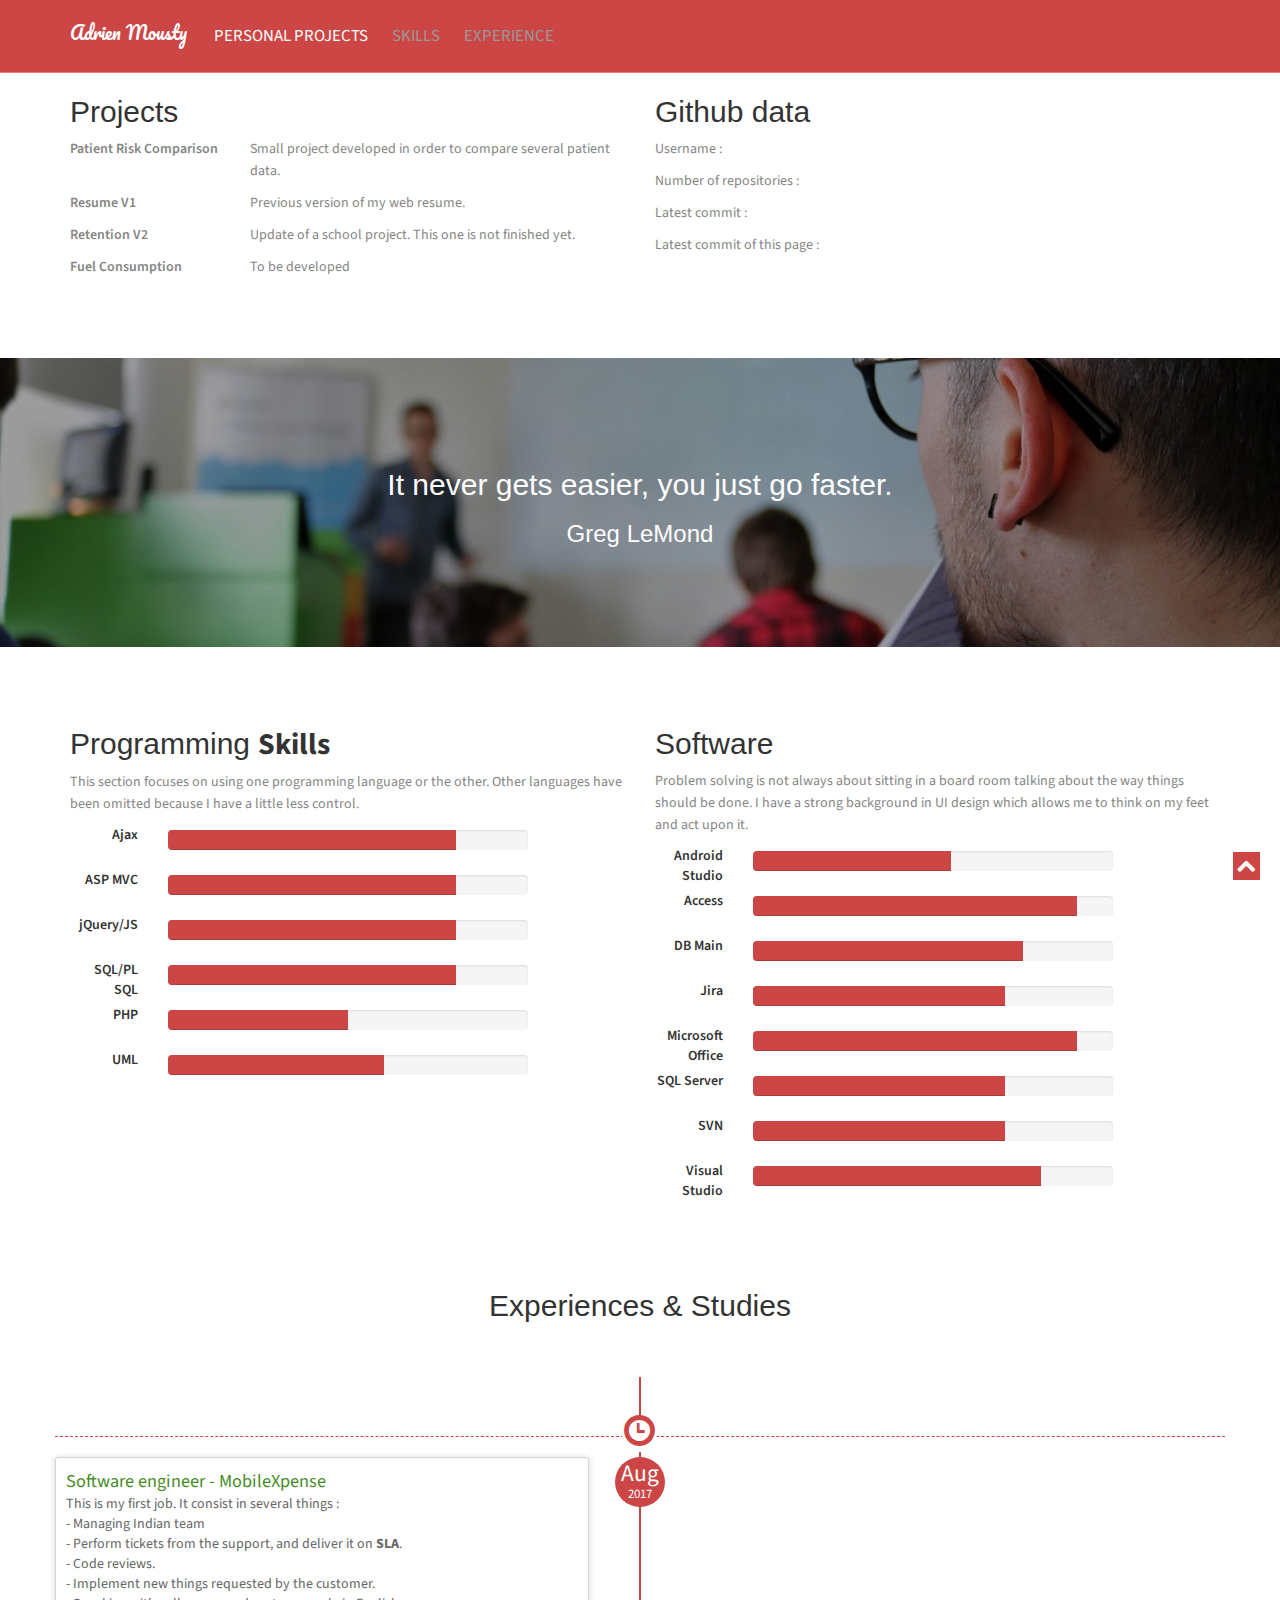
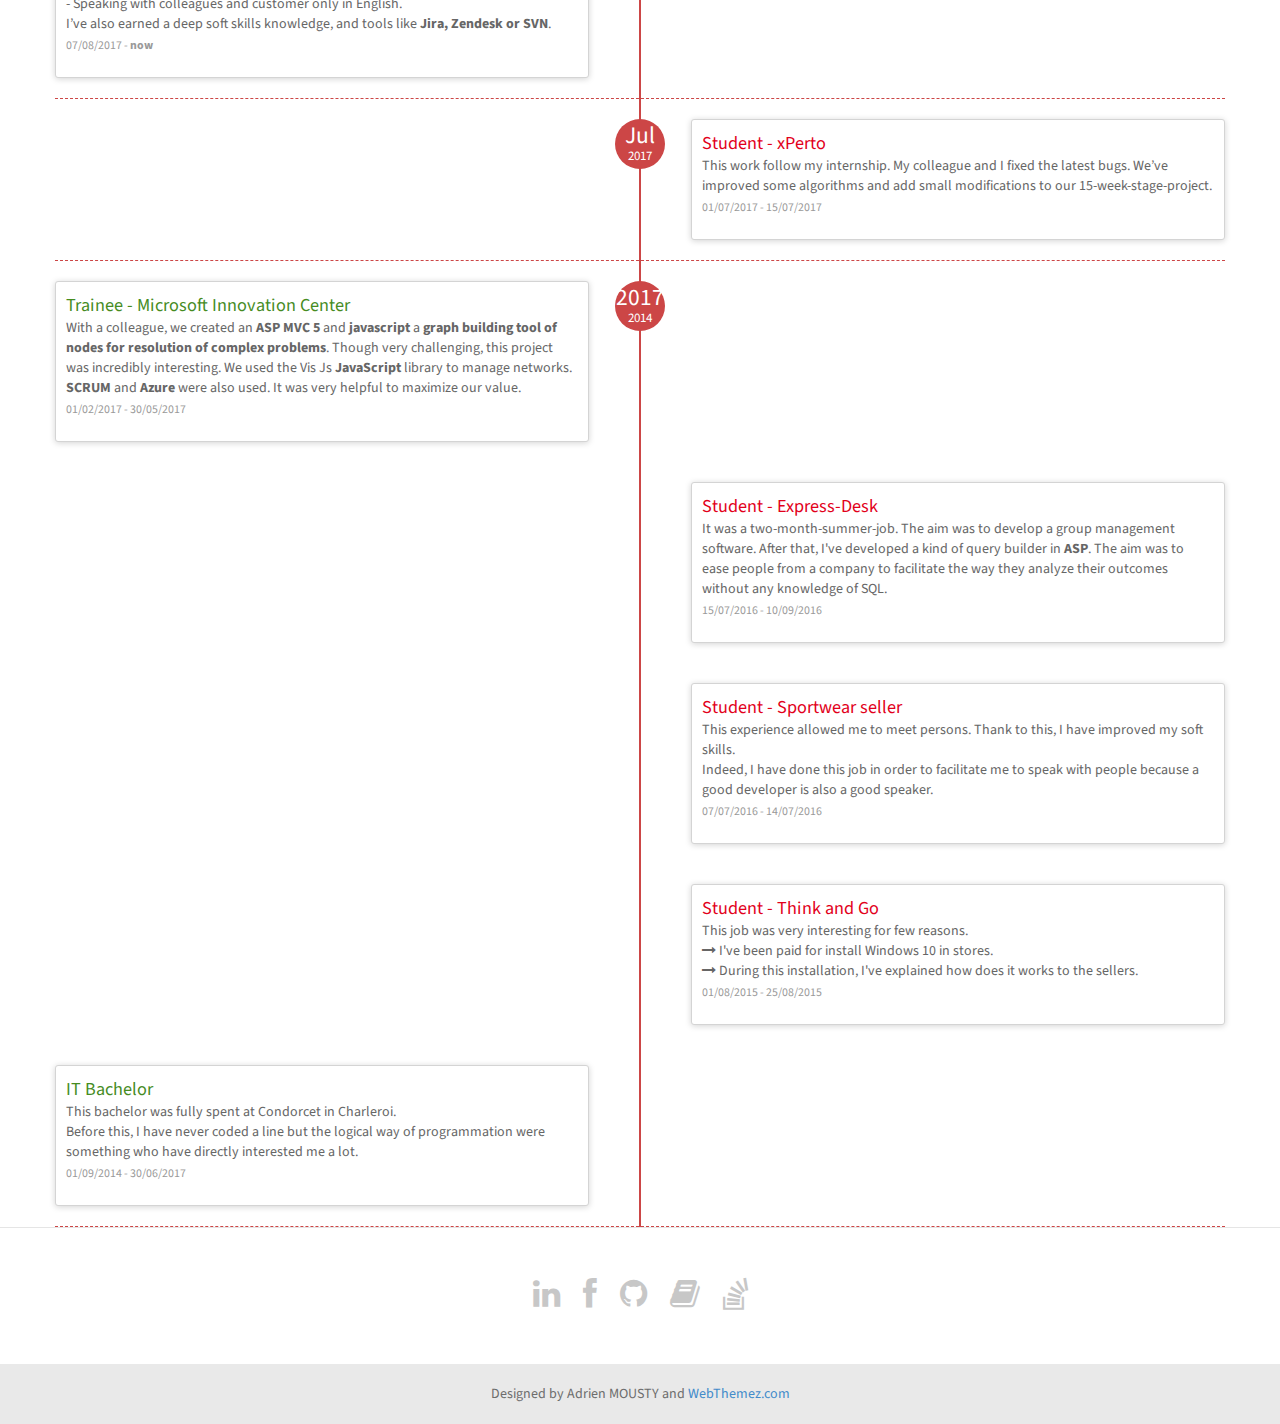
==== commit bbd842fa: "Cleanup useless files" ====
--- a/index.html
+++ b/index.html
@@ -325,7 +325,7 @@
     </section>
 
     <!--Experience-->
-    <section id="experience" class="secPad">
+    <section id="experience">
     	<div class="container">
            <div class="heading text-center">
                 <!-- Heading -->
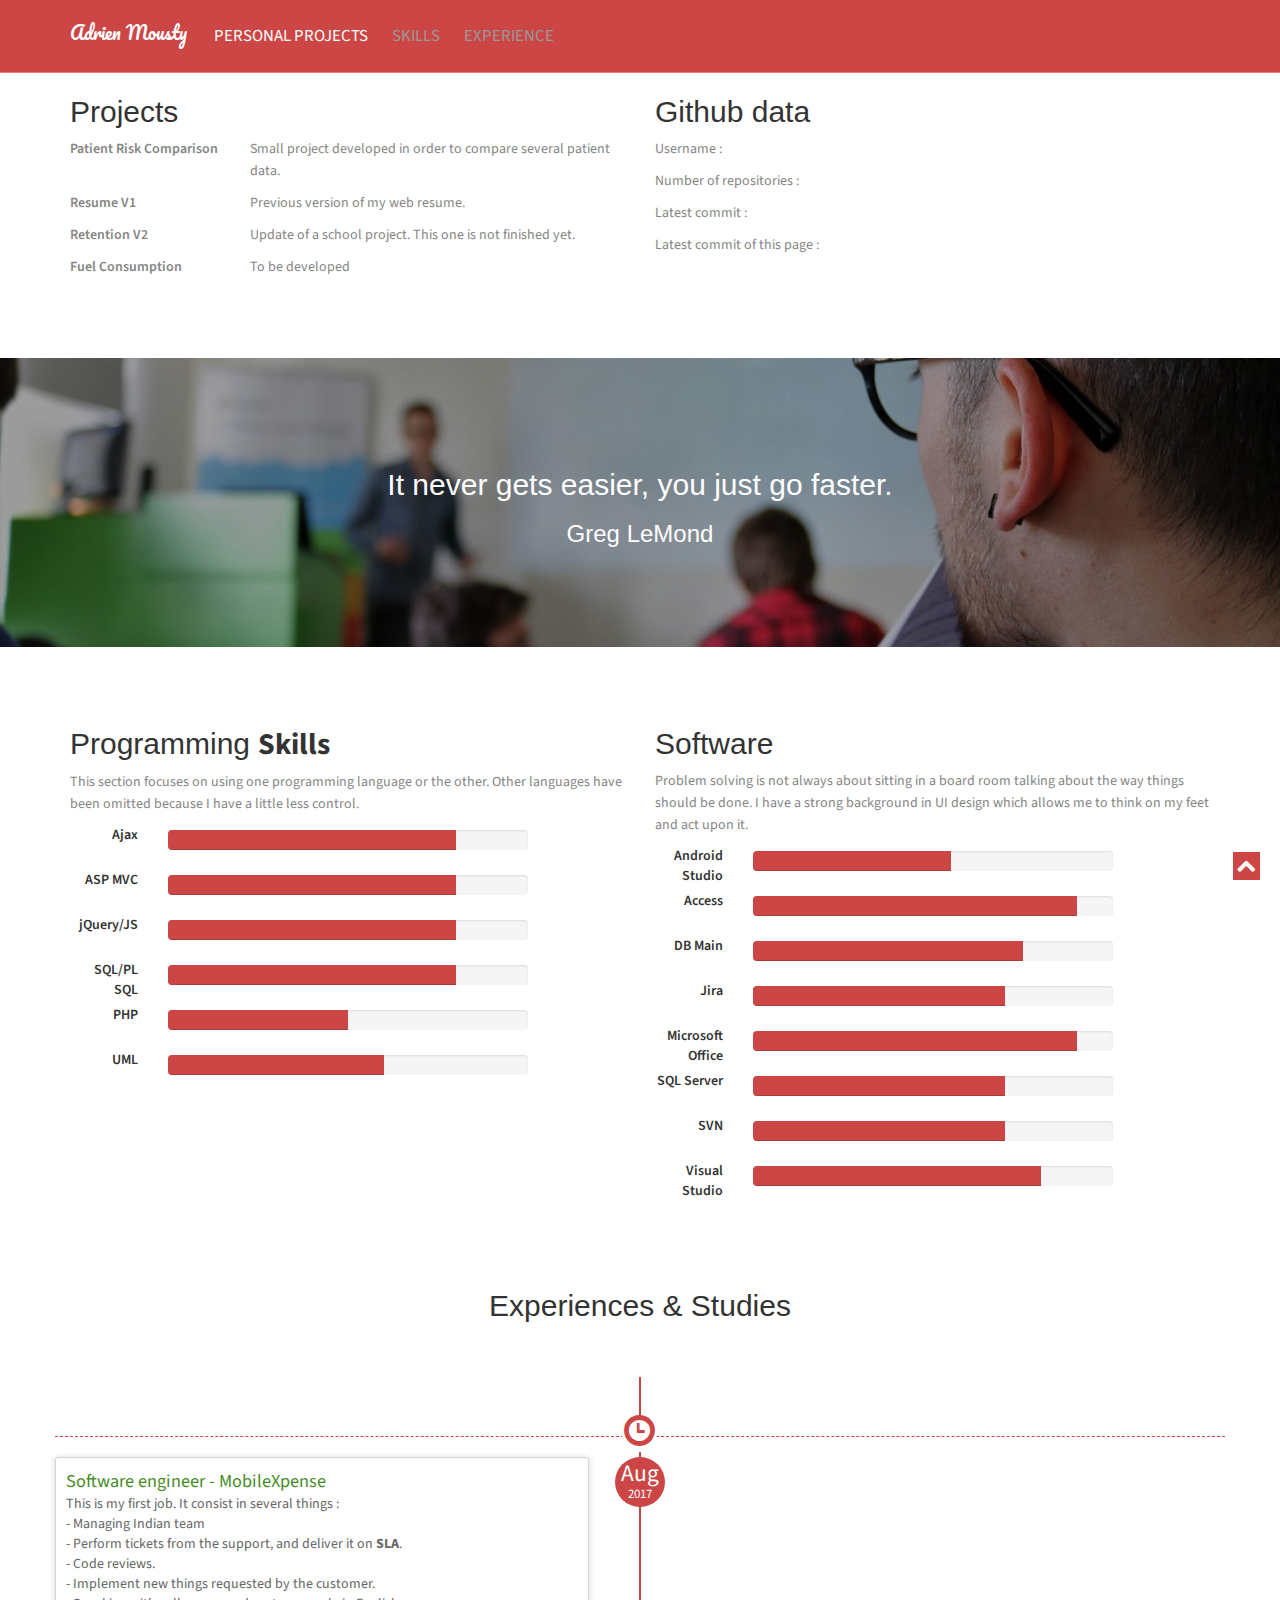
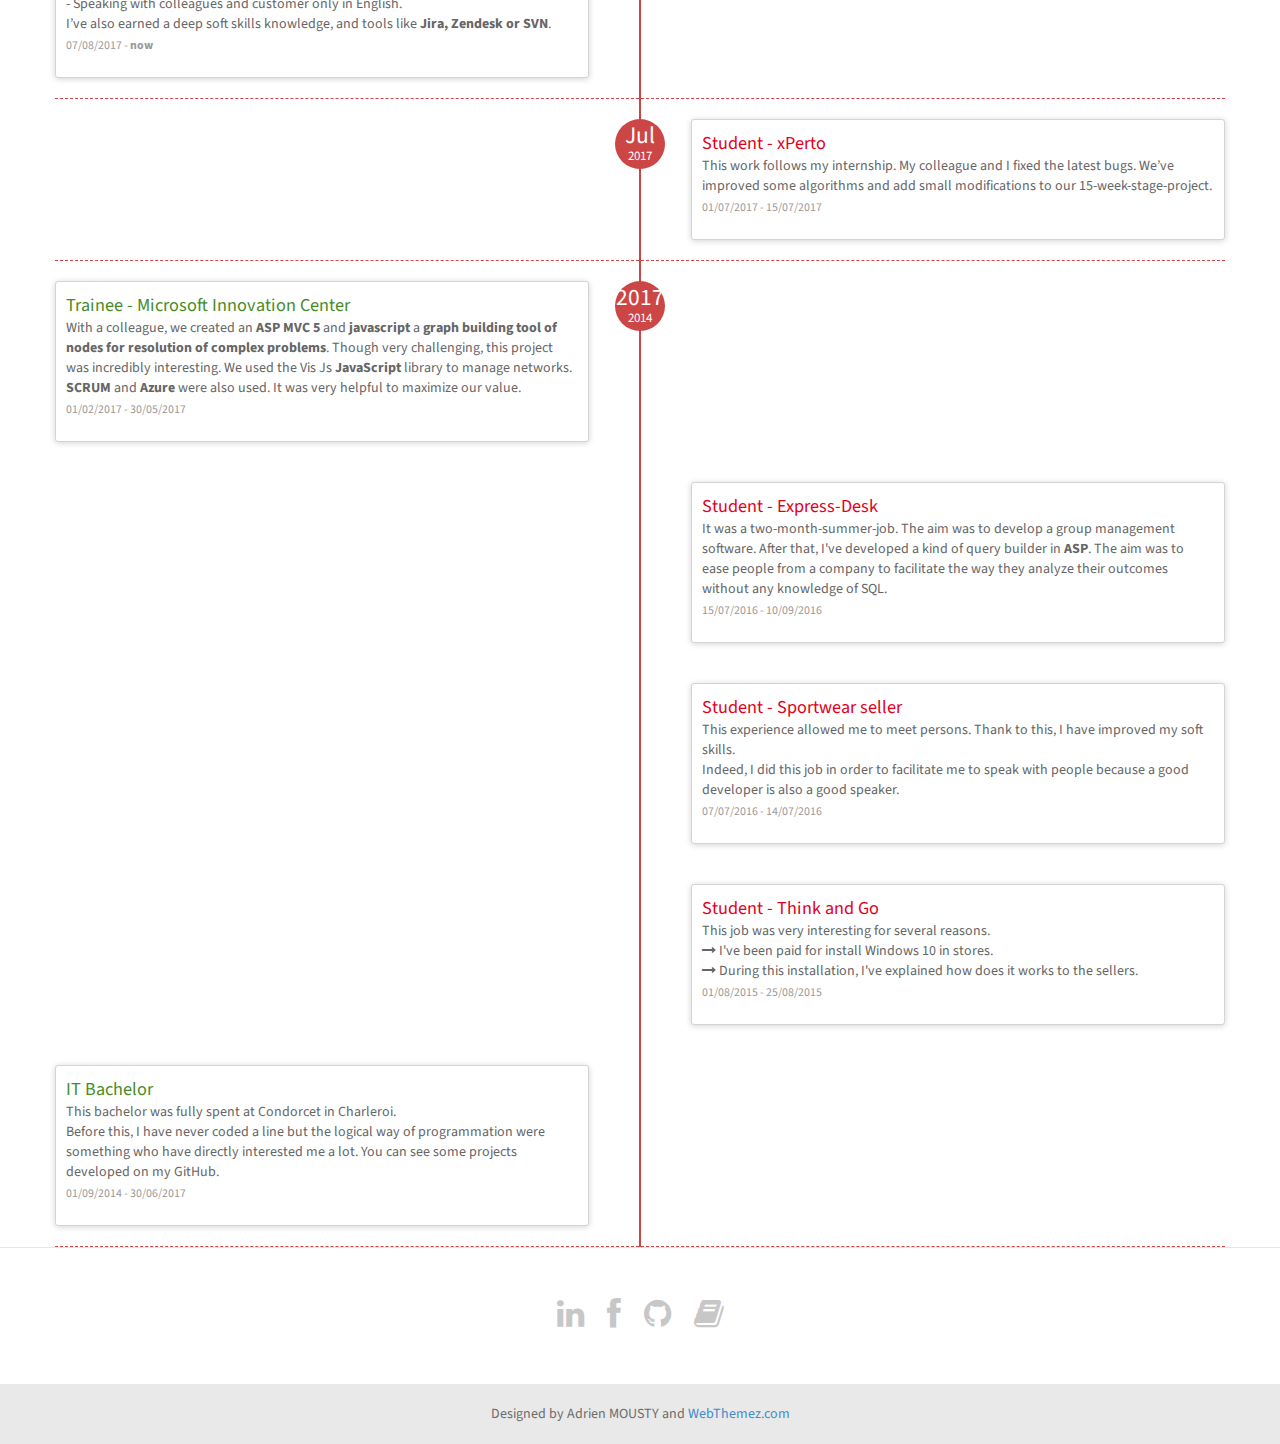
==== commit b1de1002: "Text modification + small bug fix" ====
--- a/index.html
+++ b/index.html
@@ -383,7 +383,7 @@
                           <ul class="timeline-panel-ul">
                               <li><span class="importo">Student - xPerto</span></li>
                               <li><span class="causale">
-                                This work follow my internship. My colleague and I fixed the latest bugs.
+                                This work follows my internship. My colleague and I fixed the latest bugs.
                                 We’ve improved some algorithms and add small modifications to our 15-week-stage-project.
                               </span> </li>
                               <li><p><small class="text-muted"> 01/07/2017 - 15/07/2017</small></p> </li>
@@ -448,7 +448,7 @@
                               <li><span class="importo">Student - Sportwear seller</span></li>
                               <li><span class="causale">
                                 This experience allowed me to meet persons. Thank to this, I have improved my soft skills.<br />
-  					                    Indeed, I have done this job in order to facilitate me to speak with people because a good developer is also a good speaker.
+  					                    Indeed, I did this job in order to facilitate me to speak with people because a good developer is also a good speaker.
                               </span> </li>
                               <li><p><small class="text-muted"> 07/07/2016 - 14/07/2016</small></p> </li>
                           </ul>
@@ -465,7 +465,7 @@
                           <ul class="timeline-panel-ul">
                               <li><span class="importo">Student - Think and Go</span></li>
                               <li><span class="causale">
-                                This job was very interesting for few reasons.<br />
+                                This job was very interesting for several reasons.<br />
   					                    <i class="fa fa-long-arrow-right" aria-hidden="true"></i> I've been paid for install Windows 10 in stores.<br />
                                 <i class="fa fa-long-arrow-right" aria-hidden="true"></i> During this installation, I've explained how does it works to the sellers.
                               </span> </li>
@@ -486,6 +486,7 @@
                               <li><span class="causale">
                                 This bachelor was fully spent at Condorcet in Charleroi. </br>
                                 Before this, I have never coded a line but the logical way of programmation were something who have directly interested me a lot.
+                                You can see some projects developed on my GitHub.
                               </span> </li>
                               <li><p><small class="text-muted"> 01/09/2014 - 30/06/2017</small></p> </li>
                           </ul>
@@ -507,7 +508,7 @@
                 <a href="https://www.facebook.com/moustyadrien"><i class="fa fa-facebook"></i></a>
 		            <a href="https://github.com/amousty"><i class="fa fa-github"></i></a>
                 <a id="currentResumeVersion"><i class="fa fa-book"></i></a> <!-- LOADED BY CUSTOM.JS -->
-                <a href="#"><i class="fa fa-stack-overflow" aria-hidden="true"></i></a>
+                <!--<a href="#"><i class="fa fa-stack-overflow" aria-hidden="true"></i></a>-->
             </div>
 
             <div class="clear"></div>
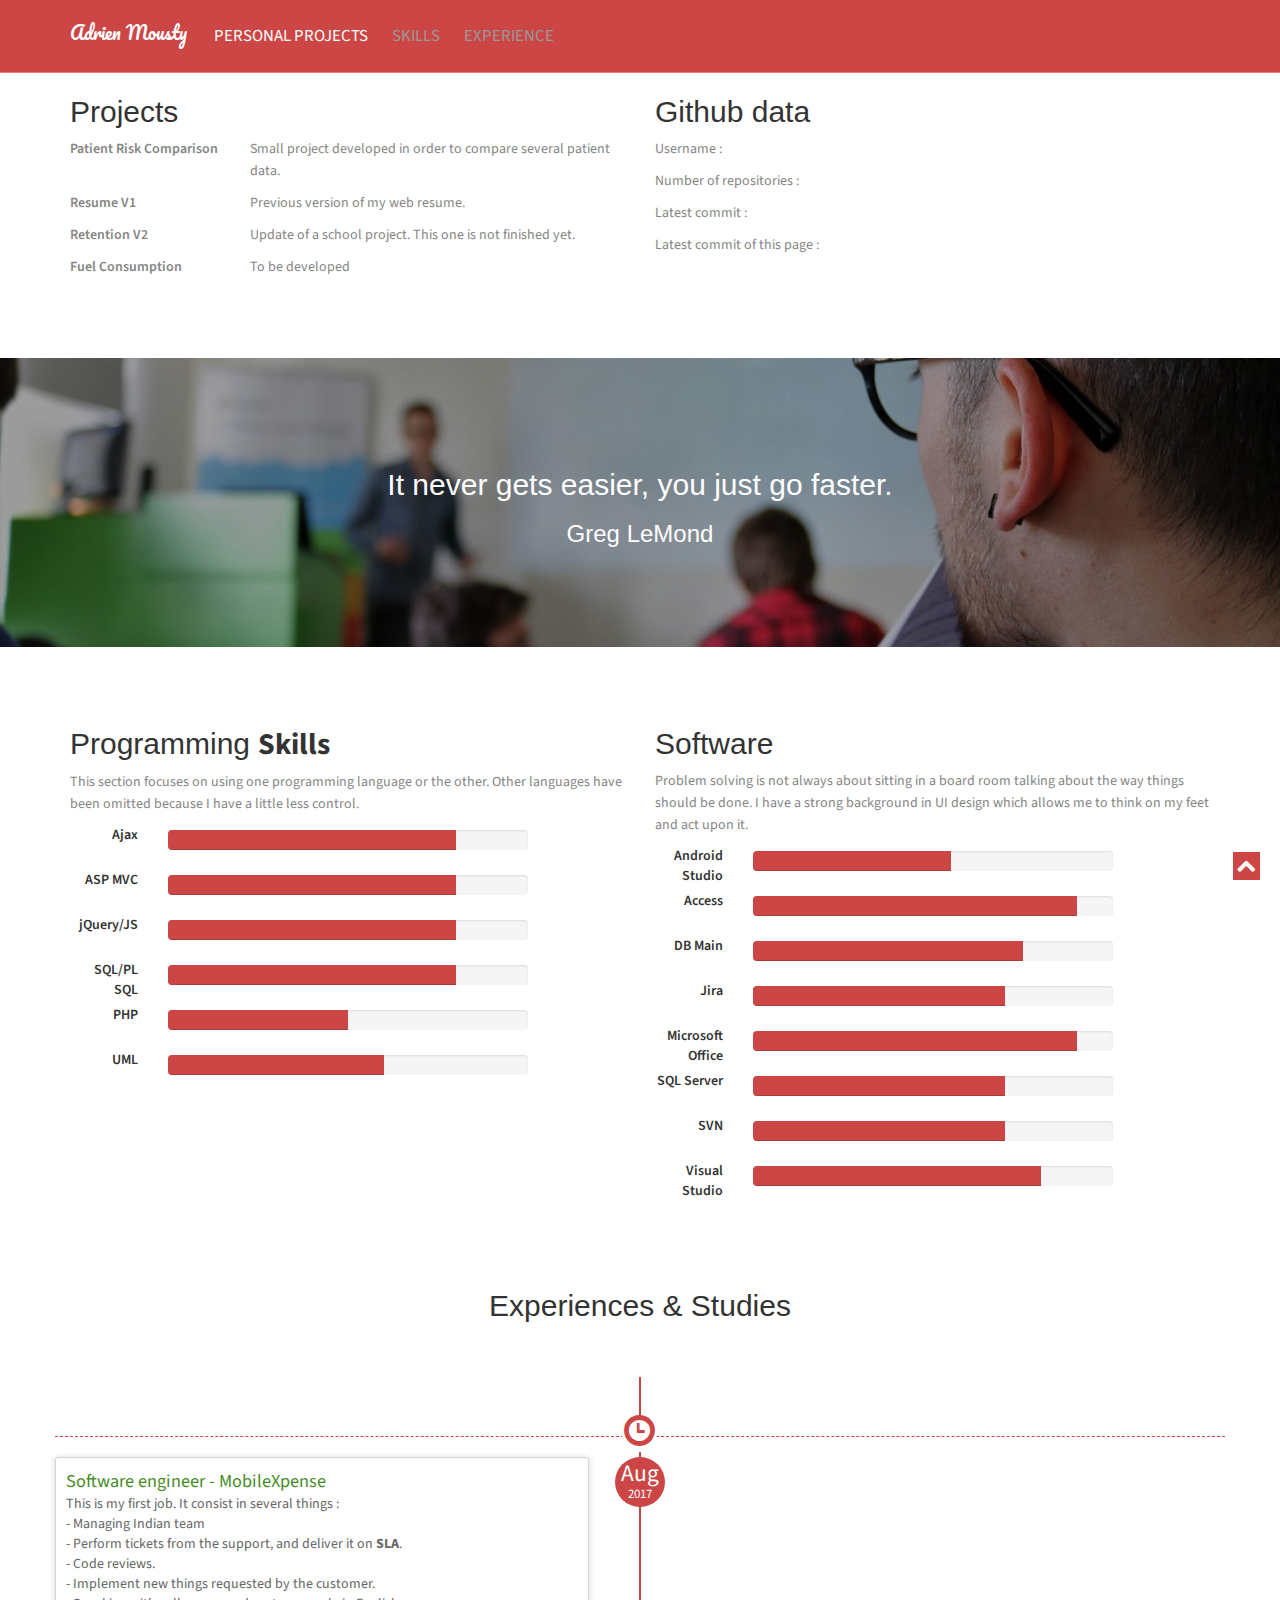
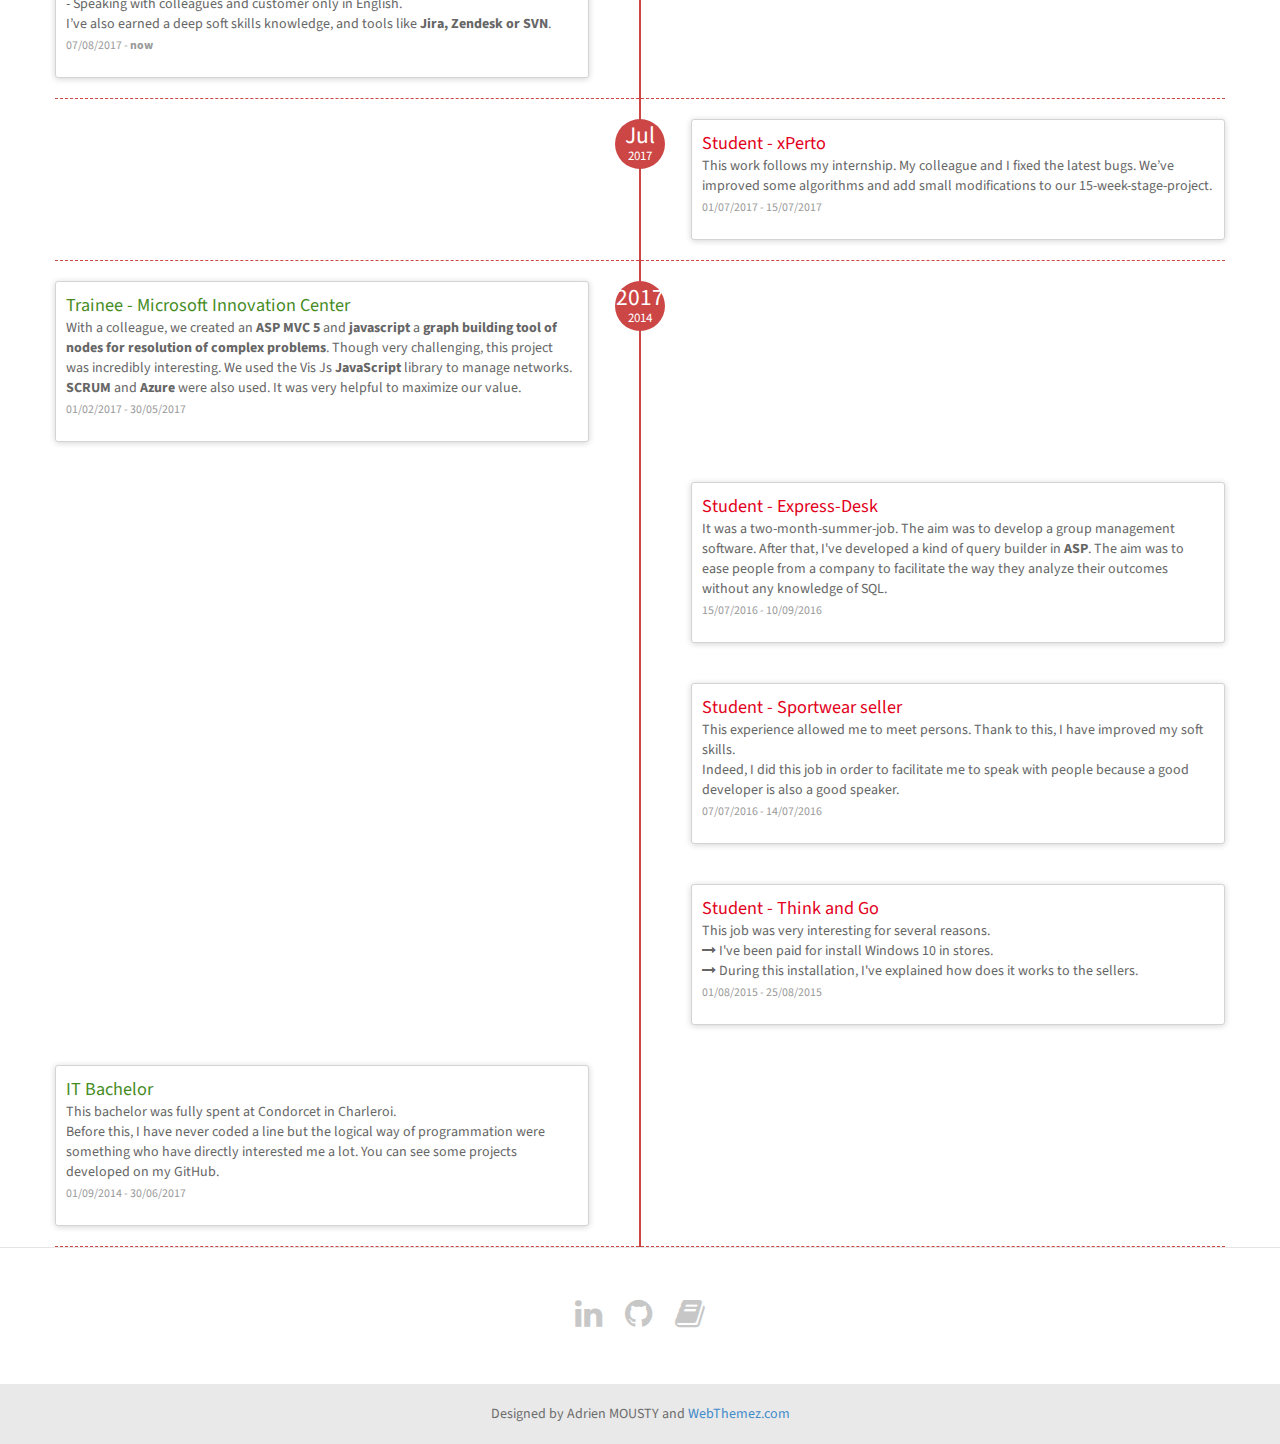
==== commit 3e85dac5: "Update CV." ====
--- a/index.html
+++ b/index.html
@@ -505,7 +505,6 @@
         <div class="container">
             <div class="social text-center">
                 <a href="https://www.linkedin.com/in/adrien-mousty-817519a3/"><i class="fa fa-linkedin"></i></a>
-                <a href="https://www.facebook.com/moustyadrien"><i class="fa fa-facebook"></i></a>
 		            <a href="https://github.com/amousty"><i class="fa fa-github"></i></a>
                 <a id="currentResumeVersion"><i class="fa fa-book"></i></a> <!-- LOADED BY CUSTOM.JS -->
                 <!--<a href="#"><i class="fa fa-stack-overflow" aria-hidden="true"></i></a>-->
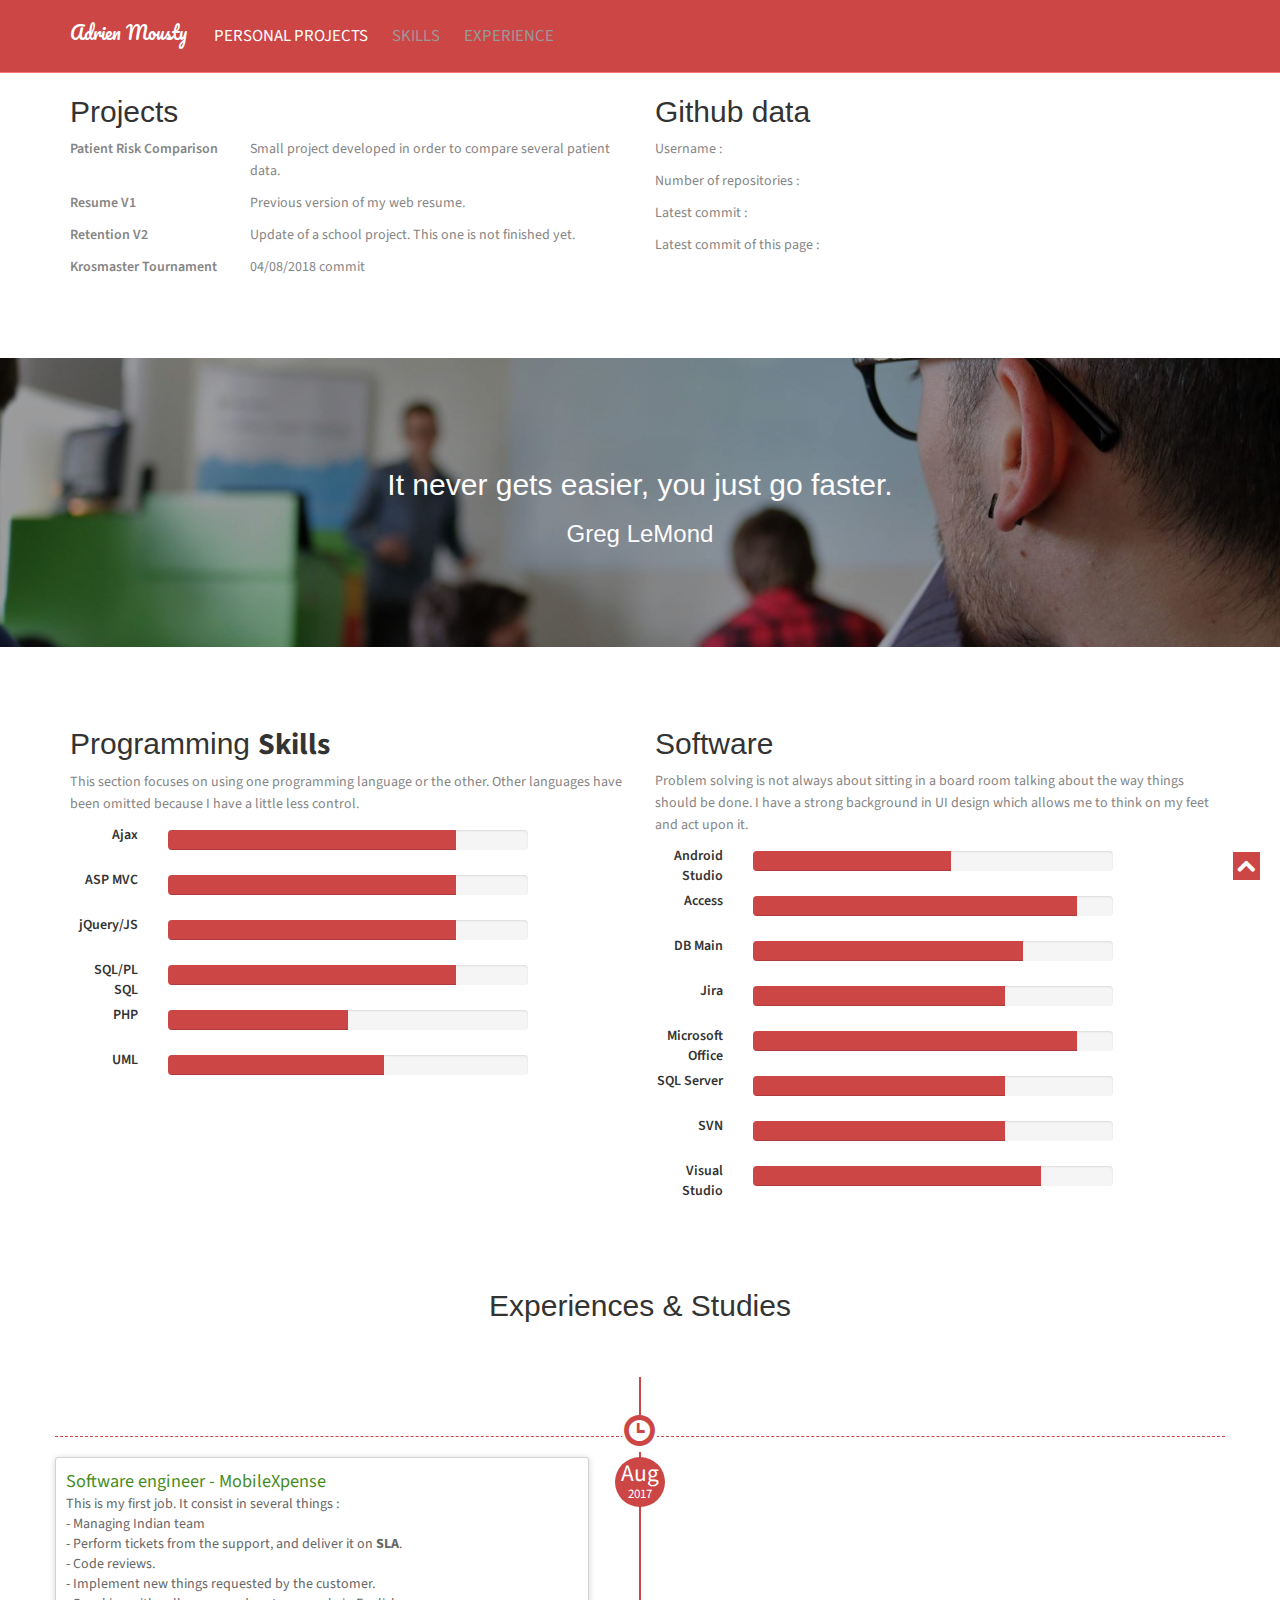
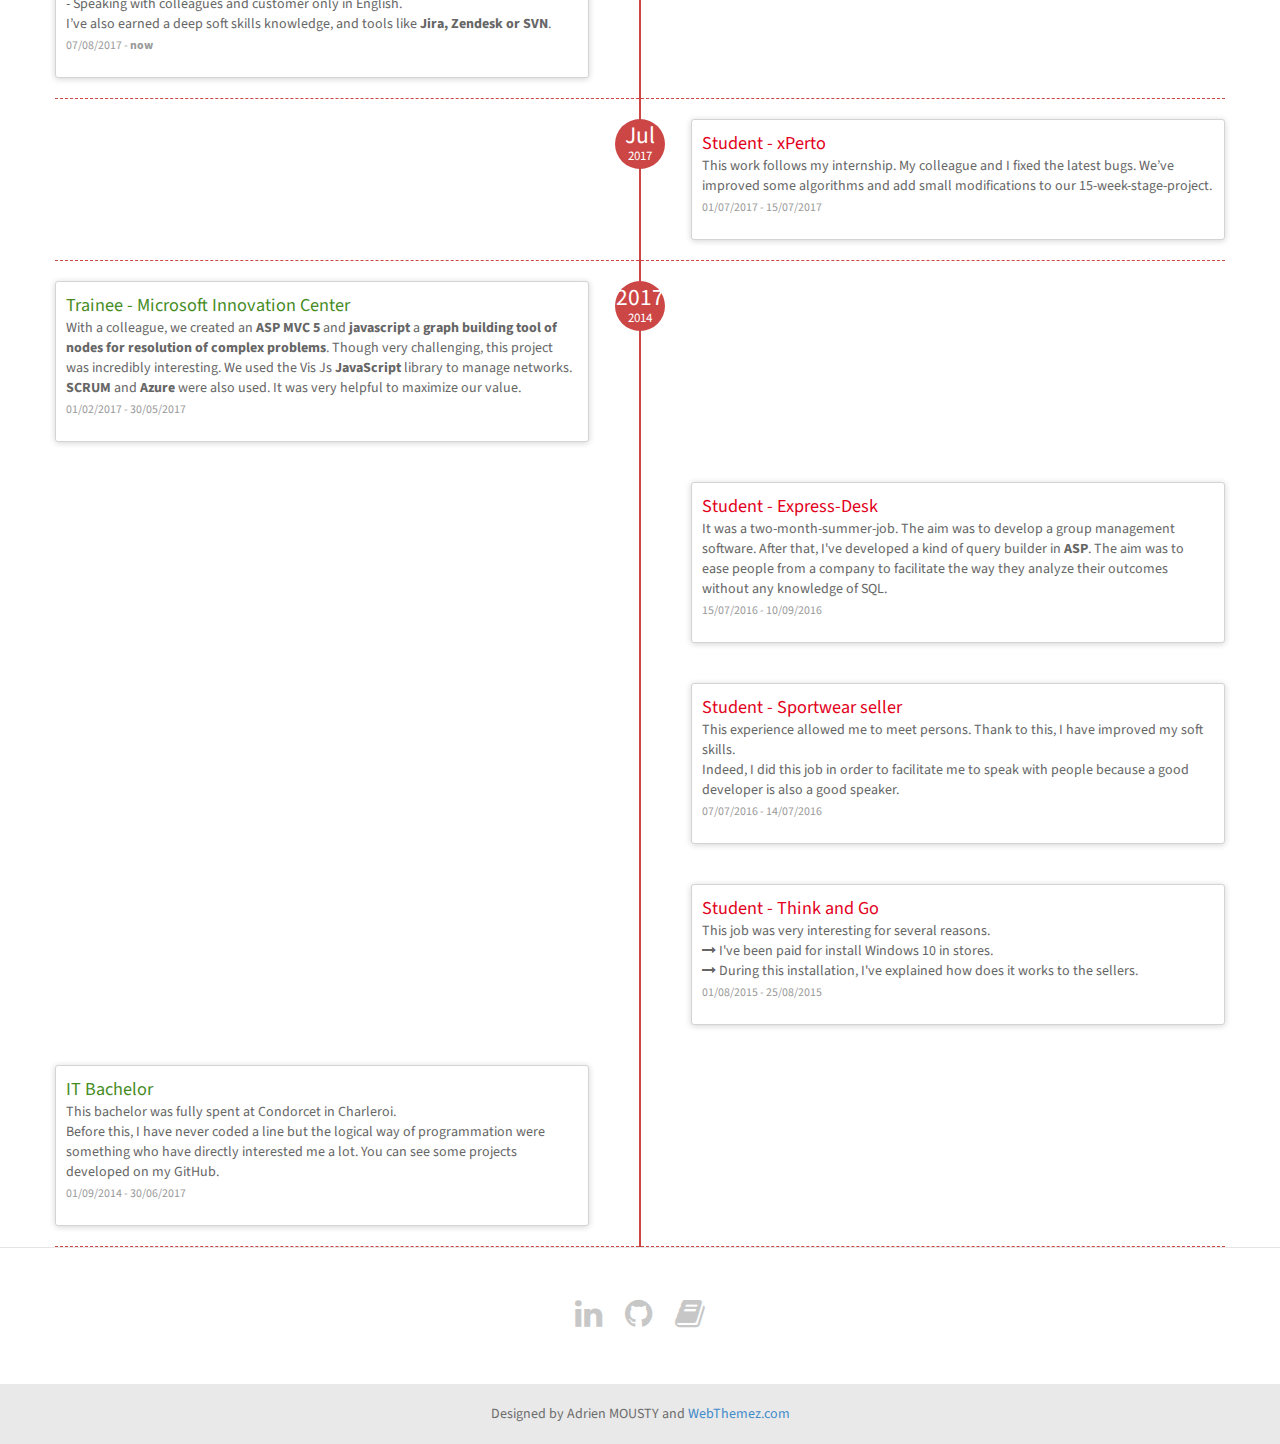
==== commit f344d4d8: "Add Krosmaster tournament project" ====
--- a/index.html
+++ b/index.html
@@ -111,11 +111,11 @@
 
                       <!-- Begin : FC -->
                       <div class="row">
-                        <a href="#" target="_blank" class="projecttitle col-md-4">
-                          <p>Fuel Consumption</p>
+                        <a href="projects/Tournament/index.html" target="_blank" class="projecttitle col-md-4">
+                          <p>Krosmaster Tournament</p>
                         </a>
                         <p>
-                          To be developed
+                          04/08/2018 commit
                         </p>
                       </div>
                       <!-- End : FC -->
